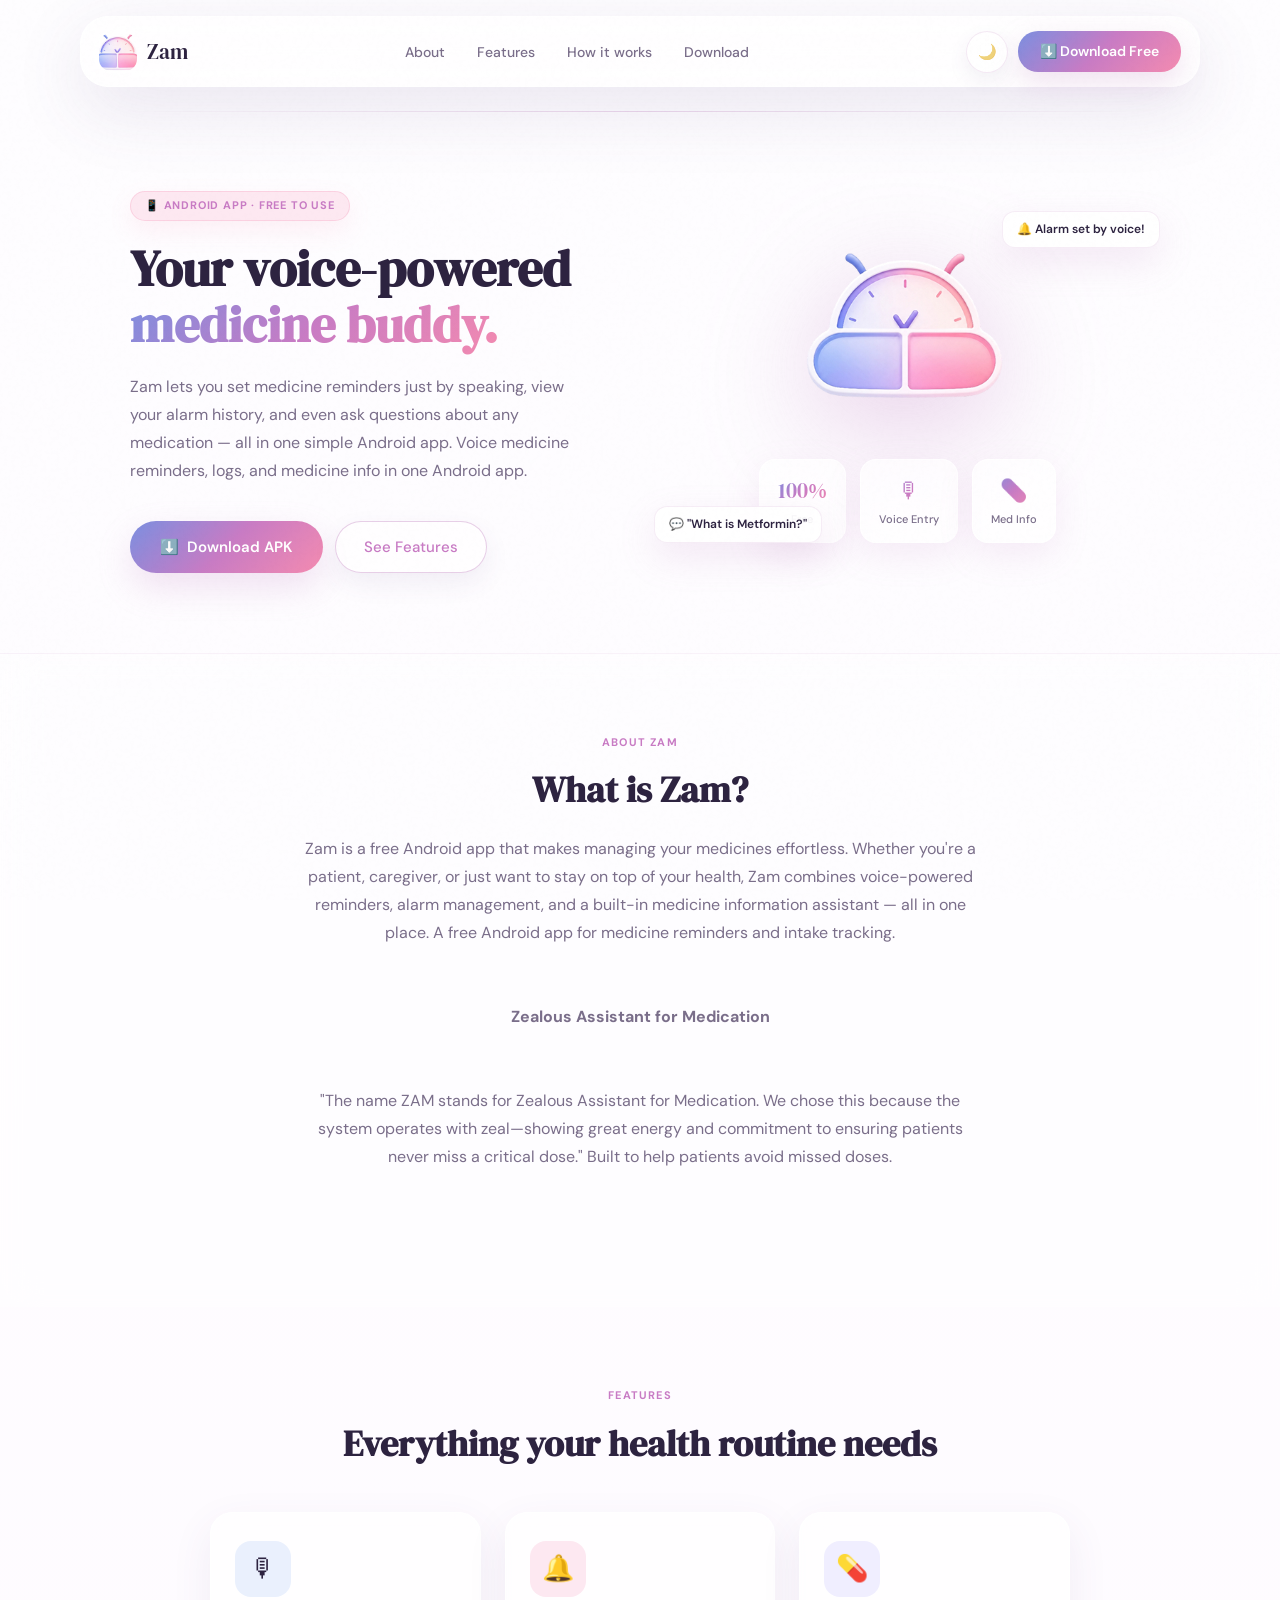
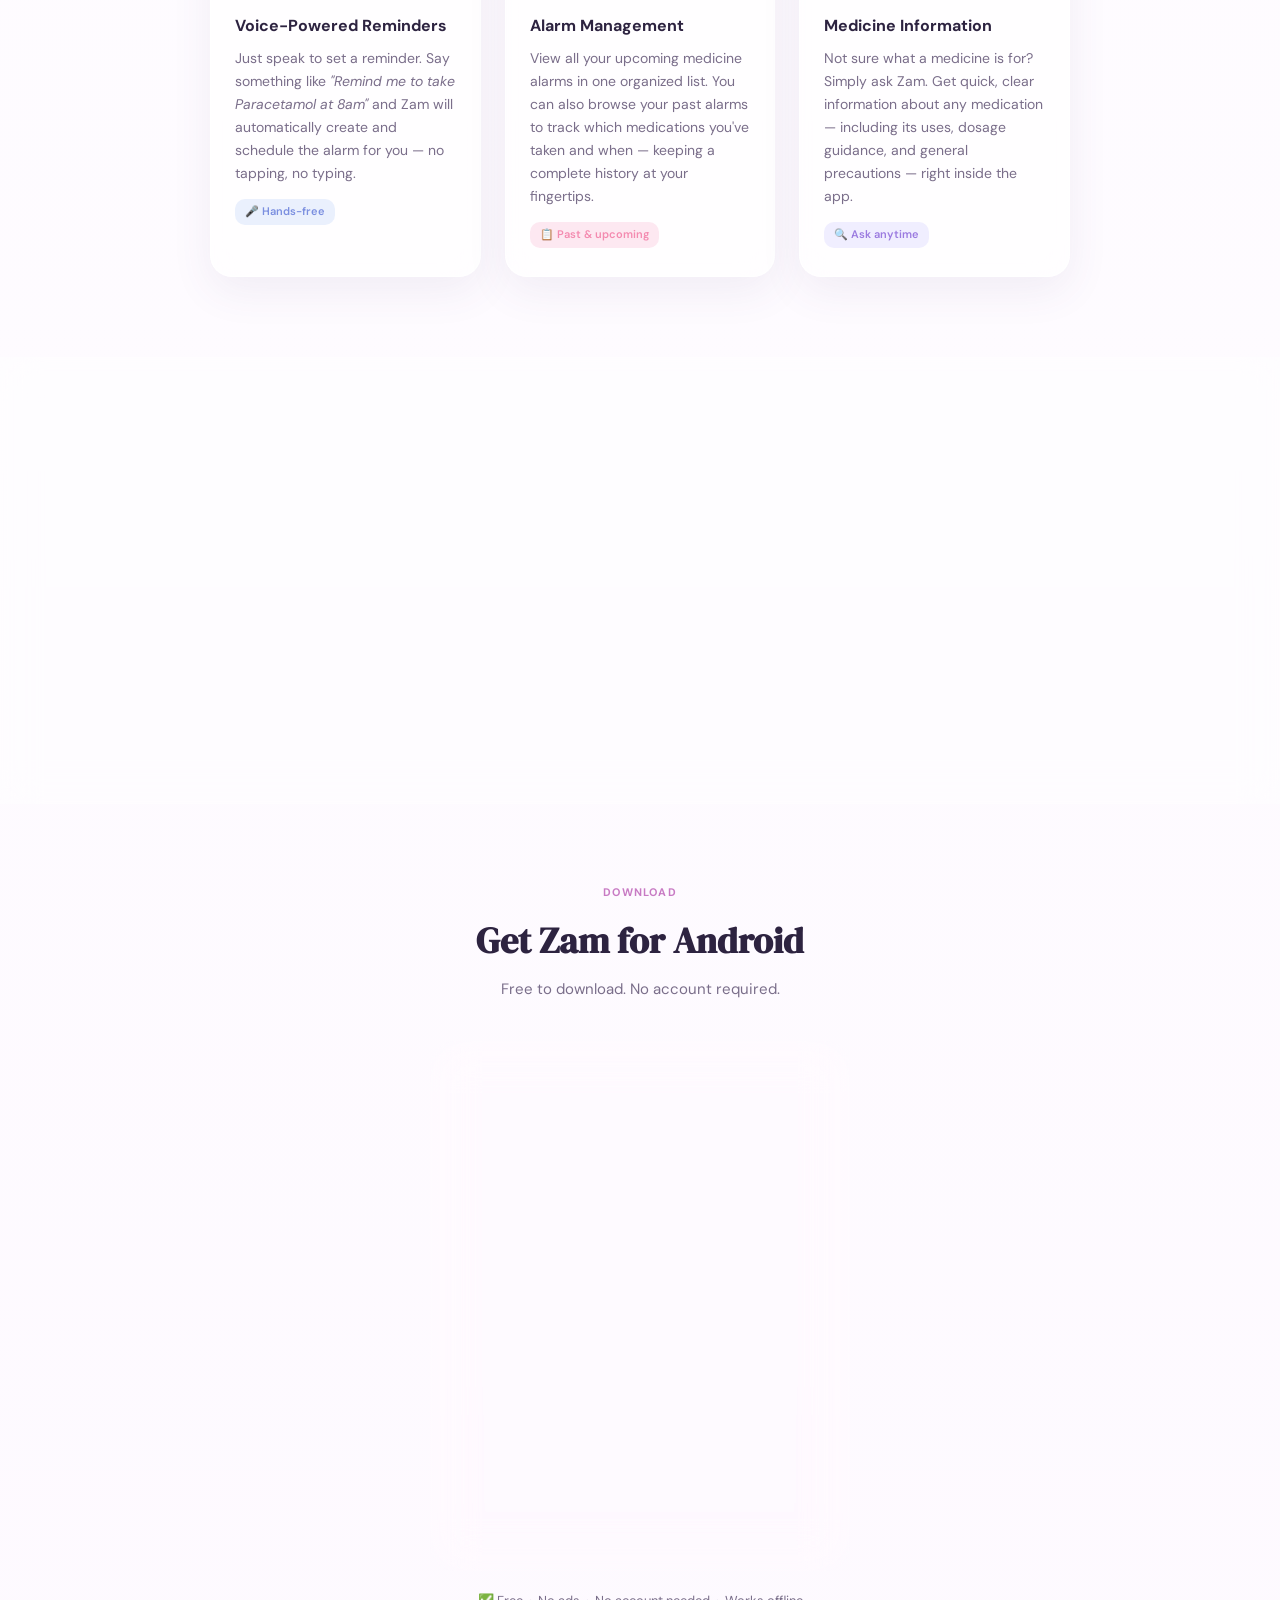
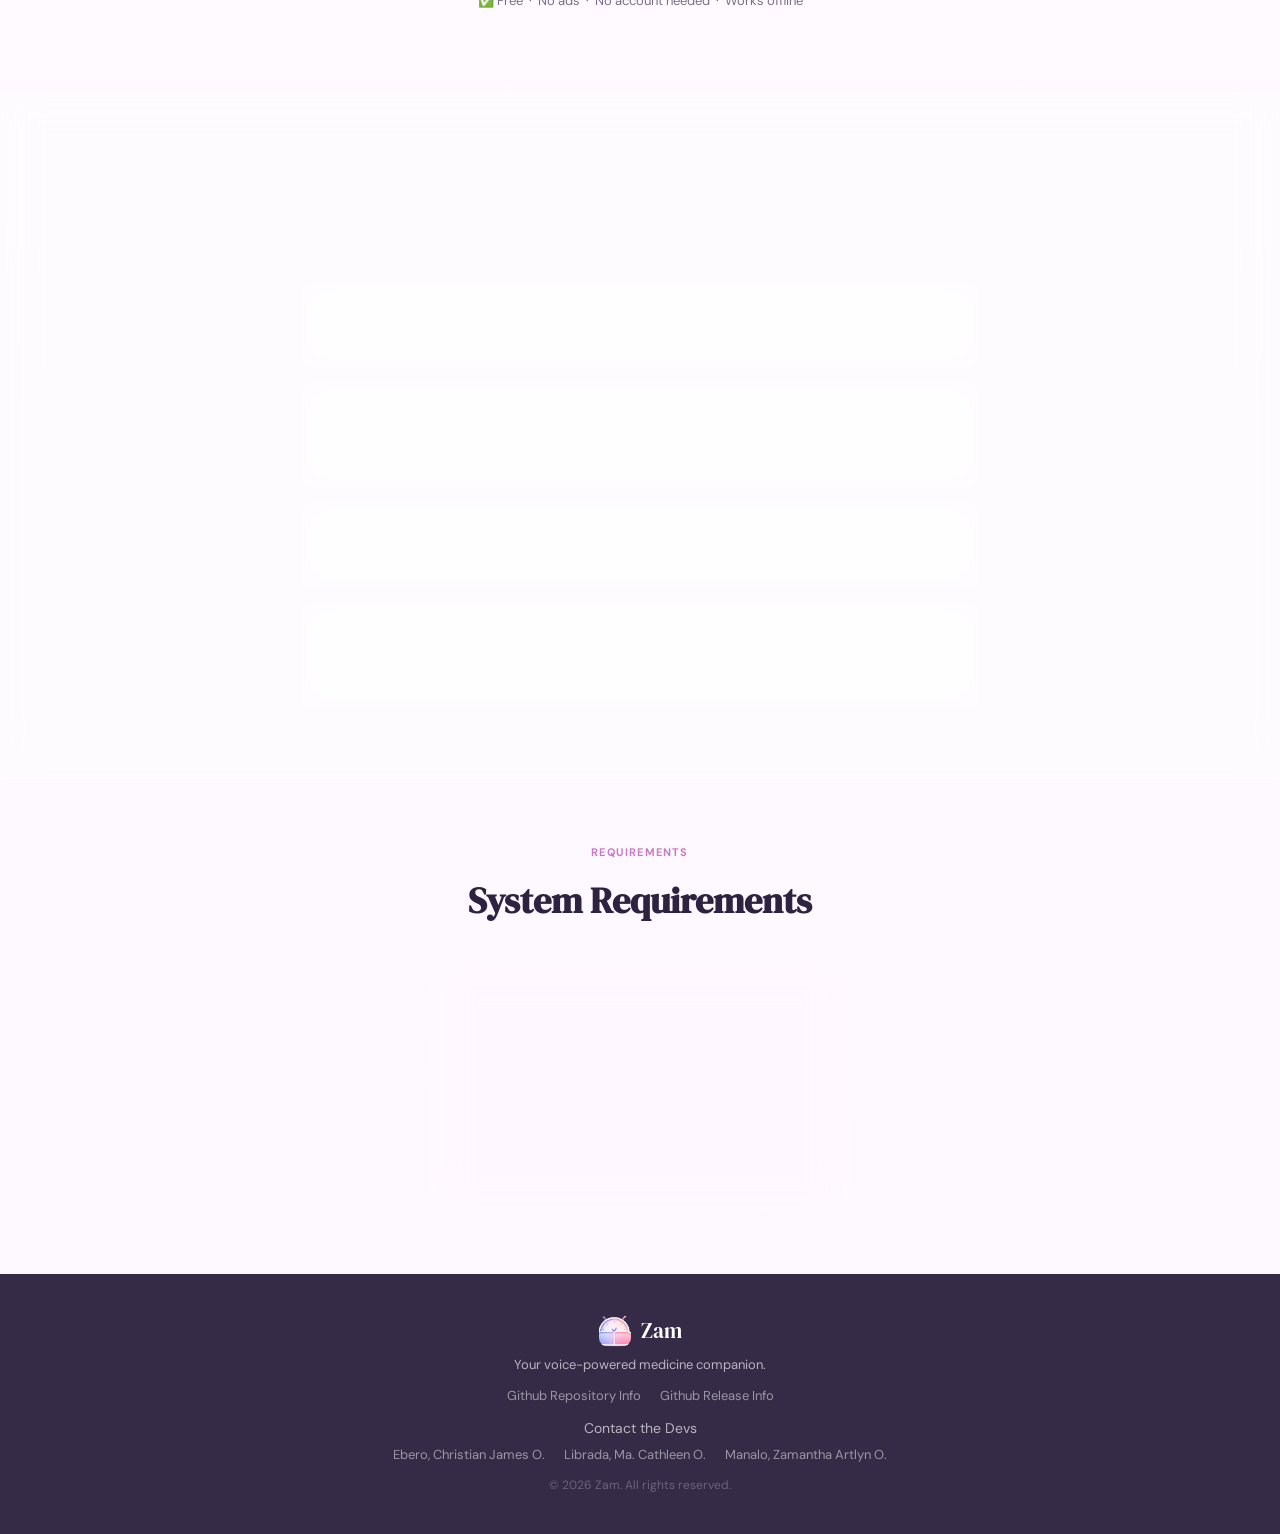
==== web/index.html @ 1d4307ff "feat: add catch errors if the user is not on an android device" ====
<!DOCTYPE html>
<html lang="en">

<head>
  <meta charset="UTF-8">
  <meta name="viewport" content="width=device-width, initial-scale=1.0">
  <meta name="keywords" content="AI, Zam, Medicine, Reminder, Voice Powered">
  <meta name="description" content="Z.A.M - Zealous Assistance for Medication. A free Android app for medicine reminders and intake tracking.">
  <meta name="robots" content="index, follow, max-image-preview:large, max-snippet:-1">
  <title>Zam</title>
  <link rel="icon" href="./icon.png" />
  <link rel="preconnect" href="https://fonts.googleapis.com">
  <link
    href="https://fonts.googleapis.com/css2?family=DM+Serif+Display:ital@0;1&family=DM+Sans:wght@300;400;500;600&display=swap"
    rel="stylesheet">
  <link rel="stylesheet" href="./style.css" type="text/css">
  <script type="module" src="./script.js" defer></script>
</head>

<body>

  <!-- NAV -->
  <nav>
    <a class="nav-logo" href="#">
      <img src="./icon.png" alt="Zam Logo">
      Zam
    </a>
    <ul class="nav-links">
      <li><a href="#about">About</a></li>
      <li><a href="#features">Features</a></li>
      <li><a href="#how">How it works</a></li>
      <li><a href="#download">Download</a></li>
    </ul>
    <div class="nav-actions">
      <button class="theme-toggle" type="button" aria-label="Switch to dark mode" aria-pressed="false"><span id="themeIcon">🌙</span></button>
      <!-- FIX: aria-label carries the text for screen readers; visible label set via JS on mobile -->
      <a class="btn-nav" href="#download" aria-label="Download Free">⬇️</a>
    </div>
  </nav>

  <!-- HERO -->
  <section class="hero">
    <div>
      <div class="hero-badge">📱 Android App · Free to use</div>
      <h1>Your voice-powered <span>medicine buddy.</span></h1>
      <p class="hero-desc">
        <span class="desktop-copy">Zam lets you set medicine reminders just by speaking, view your alarm history, and even ask questions
          about any medication — all in one simple Android app.</span>
        <span class="mobile-copy">Voice medicine reminders, logs, and medicine info in one Android app.</span>
      </p>
      <div class="hero-btns">
        <a class="btn-primary" href="#download">⬇️ &nbsp;Download APK</a>
        <a class="btn-outline" href="#features">See Features</a>
      </div>
    </div>
    <div class="hero-visual">
      <div class="hero-logo-wrap">
        <img class="hero-logo-img" src="./icon.png" alt="Zam App Icon">
        <div class="hero-stat-row">
          <div class="hero-stat">
            <div class="hero-stat-num">100%</div>
            <div class="hero-stat-label">Free</div>
          </div>
          <div class="hero-stat">
            <div class="hero-stat-num">🎙</div>
            <div class="hero-stat-label">Voice Entry</div>
          </div>
          <div class="hero-stat">
            <div class="hero-stat-num">💊</div>
            <div class="hero-stat-label">Med Info</div>
          </div>
        </div>
      </div>
      <div class="float-tag ft1">🔔 Alarm set by voice!</div>
      <div class="float-tag ft2">💬 "What is Metformin?"</div>
    </div>
  </section>

  <!-- ABOUT -->
  <section class="about" id="about">
    <div class="about-inner">
      <p class="section-label">About Zam</p>
      <h2>What is Zam?</h2>
      <p class="about-lead">
        <span class="desktop-copy">Zam is a free Android app that makes managing your medicines effortless. Whether you're a patient,
          caregiver, or just want to stay on top of your health, Zam combines voice-powered reminders, alarm
          management, and a built-in medicine information assistant — all in one place.</span>
        <span class="mobile-copy">A free Android app for medicine reminders and intake tracking.</span>
      </p>
      <p class="about-lead">
        <strong>Zealous Assistant for Medication</strong>
      </p>
      <p class="about-lead">
        <span class="desktop-copy">"The name ZAM stands for Zealous Assistant for Medication. We chose this because the system operates
          with zeal—showing great energy and commitment to ensuring patients never miss a critical dose."</span>
        <span class="mobile-copy">Built to help patients avoid missed doses.</span>
      </p>
    </div>
  </section>

  <!-- FEATURES -->
  <section class="features" id="features">
    <p class="section-label">Features</p>
    <h2>Everything your health routine needs</h2>
    <div class="feat-grid">

      <div class="feat-card">
        <div class="feat-icon fi-blue">🎙</div>
        <h3>Voice-Powered Reminders</h3>
        <p>
          Just speak to set a reminder. Say something like <em>"Remind me to take Paracetamol at 8am"</em> and Zam
          will automatically create and schedule the alarm for you — no tapping, no typing.
        </p>
        <span class="feat-tag">🎤 Hands-free</span>
      </div>

      <div class="feat-card">
        <div class="feat-icon fi-pink">🔔</div>
        <h3>Alarm Management</h3>
        <p>
          View all your upcoming medicine alarms in one organized list. You can also browse your past alarms to track
          which medications you've taken and when — keeping a complete history at your fingertips.
        </p>
        <span class="feat-tag" style="background:var(--soft-pink);color:var(--pink)">📋 Past & upcoming</span>
      </div>

      <div class="feat-card">
        <div class="feat-icon fi-purple">💊</div>
        <h3>Medicine Information</h3>
        <p>
          Not sure what a medicine is for? Simply ask Zam. Get quick, clear information about any medication —
          including its uses, dosage guidance, and general precautions — right inside the app.
        </p>
        <span class="feat-tag" style="background:#F0EEFF;color:#9B7BE0">🔍 Ask anytime</span>
      </div>

    </div>
  </section>

  <!-- HOW IT WORKS -->
  <section class="how" id="how">
    <div class="how-inner">
      <p class="section-label">Getting Started</p>
      <h2>How it works</h2>
      <div class="steps">
        <div class="step">
          <div class="step-num">1</div>
          <h3>Download & Install</h3>
          <p>Download the APK below and install it on your Android device in under a minute.</p>
        </div>
        <div class="step">
          <div class="step-num">2</div>
          <h3>Speak Your Reminder</h3>
          <p>Open Zam, tap the mic, and say your medicine name and time. The alarm is set instantly.</p>
        </div>
        <div class="step">
          <div class="step-num">3</div>
          <h3>Manage Your Alarms</h3>
          <p>View upcoming and past alarms anytime. Stay on top of your full medication schedule.</p>
        </div>
        <div class="step">
          <div class="step-num">4</div>
          <h3>Ask About Medicines</h3>
          <p>Have a question about a drug? Ask Zam and get clear, helpful information right away.</p>
        </div>
      </div>
    </div>
  </section>

  <!-- DOWNLOAD -->
  <section class="download" id="download">
    <div class="download-inner">
      <p class="section-label">Download</p>
      <h2>Get Zam for Android</h2>
      <p style="text-align:center;font-size:15px;color:var(--muted);margin-top:-0.5rem;">Free to download. No account required.</p>
      <div class="dl-center">
        <div class="dl-card">
          <div class="dl-badge" data-download-badge>Free Download</div>
          <div class="dl-icon" data-download-icon>📱</div>
          <div class="dl-title" data-download-title>Android</div>
          <div class="dl-sub" data-download-subtitle>Requires Android 12 or higher</div>
          <div class="dl-size">Version 1.0.0 &nbsp;·&nbsp; ~60 MB &nbsp;·&nbsp; APK file</div>
          <div class="dl-alert" data-download-alert hidden>
            <strong data-download-alert-title></strong>
            <span data-download-alert-text></span>
          </div>
          <a href="https://github.com/haxzxz/Medicine-Intake-Reminder-App/releases/download/Zam-Medicine-Intake-Reminder/zam.apk" class="btn-dl btn-dl-grad" data-download-button download>
            ⬇️ &nbsp;Download APK
          </a>
        </div>
      </div>
      <p class="dl-note">✅ Free &nbsp;·&nbsp; No ads &nbsp;·&nbsp; No account needed &nbsp;·&nbsp; Works offline</p>
    </div>
  </section>

  <!-- INSTALL GUIDE -->
  <section class="install">
    <div class="install-inner">
      <p class="section-label">Installation Guide</p>
      <h2>How to install the APK</h2>
      <div class="install-steps">
        <div class="install-step">
          <div class="is-num">1</div>
          <div class="is-text">
            <h4>Download the APK file</h4>
            <p>Tap <strong>Download APK</strong> above. The file will be saved to your phone's <code>Downloads</code> folder.</p>
          </div>
        </div>
        <div class="install-step">
          <div class="is-num">2</div>
          <div class="is-text">
            <h4>Allow installation from unknown sources</h4>
            <p>Go to <code>Settings → Security</code> (or <code>Privacy</code>) and enable <strong>Install unknown apps</strong> for your browser or file manager.</p>
          </div>
        </div>
        <div class="install-step">
          <div class="is-num">3</div>
          <div class="is-text">
            <h4>Open the APK file</h4>
            <p>Open your <code>Downloads</code> folder, tap <strong>app-release.apk</strong>, and follow the on-screen prompts to install.</p>
          </div>
        </div>
        <div class="install-step">
          <div class="is-num">4</div>
          <div class="is-text">
            <h4>Launch Zam</h4>
            <p>Once installed, open the app from your home screen and start managing your medicines with your voice!</p>
          </div>
        </div>
      </div>
    </div>
  </section>

  <!-- SYSTEM REQUIREMENTS -->
  <section class="sysreq">
    <p class="section-label">Requirements</p>
    <h2>System Requirements</h2>
    <div class="req-single">
      <h3>📱 Android</h3>
      <ul>
        <li>Android 12 or higher</li>
        <li>4 GB RAM minimum</li>
        <li>180 MB free storage</li>
        <li>Internet connection for voice & medicine info</li>
      </ul>
    </div>
  </section>

  <!-- FOOTER -->
  <footer>
    <div class="footer-logo">
      <img src="./icon.png" alt="Zam Logo">
      Zam
    </div>
    <p>Your voice-powered medicine companion.</p>
    <div class="footer-links">
      <a href="https://github.com/haxzxz/Medicine-Intake-Reminder-App">Github Repository Info</a>
      <a href="https://github.com/haxzxz/Medicine-Intake-Reminder-App/releases">Github Release Info</a>
    </div>
    <div class="footer-links">
      <p style="margin-top: 10px;margin-bottom: 6px;font-size:14px">Contact the Devs</p>
      <a href="https://www.facebook.com/xhristian.jamex">Ebero, Christian James O.</a>
      <a href="https://www.facebook.com/cathleenlibrda">Librada, Ma. Cathleen O.</a>
      <a href="https://www.facebook.com/zamanthaartlyn.manalo">Manalo, Zamantha Artlyn O.</a>
    </div>
    <p style="margin-top:10px;font-size:12px;opacity:.4;">© 2026 Zam. All rights reserved.</p>
  </footer>

</body>
</html>
---- web/style.css ----
* {
    margin: 0;
    padding: 0;
    box-sizing: border-box
}

:root {
    --pink: #F48BB0;
    --blue: #7B8FE0;
    --soft-pink: #FDE8F1;
    --soft-blue: #EAF0FD;
    --mid: #C87BC4;
    --text: #2D2340;
    --muted: #7A6E8A;
    --bg: #FDF8FF;
    --grad: linear-gradient(135deg, #7B8FE0 0%, #C87BC4 50%, #F48BB0 100%);
    --glass: rgba(255, 255, 255, .66);
    --glass-strong: rgba(255, 255, 255, .82);
    --glass-border: rgba(255, 255, 255, .72);
    --shadow-soft: 0 22px 70px rgba(92, 67, 128, .13);
    --ease-premium: cubic-bezier(.22, 1, .36, 1);
}

body[data-theme="dark"] {
    --soft-pink: rgba(244, 139, 176, .13);
    --soft-blue: rgba(123, 143, 224, .14);
    --text: #F8F2FF;
    --muted: #C8BBD8;
    --mid: #F2A4DE;
    --bg: #15111F;
    --glass: rgba(35, 28, 50, .64);
    --glass-strong: rgba(42, 34, 60, .82);
    --glass-border: rgba(255, 255, 255, .12);
    --shadow-soft: 0 24px 80px rgba(0, 0, 0, .32);
    background: linear-gradient(180deg, rgba(22, 17, 34, .94), rgba(36, 27, 52, .96));
}

html {
    scroll-behavior: smooth
}

body {
    font-family: 'DM Sans', sans-serif;
    background:
        linear-gradient(180deg, rgba(255, 255, 255, .72), rgba(253, 248, 255, .88)),
        var(--bg);
    color: var(--text);
    overflow-x: hidden;
    line-height: 1.6
}

body::before {
    content: '';
    position: fixed;
    inset: 0;
    pointer-events: none;
    z-index: 9999;
    opacity: .28;
    background-image: url("data:image/svg+xml,%3Csvg viewBox='0 0 256 256' xmlns='http://www.w3.org/2000/svg'%3E%3Cfilter id='n'%3E%3CfeTurbulence type='fractalNoise' baseFrequency='0.8' numOctaves='3' stitchTiles='stitch'/%3E%3C/filter%3E%3Crect width='100%25' height='100%25' filter='url(%23n)' opacity='0.035'/%3E%3C/svg%3E")
}

body[data-theme="dark"]::before {
    opacity: .22
}

/* NAV */
nav {
    display: flex;
    align-items: center;
    justify-content: space-between;
    width: min(1120px, calc(100% - 32px));
    margin: 16px auto 0;
    padding: .85rem 1.1rem;
    background: var(--glass);
    backdrop-filter: blur(22px) saturate(160%);
    -webkit-backdrop-filter: blur(22px) saturate(160%);
    border: 1px solid var(--glass-border);
    border-radius: 28px;
    position: sticky;
    top: 14px;
    z-index: 100;
    box-shadow: var(--shadow-soft);
    transition: background .35s var(--ease-premium), border-color .35s var(--ease-premium), box-shadow .35s var(--ease-premium)
}

.nav-logo {
    display: flex;
    align-items: center;
    gap: 10px;
    font-family: 'DM Serif Display', serif;
    font-size: 21px;
    color: var(--text);
    text-decoration: none
}

.nav-logo img {
    width: 38px;
    height: 38px;
    border-radius: 12px;
    object-fit: cover
}

.nav-actions {
    display: flex;
    align-items: center;
    gap: 10px
}

.nav-links {
    display: flex;
    gap: 2rem;
    list-style: none
}

.nav-links a {
    text-decoration: none;
    color: var(--muted);
    font-size: 14px;
    font-weight: 500;
    cursor: pointer;
    transition: color .25s var(--ease-premium)
}

.nav-links a:hover {
    color: var(--text)
}

.btn-nav {
    background: var(--grad);
    color: white;
    border: none;
    padding: 9px 22px;
    border-radius: 20px;
    font-size: 14px;
    font-weight: 600;
    cursor: pointer;
    font-family: 'DM Sans', sans-serif;
    transition: opacity .25s var(--ease-premium), transform .25s var(--ease-premium), box-shadow .25s var(--ease-premium);
    text-decoration: none;
    box-shadow: 0 10px 28px rgba(196, 136, 196, .25)
}

.btn-nav:hover {
    opacity: .9;
    transform: translateY(-2px);
    box-shadow: 0 16px 34px rgba(196, 136, 196, .3)
}

.theme-toggle {
    width: 42px;
    height: 42px;
    border: 1px solid rgba(196, 136, 196, .18);
    border-radius: 50%;
    background: rgba(255, 255, 255, .38);
    color: rgba(45, 35, 64, .72);
    cursor: pointer;
    display: grid;
    place-items: center;
    font-size: 15px;
    box-shadow: inset 0 1px 0 rgba(255, 255, 255, .44), 0 8px 20px rgba(92, 67, 128, .08);
    backdrop-filter: blur(18px) saturate(130%);
    -webkit-backdrop-filter: blur(18px) saturate(130%);
    transition: transform .35s var(--ease-premium), background .35s var(--ease-premium), border-color .35s var(--ease-premium), box-shadow .35s var(--ease-premium), color .35s var(--ease-premium)
}

.theme-toggle:hover {
    transform: translateY(-1px);
    background: rgba(255, 255, 255, .5);
    border-color: rgba(196, 136, 196, .24);
    box-shadow: inset 0 1px 0 rgba(255, 255, 255, .5), 0 12px 26px rgba(92, 67, 128, .11)
}

#themeIcon {
    display: inline-block;
    line-height: 1;
    transform-origin: center;
    filter: saturate(.78) brightness(.96);
    transition: transform .45s var(--ease-premium), opacity .35s var(--ease-premium), filter .35s var(--ease-premium)
}

.theme-toggle.spin #themeIcon {
    animation: iconSpin .45s var(--ease-premium);
}

@keyframes iconSpin {
    0% {
        opacity: 1;
        transform: rotate(0deg) scale(1);
    }

    40% {
        opacity: .68;
        transform: rotate(180deg) scale(.7);
    }

    100% {
        opacity: 1;
        transform: rotate(360deg) scale(1);
    }
}

/* HERO */
.hero {
    display: grid;
    grid-template-columns: 1fr 1fr;
    gap: 3rem;
    align-items: center;
    max-width: 1100px;
    margin: 0 auto;
    padding: 6.5rem 2.5rem 5rem;
    position: relative
}

.hero::before {
    content: '';
    position: absolute;
    inset: 24px 2rem auto 2rem;
    height: 1px;
    background: linear-gradient(90deg, transparent, rgba(196, 136, 196, .32), transparent);
    pointer-events: none
}

.hero-badge {
    display: inline-flex;
    align-items: center;
    gap: 6px;
    background: var(--soft-pink);
    border: 1px solid rgba(244, 139, 176, .25);
    box-shadow: 0 10px 24px rgba(244, 139, 176, .12);
    color: var(--mid);
    font-size: 11px;
    font-weight: 700;
    padding: 5px 14px;
    border-radius: 20px;
    margin-bottom: 1.25rem;
    letter-spacing: .8px;
    text-transform: uppercase;
    animation: fadeUp .7s .05s both
}

h1 {
    font-family: 'DM Serif Display', serif;
    font-size: 50px;
    line-height: 1.12;
    color: var(--text);
    margin-bottom: 1.25rem;
    animation: fadeUp .7s .12s both
}

h1 span {
    background: var(--grad);
    -webkit-background-clip: text;
    -webkit-text-fill-color: transparent;
    background-clip: text
}

.hero-desc {
    font-size: 16px;
    color: var(--muted);
    line-height: 1.75;
    margin-bottom: 2.25rem;
    max-width: 440px;
    animation: fadeUp .7s .2s both
}

.hero-btns {
    display: flex;
    gap: 12px;
    flex-wrap: wrap;
    animation: fadeUp .7s .28s both
}

.btn-primary {
    background: var(--grad);
    color: white;
    border: none;
    padding: 14px 30px;
    border-radius: 30px;
    font-size: 15px;
    font-weight: 600;
    cursor: pointer;
    font-family: 'DM Sans', sans-serif;
    display: flex;
    align-items: center;
    gap: 8px;
    transition: opacity .25s var(--ease-premium), transform .25s var(--ease-premium), box-shadow .25s var(--ease-premium);
    text-decoration: none;
    box-shadow: 0 14px 34px rgba(196, 136, 196, .24)
}

.btn-primary:hover {
    opacity: .9;
    transform: translateY(-3px);
    box-shadow: 0 20px 44px rgba(196, 136, 196, .3)
}

.btn-outline {
    background: var(--glass);
    backdrop-filter: blur(18px) saturate(150%);
    -webkit-backdrop-filter: blur(18px) saturate(150%);
    color: var(--mid);
    border: 1.5px solid rgba(196, 136, 196, .4);
    padding: 13px 28px;
    border-radius: 30px;
    font-size: 15px;
    font-weight: 500;
    font-family: 'DM Sans', sans-serif;
    display: flex;
    align-items: center;
    gap: 8px;
    cursor: pointer;
    transition: border-color .25s var(--ease-premium), transform .25s var(--ease-premium), box-shadow .25s var(--ease-premium);
    text-decoration: none;
    box-shadow: 0 10px 26px rgba(92, 67, 128, .08)
}

.btn-outline:hover {
    border-color: var(--pink);
    transform: translateY(-3px);
    box-shadow: 0 16px 36px rgba(92, 67, 128, .12)
}

/* HERO VISUAL */
.hero-visual {
    display: flex;
    justify-content: center;
    align-items: center;
    position: relative;
    padding: 20px
}

.hero-logo-wrap {
    display: flex;
    flex-direction: column;
    align-items: center;
    gap: 28px
}

.hero-logo-img {
    width: 210px;
    height: 210px;
    object-fit: contain;
    filter: drop-shadow(0 24px 55px rgba(196, 136, 196, .4));
    animation: floatLogo 5.5s ease-in-out infinite
}

.hero-stat-row {
    display: flex;
    gap: 14px
}

.hero-stat {
    background: var(--glass);
    backdrop-filter: blur(18px) saturate(150%);
    -webkit-backdrop-filter: blur(18px) saturate(150%);
    border-radius: 16px;
    padding: 13px 18px;
    text-align: center;
    border: 1px solid var(--glass-border);
    box-shadow: 0 12px 34px rgba(196, 136, 196, .15);
    transition: transform .3s var(--ease-premium), box-shadow .3s var(--ease-premium)
}

.hero-stat:hover {
    transform: translateY(-4px);
    box-shadow: 0 18px 40px rgba(196, 136, 196, .2)
}

.hero-stat-num {
    font-family: 'DM Serif Display', serif;
    font-size: 22px;
    background: var(--grad);
    -webkit-background-clip: text;
    -webkit-text-fill-color: transparent;
    background-clip: text
}

.hero-stat-label {
    font-size: 11px;
    color: var(--muted);
    margin-top: 3px;
    font-weight: 500
}

.float-tag {
    position: absolute;
    background: var(--glass-strong);
    backdrop-filter: blur(18px) saturate(150%);
    -webkit-backdrop-filter: blur(18px) saturate(150%);
    border-radius: 13px;
    padding: 8px 14px;
    box-shadow: 0 4px 20px rgba(196, 136, 196, .22);
    border: 1px solid rgba(196, 136, 196, .15);
    font-size: 12px;
    font-weight: 600;
    color: var(--text);
    display: flex;
    align-items: center;
    gap: 6px;
    white-space: nowrap;
    animation: ft 3s ease-in-out infinite;
    box-shadow: 0 14px 36px rgba(196, 136, 196, .18)
}

.ft1 {
    top: 10px;
    right: -10px;
    animation-delay: 0s
}

.ft2 {
    bottom: 20px;
    left: -10px;
    animation-delay: 1.5s
}

@keyframes ft {

    0%,
    100% {
        transform: translateY(0)
    }

    50% {
        transform: translateY(-8px)
    }
}

@keyframes floatLogo {

    0%,
    100% {
        transform: translateY(0)
    }

    50% {
        transform: translateY(-10px)
    }
}

/* SECTION SHARED */
.section-label {
    text-align: center;
    font-size: 11px;
    font-weight: 700;
    letter-spacing: 1.2px;
    text-transform: uppercase;
    color: var(--mid);
    margin-bottom: 10px
}

h2 {
    font-family: 'DM Serif Display', serif;
    font-size: 36px;
    text-align: center;
    color: var(--text);
    margin-bottom: 1rem
}

/* ABOUT */
.about {
    background: rgba(255, 255, 255, .42);
    backdrop-filter: blur(18px);
    -webkit-backdrop-filter: blur(18px);
    border-top: 1px solid rgba(196, 136, 196, .1);
    padding: 5rem 2.5rem
}

.about-inner {
    max-width: 940px;
    margin: 0 auto
}

.about-lead {
    text-align: center;
    font-size: 16px;
    color: var(--muted);
    line-height: 1.75;
    max-width: 680px;
    margin: 0 auto 3.5rem
}

/* FEATURES */
.features {
    padding: 5rem 2.5rem;
    max-width: 940px;
    margin: 0 auto
}

.feat-grid {
    display: grid;
    grid-template-columns: repeat(3, 1fr);
    gap: 1.5rem;
    margin-top: 2.5rem
}

.feat-card {
    background: var(--glass);
    backdrop-filter: blur(18px) saturate(150%);
    -webkit-backdrop-filter: blur(18px) saturate(150%);
    border-radius: 22px;
    padding: 28px 24px;
    border: 1px solid var(--glass-border);
    box-shadow: 0 14px 42px rgba(92, 67, 128, .08);
    transition: transform .32s var(--ease-premium), box-shadow .32s var(--ease-premium), background .32s var(--ease-premium)
}

.feat-card:hover {
    transform: translateY(-7px);
    background: var(--glass-strong);
    box-shadow: 0 24px 60px rgba(196, 136, 196, .18)
}

.feat-icon {
    width: 56px;
    height: 56px;
    border-radius: 16px;
    display: flex;
    align-items: center;
    justify-content: center;
    font-size: 26px;
    margin-bottom: 16px
}

.fi-blue {
    background: var(--soft-blue)
}

.fi-pink {
    background: var(--soft-pink)
}

.fi-purple {
    background: #F0EEFF
}

body[data-theme="dark"] .fi-purple {
    background: rgba(155, 123, 224, .18)
}

.feat-card h3 {
    font-size: 16px;
    font-weight: 700;
    color: var(--text);
    margin-bottom: 8px
}

.feat-card p {
    font-size: 14px;
    color: var(--muted);
    line-height: 1.65
}

.feat-tag {
    display: inline-flex;
    align-items: center;
    gap: 5px;
    margin-top: 14px;
    background: var(--soft-blue);
    color: var(--blue);
    font-size: 11px;
    font-weight: 600;
    padding: 4px 10px;
    border-radius: 10px
}

/* HOW IT WORKS */
.how {
    background: rgba(255, 255, 255, .42);
    backdrop-filter: blur(18px);
    -webkit-backdrop-filter: blur(18px);
    border-top: 1px solid rgba(196, 136, 196, .1);
    padding: 5rem 2.5rem
}

.how-inner {
    max-width: 940px;
    margin: 0 auto
}

.steps {
    display: flex;
    gap: 0;
    margin-top: 2.5rem;
    position: relative
}

.steps::before {
    content: '';
    position: absolute;
    top: 28px;
    left: 28px;
    right: 28px;
    height: 2px;
    background: var(--grad);
    z-index: 0
}

.step {
    flex: 1;
    display: flex;
    flex-direction: column;
    align-items: center;
    text-align: center;
    padding: 0 1rem;
    position: relative;
    z-index: 1
}

.step-num {
    width: 56px;
    height: 56px;
    border-radius: 50%;
    background: var(--grad);
    color: white;
    font-family: 'DM Serif Display', serif;
    font-size: 22px;
    display: flex;
    align-items: center;
    justify-content: center;
    margin-bottom: 14px;
    box-shadow: 0 4px 18px rgba(196, 136, 196, .35);
    transition: transform .3s var(--ease-premium), box-shadow .3s var(--ease-premium)
}

.step:hover .step-num {
    transform: translateY(-4px) scale(1.04);
    box-shadow: 0 12px 28px rgba(196, 136, 196, .36)
}

.step h3 {
    font-size: 14px;
    font-weight: 600;
    color: var(--text);
    margin-bottom: 6px
}

.step p {
    font-size: 13px;
    color: var(--muted);
    line-height: 1.6
}

/* DOWNLOAD */
.download {
    padding: 5rem 2.5rem
}

.download-inner {
    max-width: 940px;
    margin: 0 auto
}

.dl-center {
    display: flex;
    justify-content: center;
    margin-top: 2.5rem
}

.dl-card {
    background: var(--glass);
    backdrop-filter: blur(22px) saturate(150%);
    -webkit-backdrop-filter: blur(22px) saturate(150%);
    border-radius: 26px;
    padding: 44px 52px;
    text-align: center;
    border: 1px solid var(--glass-border);
    max-width: 420px;
    width: 100%;
    box-shadow: 0 24px 80px rgba(123, 143, 224, .17);
    transition: transform .32s var(--ease-premium), box-shadow .32s var(--ease-premium)
}

.dl-card:hover {
    transform: translateY(-6px);
    box-shadow: 0 34px 90px rgba(123, 143, 224, .22)
}

.dl-card.is-unsupported {
    box-shadow: 0 24px 80px rgba(244, 139, 176, .16)
}

.dl-badge {
    display: inline-block;
    background: var(--soft-blue);
    color: var(--blue);
    font-size: 12px;
    font-weight: 700;
    padding: 4px 14px;
    border-radius: 12px;
    margin-bottom: 16px
}

.dl-badge.is-warning {
    background: var(--soft-pink);
    color: var(--mid)
}

.dl-icon {
    font-size: 56px;
    margin-bottom: 14px
}

.dl-title {
    font-family: 'DM Serif Display', serif;
    font-size: 28px;
    color: var(--text);
    margin-bottom: 4px
}

.dl-sub {
    font-size: 14px;
    color: var(--muted);
    margin-bottom: 6px
}

.dl-size {
    font-size: 13px;
    color: rgba(122, 110, 138, .5);
    margin-bottom: 28px
}

.dl-alert {
    text-align: center;
    background: rgba(253, 232, 241, .68);
    border: 1px solid rgba(244, 139, 176, .22);
    border-radius: 18px;
    color: var(--muted);
    font-size: 13px;
    line-height: 1.55;
    margin: 0 0 18px;
    padding: 13px 15px
}

.dl-alert strong,
.dl-alert span {
    display: block
}

.dl-alert strong {
    color: var(--text);
    font-size: 14px;
    margin-bottom: 3px
}

.btn-dl {
    width: 100%;
    padding: 15px;
    border-radius: 16px;
    font-size: 16px;
    font-weight: 700;
    cursor: pointer;
    font-family: 'DM Sans', sans-serif;
    border: none;
    display: flex;
    align-items: center;
    justify-content: center;
    gap: 9px;
    transition: opacity .2s, transform .15s;
    text-decoration: none
}

.btn-dl-grad {
    background: var(--grad);
    color: white;
    box-shadow: 0 6px 22px rgba(196, 136, 196, .32)
}

.btn-dl-subtle {
    background: rgba(255, 255, 255, .5);
    border: 1px solid rgba(196, 136, 196, .22);
    color: var(--mid);
    box-shadow: 0 8px 24px rgba(92, 67, 128, .08)
}

.btn-dl:hover {
    opacity: .9;
    transform: translateY(-2px)
}

.dl-note {
    text-align: center;
    font-size: 13px;
    color: var(--muted);
    margin-top: 20px
}

/* INSTALL GUIDE */
.install {
    background: rgba(255, 255, 255, .42);
    backdrop-filter: blur(18px);
    -webkit-backdrop-filter: blur(18px);
    border-top: 1px solid rgba(196, 136, 196, .1);
    padding: 4.5rem 2.5rem
}

.install-inner {
    max-width: 680px;
    margin: 0 auto
}

.install-steps {
    display: flex;
    flex-direction: column;
    gap: 14px;
    margin-top: 2rem
}

.install-step {
    display: flex;
    align-items: flex-start;
    gap: 16px;
    background: var(--glass);
    backdrop-filter: blur(18px) saturate(150%);
    -webkit-backdrop-filter: blur(18px) saturate(150%);
    border-radius: 16px;
    padding: 18px 20px;
    border: 1px solid var(--glass-border);
    box-shadow: 0 12px 32px rgba(92, 67, 128, .08);
    transition: transform .3s var(--ease-premium), box-shadow .3s var(--ease-premium)
}

.install-step:hover {
    transform: translateY(-4px);
    box-shadow: 0 20px 46px rgba(92, 67, 128, .13)
}

.is-num {
    width: 36px;
    height: 36px;
    border-radius: 50%;
    background: var(--grad);
    color: white;
    font-weight: 700;
    font-size: 15px;
    display: flex;
    align-items: center;
    justify-content: center;
    flex-shrink: 0
}

.is-text h4 {
    font-size: 14px;
    font-weight: 600;
    color: var(--text);
    margin-bottom: 4px
}

.is-text p {
    font-size: 13px;
    color: var(--muted);
    line-height: 1.6
}

.is-text code {
    background: var(--soft-blue);
    color: var(--blue);
    font-size: 12px;
    padding: 2px 7px;
    border-radius: 6px;
    font-family: monospace
}

/* SYSTEM REQUIREMENTS */
.sysreq {
    padding: 4rem 2.5rem;
    max-width: 940px;
    margin: 0 auto
}

.req-single {
    background: var(--glass);
    backdrop-filter: blur(18px) saturate(150%);
    -webkit-backdrop-filter: blur(18px) saturate(150%);
    border-radius: 20px;
    padding: 30px 36px;
    max-width: 420px;
    margin: 2rem auto 0;
    border: 1px solid var(--glass-border);
    box-shadow: var(--shadow-soft)
}

.req-single h3 {
    font-size: 15px;
    font-weight: 700;
    color: var(--text);
    margin-bottom: 14px;
    display: flex;
    align-items: center;
    gap: 8px
}

.req-single ul {
    list-style: none
}

.req-single ul li {
    font-size: 14px;
    color: var(--muted);
    padding: 7px 0;
    border-bottom: 1px solid rgba(196, 136, 196, .1);
    display: flex;
    align-items: center;
    gap: 8px
}

.req-single ul li:last-child {
    border-bottom: none
}

.req-single ul li::before {
    content: '·';
    color: var(--pink);
    font-size: 20px;
    line-height: 1
}

/* FOOTER */
footer {
    background: rgba(45, 35, 64, .96);
    color: rgba(255, 255, 255, .65);
    padding: 2.5rem 2rem;
    text-align: center;
    font-size: 13px
}

.footer-logo {
    display: flex;
    align-items: center;
    justify-content: center;
    gap: 10px;
    font-family: 'DM Serif Display', serif;
    font-size: 21px;
    color: white;
    margin-bottom: 8px
}

.footer-logo img {
    width: 32px;
    height: 32px;
    border-radius: 9px;
    object-fit: cover
}

footer a {
    color: rgba(255, 255, 255, .5);
    text-decoration: none;
    margin: 0 8px
}

footer a:hover {
    color: white
}

.footer-links {
    margin: 10px 0
}

/* ─── DARK MODE OVERRIDES ─── */

body[data-theme="dark"] .about,
body[data-theme="dark"] .how,
body[data-theme="dark"] .install {
    background: rgba(22, 17, 34, .38)
}

body[data-theme="dark"] .btn-outline,
body[data-theme="dark"] .theme-toggle {
    background: rgba(255, 255, 255, .07);
    border-color: rgba(255, 255, 255, .11);
    color: rgba(248, 242, 255, .78);
    box-shadow: inset 0 1px 0 rgba(255, 255, 255, .08), 0 10px 24px rgba(0, 0, 0, .18)
}

body[data-theme="dark"] .theme-toggle:hover {
    background: rgba(255, 255, 255, .1);
    border-color: rgba(255, 255, 255, .16);
    box-shadow: inset 0 1px 0 rgba(255, 255, 255, .1), 0 14px 28px rgba(0, 0, 0, .22)
}

body[data-theme="dark"] .dl-alert {
    background: rgba(244, 139, 176, .11);
    border-color: rgba(244, 139, 176, .22)
}

body[data-theme="dark"] .btn-dl-subtle {
    background: rgba(255, 255, 255, .07);
    border-color: rgba(255, 255, 255, .12);
    color: #F2A4DE;
    box-shadow: 0 10px 28px rgba(0, 0, 0, .16)
}

body[data-theme="dark"] footer {
    background: rgba(12, 9, 18, .96)
}

/* FIX: How It Works steps — white background in dark mode */
body[data-theme="dark"] .step {
    background: var(--glass);
    border-color: rgba(255, 255, 255, .1)
}

/* FIX: Install steps text color consistency in dark mode */
body[data-theme="dark"] .is-text code {
    background: rgba(123, 143, 224, .2);
    color: #A8B8F0
}

@keyframes fadeUp {
    from {
        opacity: 0;
        transform: translateY(24px)
    }

    to {
        opacity: 1;
        transform: translateY(0)
    }
}

.reveal {
    opacity: 0;
    transform: translateY(30px);
    transition: opacity .75s var(--ease-premium), transform .75s var(--ease-premium)
}

.reveal.visible {
    opacity: 1;
    transform: translateY(0)
}

@media (prefers-reduced-motion: reduce) {

    *,
    *::before,
    *::after {
        animation-duration: .001ms !important;
        animation-iteration-count: 1 !important;
        scroll-behavior: auto !important;
        transition-duration: .001ms !important
    }

    .reveal {
        opacity: 1;
        transform: none
    }
}

/* ─── RESPONSIVE ─── */
@media(max-width:768px) {
    nav {
        width: min(100% - 20px, 1120px);
        margin-top: 10px;
        padding: .65rem .75rem;
        top: 10px
    }

    .nav-logo {
        font-size: 18px
    }

    .nav-logo img {
        width: 34px;
        height: 34px
    }

    /* FIX: btn-nav mobile — use aria-label instead of CSS content trick */
    .btn-nav {
        padding: 0;
        font-size: 18px;
        width: 42px;
        height: 42px;
        border-radius: 50%;
        display: grid;
        place-items: center
    }

    .theme-toggle {
        width: 42px;
        height: 42px
    }

    .hero {
        grid-template-columns: 1fr;
        gap: 1.25rem;
        padding: 2.25rem 1rem 2rem;
        text-align: center
    }

    .hero-desc {
        max-width: 100%;
        font-size: 14px;
        line-height: 1.55;
        margin-bottom: 1.35rem
    }

    .desktop-copy {
        display: none
    }

    .mobile-copy {
        display: inline
    }

    .hero-btns {
        justify-content: center;
        gap: 10px
    }

    .btn-primary,
    .btn-outline {
        min-height: 46px;
        padding: 12px 18px;
        font-size: 14px
    }

    .hero-visual {
        margin-top: .5rem;
        padding: 0
    }

    .hero-logo-img {
        width: 128px;
        border-radius: 30px
    }

    .hero-stat-row {
        gap: 8px;
        flex-wrap: wrap;
        justify-content: center
    }

    .hero-stat {
        width: 82px;
        padding: 11px 10px;
        border-radius: 18px
    }

    .hero-stat-num {
        font-size: 18px
    }

    .hero-stat-label {
        font-size: 10px
    }

    .float-tag {
        display: none
    }

    h1 {
        font-size: 34px
    }

    h2 {
        font-size: 28px;
        line-height: 1.15
    }

    .hero-badge {
        font-size: 10px;
        margin-bottom: .85rem
    }

    .nav-links {
        display: none
    }

    .about,
    .features,
    .how,
    .download,
    .install,
    .sysreq {
        padding: 3rem 1rem
    }

    .about-lead {
        font-size: 14px;
        line-height: 1.6;
        margin-top: 1rem
    }

    .feat-grid {
        grid-template-columns: 1fr;
        gap: 12px;
        margin-top: 1.5rem
    }

    .feat-card {
        display: grid;
        grid-template-columns: 52px 1fr;
        gap: 4px 12px;
        align-items: center;
        padding: 16px;
        border-radius: 18px
    }

    .feat-icon {
        grid-row: span 2;
        width: 48px;
        height: 48px;
        font-size: 22px;
        margin-bottom: 0
    }

    .feat-card h3 {
        margin: 0;
        font-size: 16px
    }

    .feat-card p {
        display: none
    }

    .feat-tag {
        width: fit-content;
        max-width: 100%;
        font-size: 11px;
        white-space: normal;
        margin-top: 0
    }

    /* FIX: steps — mobile layout now uses glass bg, inherits dark mode correctly */
    .steps {
        flex-direction: column;
        gap: 12px;
        margin-top: 1.5rem
    }

    .steps::before {
        display: none
    }

    .step {
        display: grid;
        grid-template-columns: 44px 1fr;
        text-align: left;
        gap: 4px 12px;
        align-items: center;
        background: var(--glass);
        border: 1px solid var(--glass-border);
        border-radius: 18px;
        padding: 14px
    }

    .step-num {
        grid-row: span 2;
        width: 42px;
        height: 42px;
        margin: 0;
        font-size: 16px
    }

    .step h3 {
        margin: 0;
        font-size: 15px
    }

    .step p {
        display: none
    }

    .dl-card {
        padding: 26px 18px;
        border-radius: 24px
    }

    .dl-icon {
        width: 70px;
        height: 70px;
        display: grid;
        place-items: center;
        margin-left: auto;
        margin-right: auto;
        font-size: 34px;
        margin-bottom: 14px
    }

    .dl-title {
        font-size: 24px
    }

    .dl-sub,
    .dl-size {
        font-size: 13px
    }

    .btn-dl {
        width: 100%;
        justify-content: center;
        padding: 14px 18px
    }

    .dl-alert {
        font-size: 12px;
        padding: 12px 13px
    }

    /* FIX: dl-note — removed hacky font-size:0 pseudo-content trick */
    .dl-note {
        font-size: 12px
    }

    .install-steps {
        gap: 12px
    }

    .install-step {
        padding: 14px;
        border-radius: 18px
    }

    .is-num {
        width: 34px;
        height: 34px;
        font-size: 14px
    }

    .is-text h4 {
        font-size: 15px
    }

    .is-text p {
        display: none
    }

    .req-single {
        padding: 20px
    }

    .req-single ul {
        display: grid;
        gap: 8px;
        padding-left: 0;
        list-style: none;
        text-align: center
    }

    footer {
        padding: 2.5rem 1rem
    }
}

@media(max-width:380px) {
    h1 {
        font-size: 30px
    }

    h2 {
        font-size: 25px
    }

    .hero-badge {
        padding: 5px 10px;
        letter-spacing: .4px
    }

    .btn-primary,
    .btn-outline {
        width: 100%;
        justify-content: center
    }

    .hero-stat {
        width: 78px;
        padding: 10px 8px
    }

    .feat-card {
        grid-template-columns: 44px 1fr;
        padding: 14px
    }

    .feat-icon {
        width: 42px;
        height: 42px;
        font-size: 20px
    }

    .step,
    .install-step {
        gap: 4px 10px
    }

    .dl-card {
        padding: 24px 14px
    }
}
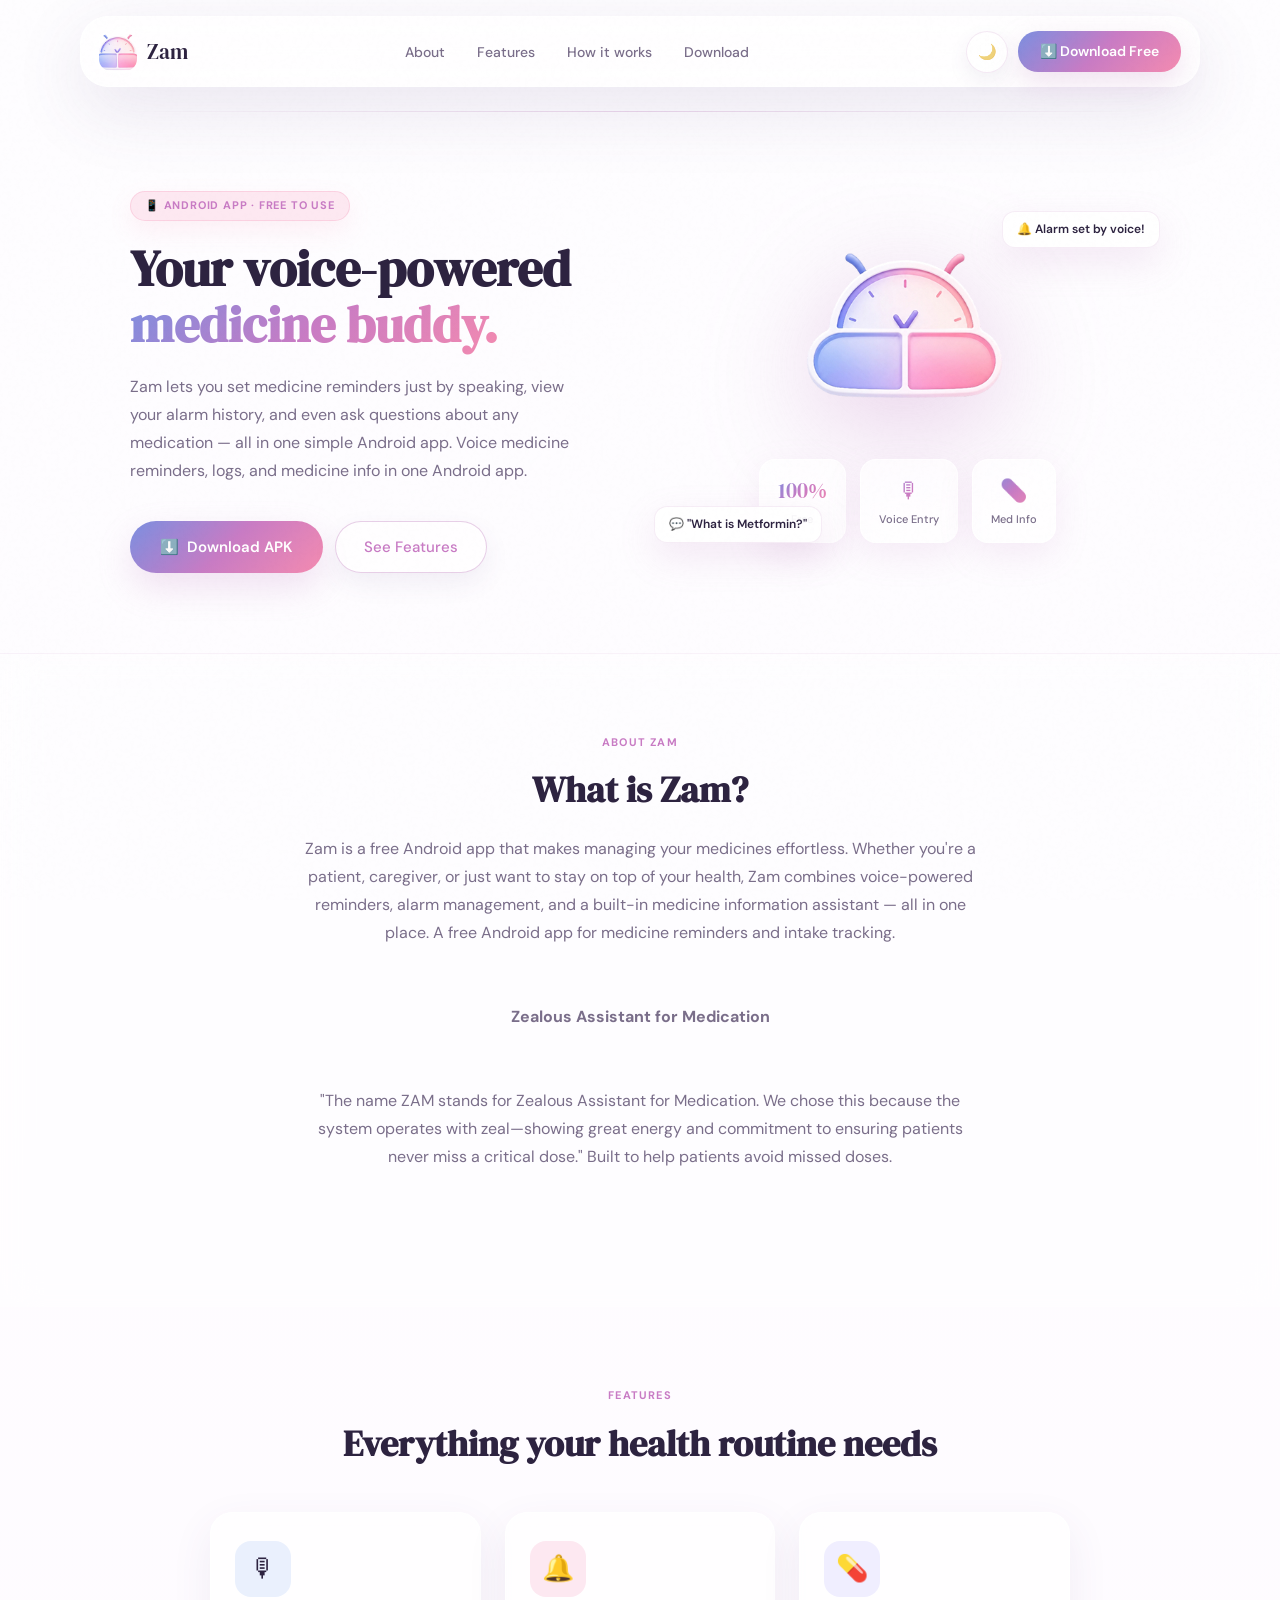
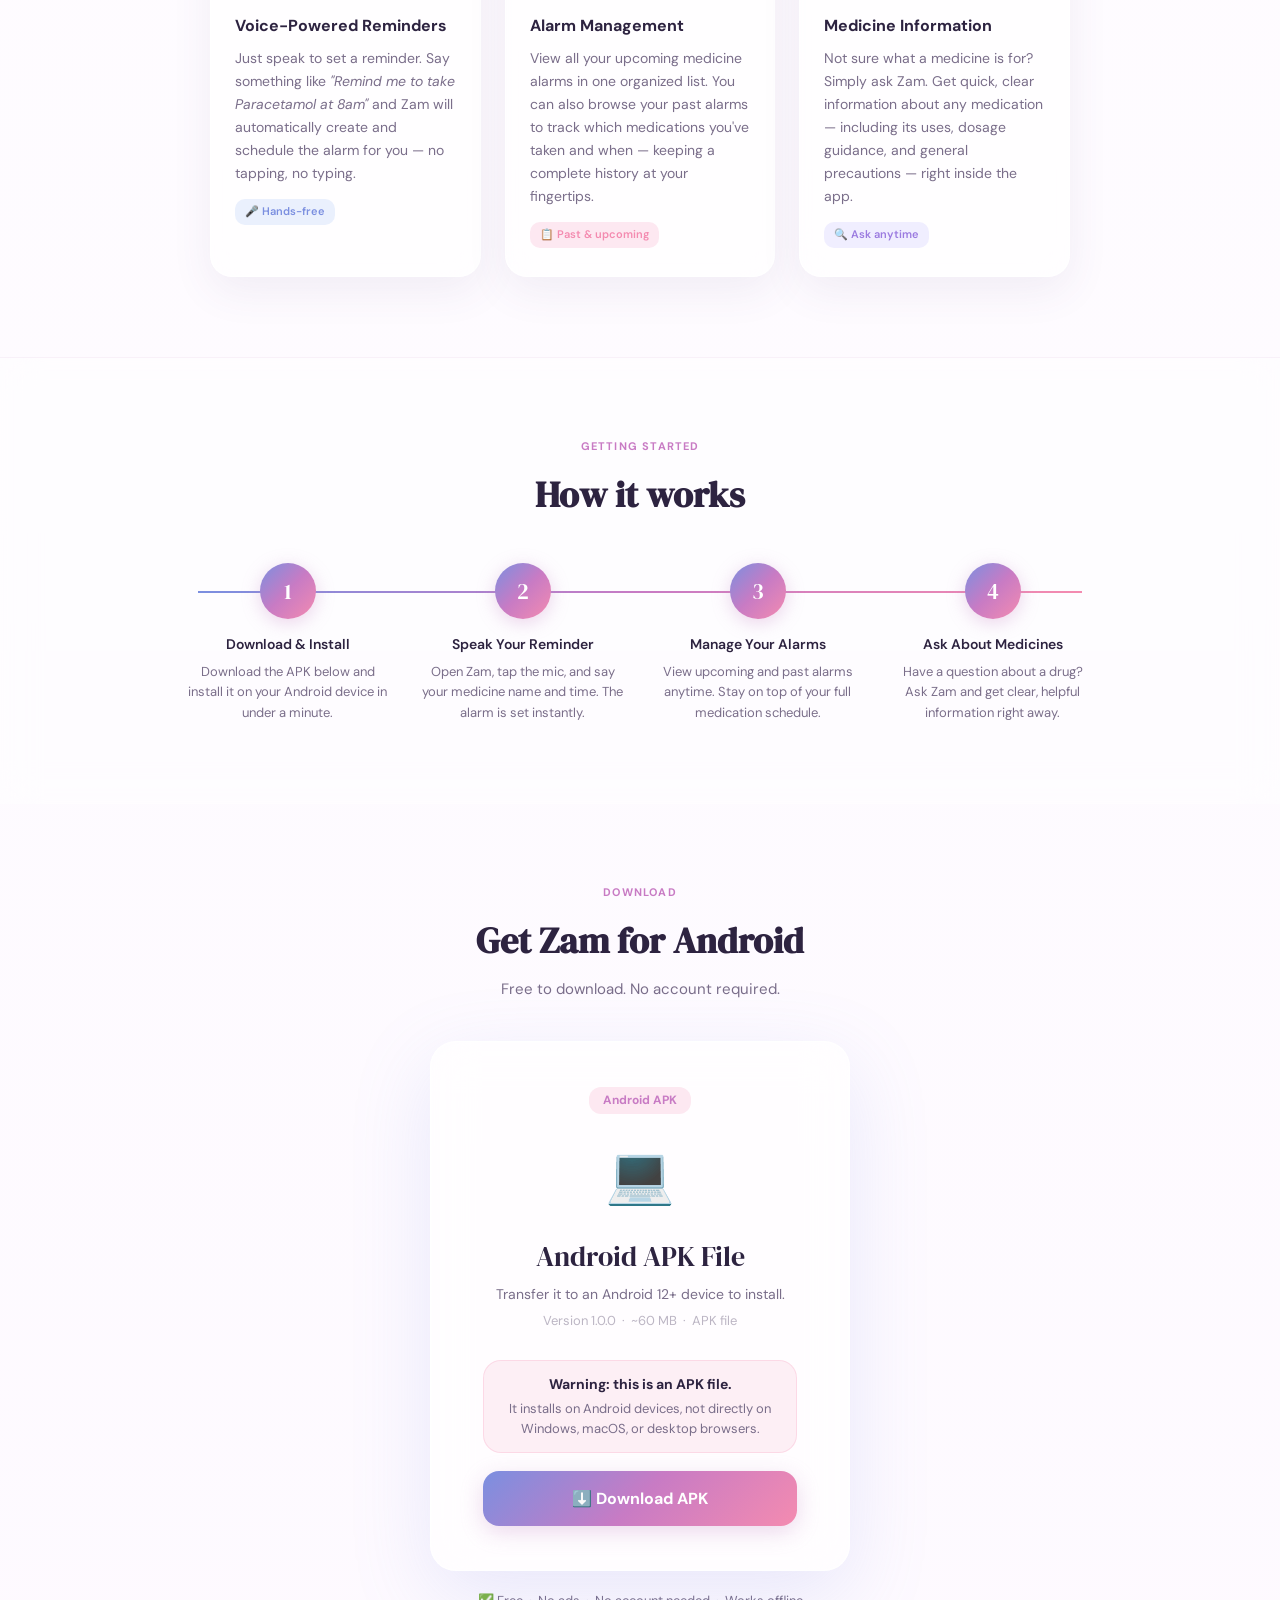
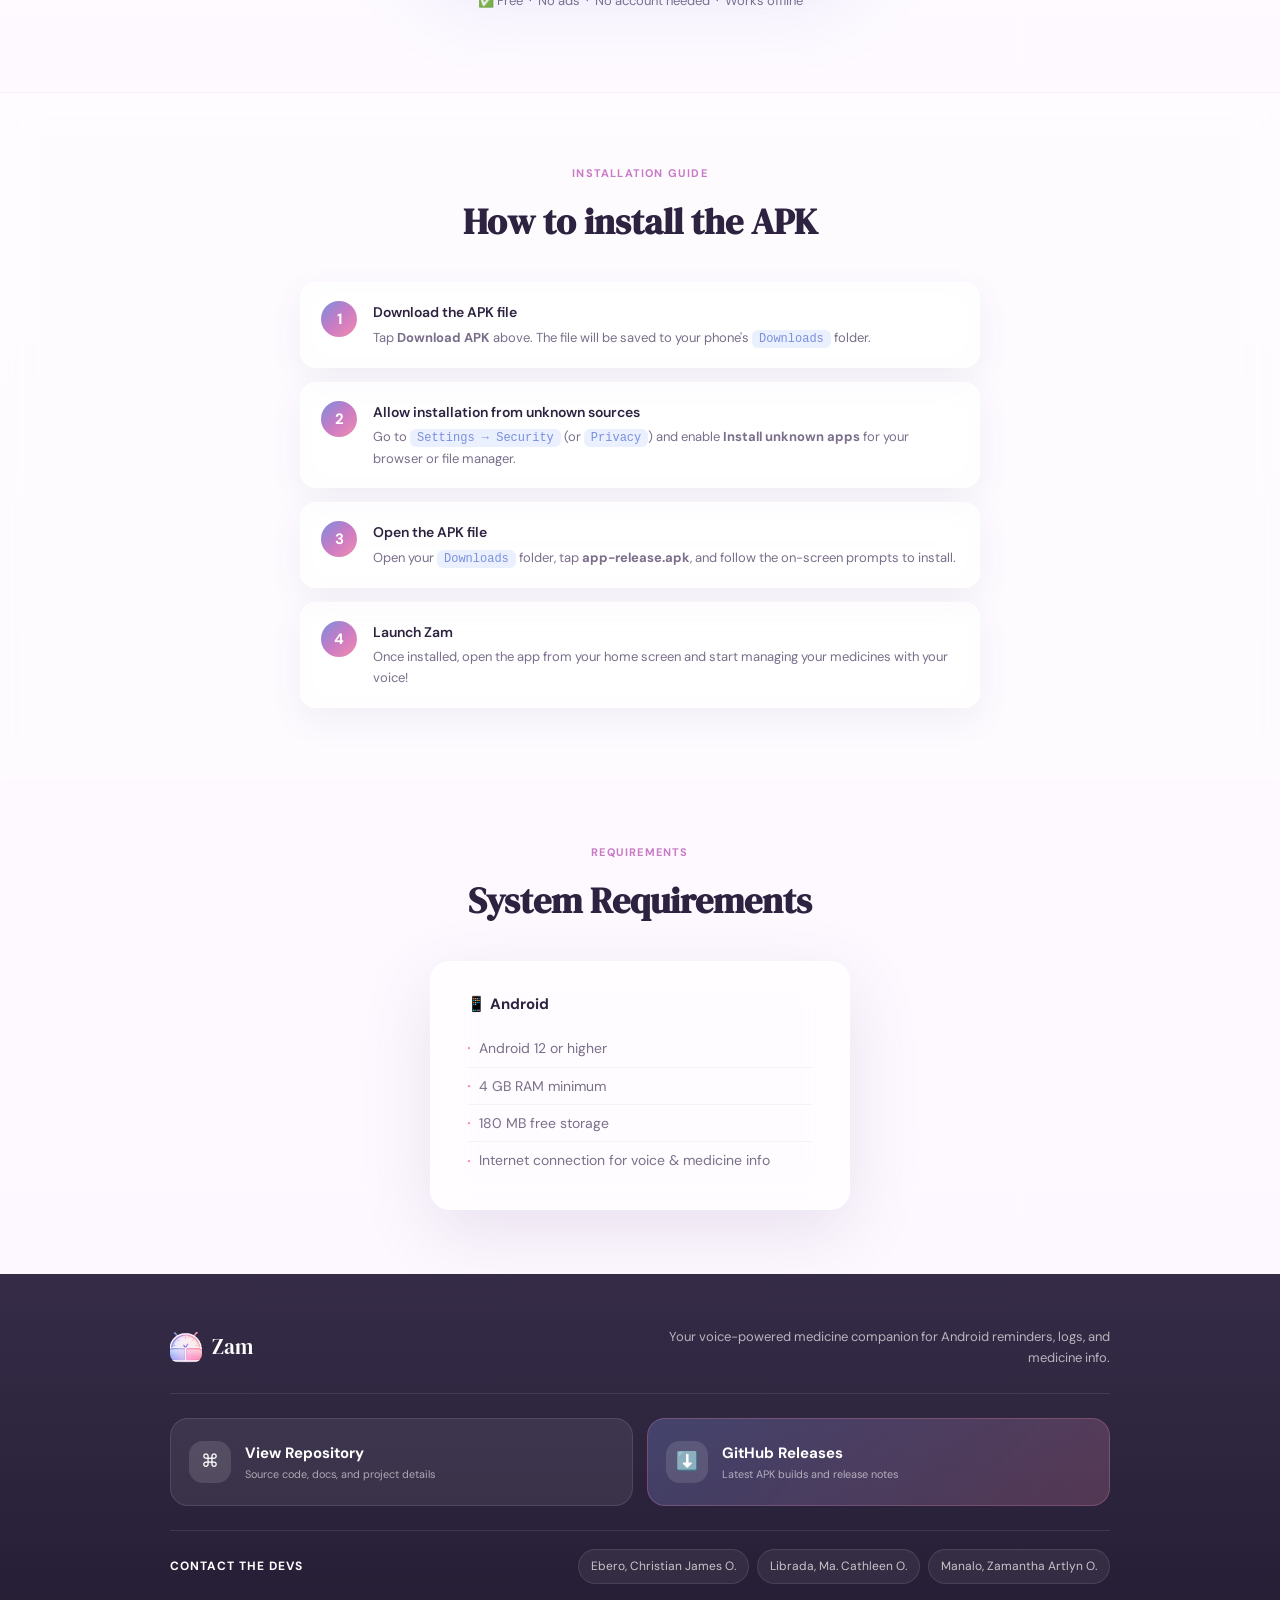
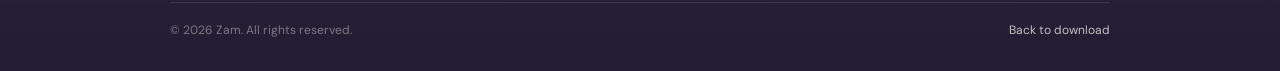
==== commit fe43aada: "refactor: greatly improves footer section" ====
--- a/web/index.html
+++ b/web/index.html
@@ -248,22 +248,46 @@
 
   <!-- FOOTER -->
   <footer>
-    <div class="footer-logo">
-      <img src="./icon.png" alt="Zam Logo">
-      Zam
-    </div>
-    <p>Your voice-powered medicine companion.</p>
-    <div class="footer-links">
-      <a href="https://github.com/haxzxz/Medicine-Intake-Reminder-App">Github Repository Info</a>
-      <a href="https://github.com/haxzxz/Medicine-Intake-Reminder-App/releases">Github Release Info</a>
-    </div>
-    <div class="footer-links">
-      <p style="margin-top: 10px;margin-bottom: 6px;font-size:14px">Contact the Devs</p>
-      <a href="https://www.facebook.com/xhristian.jamex">Ebero, Christian James O.</a>
-      <a href="https://www.facebook.com/cathleenlibrda">Librada, Ma. Cathleen O.</a>
-      <a href="https://www.facebook.com/zamanthaartlyn.manalo">Manalo, Zamantha Artlyn O.</a>
-    </div>
-    <p style="margin-top:10px;font-size:12px;opacity:.4;">© 2026 Zam. All rights reserved.</p>
+    <div class="footer-inner">
+      <div class="footer-brand">
+        <div class="footer-logo">
+          <img src="./icon.png" alt="Zam Logo">
+          Zam
+        </div>
+        <p>Your voice-powered medicine companion for Android reminders, logs, and medicine info.</p>
+      </div>
+
+      <div class="footer-actions" aria-label="Project links">
+        <a class="footer-action" href="https://github.com/haxzxz/Medicine-Intake-Reminder-App">
+          <span class="footer-action-icon">⌘</span>
+          <span>
+            <strong>View Repository</strong>
+            <small>Source code, docs, and project details</small>
+          </span>
+        </a>
+        <a class="footer-action footer-action-primary" href="https://github.com/haxzxz/Medicine-Intake-Reminder-App/releases">
+          <span class="footer-action-icon">⬇️</span>
+          <span>
+            <strong>GitHub Releases</strong>
+            <small>Latest APK builds and release notes</small>
+          </span>
+        </a>
+      </div>
+
+      <div class="footer-contact">
+        <p class="footer-heading">Contact the Devs</p>
+        <div class="footer-devs">
+          <a href="https://www.facebook.com/xhristian.jamex">Ebero, Christian James O.</a>
+          <a href="https://www.facebook.com/cathleenlibrda">Librada, Ma. Cathleen O.</a>
+          <a href="https://www.facebook.com/zamanthaartlyn.manalo">Manalo, Zamantha Artlyn O.</a>
+        </div>
+      </div>
+
+      <div class="footer-bottom">
+        <span>© 2026 Zam. All rights reserved.</span>
+        <a href="#download">Back to download</a>
+      </div>
+    </div>
   </footer>
 
 </body>
--- a/web/style.css
+++ b/web/style.css
@@ -917,22 +917,35 @@
 
 /* FOOTER */
 footer {
-    background: rgba(45, 35, 64, .96);
+    background:
+        linear-gradient(180deg, rgba(45, 35, 64, .96), rgba(31, 23, 46, .98));
     color: rgba(255, 255, 255, .65);
-    padding: 2.5rem 2rem;
-    text-align: center;
+    padding: 3.25rem 2rem 2rem;
     font-size: 13px
 }
 
+.footer-inner {
+    max-width: 940px;
+    margin: 0 auto
+}
+
+.footer-brand {
+    display: flex;
+    align-items: center;
+    justify-content: space-between;
+    gap: 24px;
+    padding-bottom: 24px;
+    border-bottom: 1px solid rgba(255, 255, 255, .1)
+}
+
 .footer-logo {
     display: flex;
     align-items: center;
-    justify-content: center;
     gap: 10px;
     font-family: 'DM Serif Display', serif;
     font-size: 21px;
     color: white;
-    margin-bottom: 8px
+    flex-shrink: 0
 }
 
 .footer-logo img {
@@ -942,18 +955,129 @@
     object-fit: cover
 }
 
+.footer-brand p {
+    max-width: 460px;
+    text-align: right;
+    line-height: 1.65
+}
+
 footer a {
-    color: rgba(255, 255, 255, .5);
+    color: rgba(255, 255, 255, .72);
     text-decoration: none;
-    margin: 0 8px
+    transition: color .25s var(--ease-premium), border-color .25s var(--ease-premium), transform .25s var(--ease-premium), background .25s var(--ease-premium)
 }
 
 footer a:hover {
     color: white
 }
 
-.footer-links {
-    margin: 10px 0
+.footer-actions {
+    display: grid;
+    grid-template-columns: repeat(2, minmax(0, 1fr));
+    gap: 14px;
+    margin: 24px 0
+}
+
+.footer-action {
+    display: flex;
+    align-items: center;
+    gap: 14px;
+    min-height: 88px;
+    padding: 16px 18px;
+    border-radius: 18px;
+    background: rgba(255, 255, 255, .07);
+    border: 1px solid rgba(255, 255, 255, .11)
+}
+
+.footer-action:hover {
+    transform: translateY(-3px);
+    background: rgba(255, 255, 255, .1);
+    border-color: rgba(244, 139, 176, .34)
+}
+
+.footer-action-primary {
+    background: linear-gradient(135deg, rgba(123, 143, 224, .28), rgba(244, 139, 176, .2));
+    border-color: rgba(244, 139, 176, .25)
+}
+
+.footer-action-icon {
+    width: 42px;
+    height: 42px;
+    border-radius: 14px;
+    display: grid;
+    place-items: center;
+    flex-shrink: 0;
+    color: white;
+    background: rgba(255, 255, 255, .12);
+    font-size: 18px
+}
+
+.footer-action strong,
+.footer-action small {
+    display: block
+}
+
+.footer-action strong {
+    color: white;
+    font-size: 15px;
+    margin-bottom: 2px
+}
+
+.footer-action small {
+    color: rgba(255, 255, 255, .58);
+    line-height: 1.45
+}
+
+.footer-contact {
+    display: flex;
+    align-items: center;
+    justify-content: space-between;
+    gap: 20px;
+    padding: 18px 0;
+    border-top: 1px solid rgba(255, 255, 255, .1);
+    border-bottom: 1px solid rgba(255, 255, 255, .1)
+}
+
+.footer-heading {
+    color: white;
+    font-size: 12px;
+    font-weight: 700;
+    letter-spacing: 1px;
+    text-transform: uppercase;
+    white-space: nowrap
+}
+
+.footer-devs {
+    display: flex;
+    justify-content: flex-end;
+    flex-wrap: wrap;
+    gap: 8px
+}
+
+.footer-devs a {
+    display: inline-flex;
+    align-items: center;
+    min-height: 34px;
+    padding: 7px 12px;
+    border-radius: 999px;
+    background: rgba(255, 255, 255, .06);
+    border: 1px solid rgba(255, 255, 255, .1);
+    font-size: 12px
+}
+
+.footer-devs a:hover {
+    background: rgba(255, 255, 255, .1);
+    border-color: rgba(123, 143, 224, .36)
+}
+
+.footer-bottom {
+    display: flex;
+    align-items: center;
+    justify-content: space-between;
+    gap: 14px;
+    margin-top: 18px;
+    color: rgba(255, 255, 255, .4);
+    font-size: 12px
 }
 
 /* ─── DARK MODE OVERRIDES ─── */
@@ -991,7 +1115,8 @@
 }
 
 body[data-theme="dark"] footer {
-    background: rgba(12, 9, 18, .96)
+    background:
+        linear-gradient(180deg, rgba(18, 13, 28, .98), rgba(12, 9, 18, .98))
 }
 
 /* FIX: How It Works steps — white background in dark mode */
@@ -1338,7 +1463,43 @@
     }
 
     footer {
-        padding: 2.5rem 1rem
+        padding: 2.5rem 1rem 1.6rem
+    }
+
+    .footer-brand,
+    .footer-contact,
+    .footer-bottom {
+        flex-direction: column;
+        align-items: flex-start
+    }
+
+    .footer-brand {
+        gap: 12px
+    }
+
+    .footer-brand p {
+        text-align: left;
+        max-width: 100%
+    }
+
+    .footer-actions {
+        grid-template-columns: 1fr;
+        gap: 10px;
+        margin: 18px 0
+    }
+
+    .footer-action {
+        min-height: 78px;
+        padding: 14px
+    }
+
+    .footer-devs {
+        justify-content: flex-start
+    }
+
+    .footer-devs a {
+        width: 100%;
+        justify-content: center
     }
 }
 
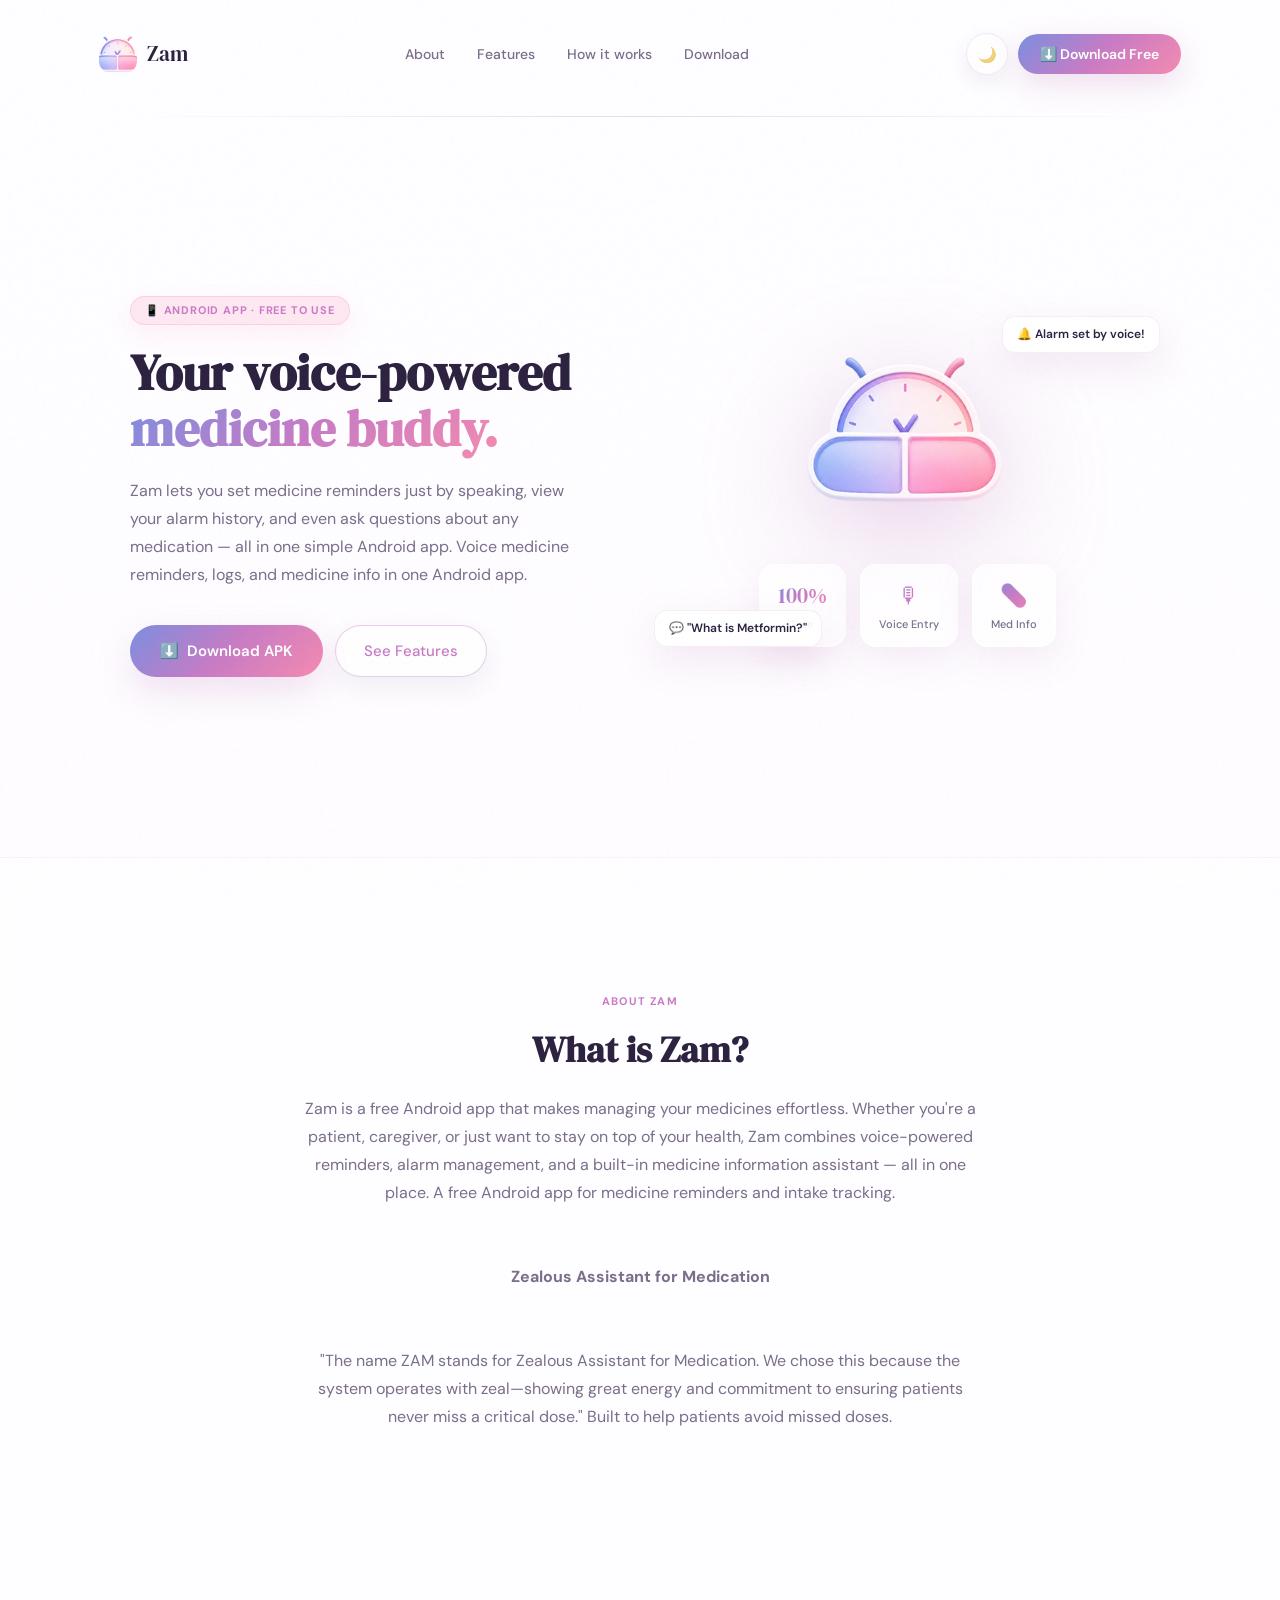
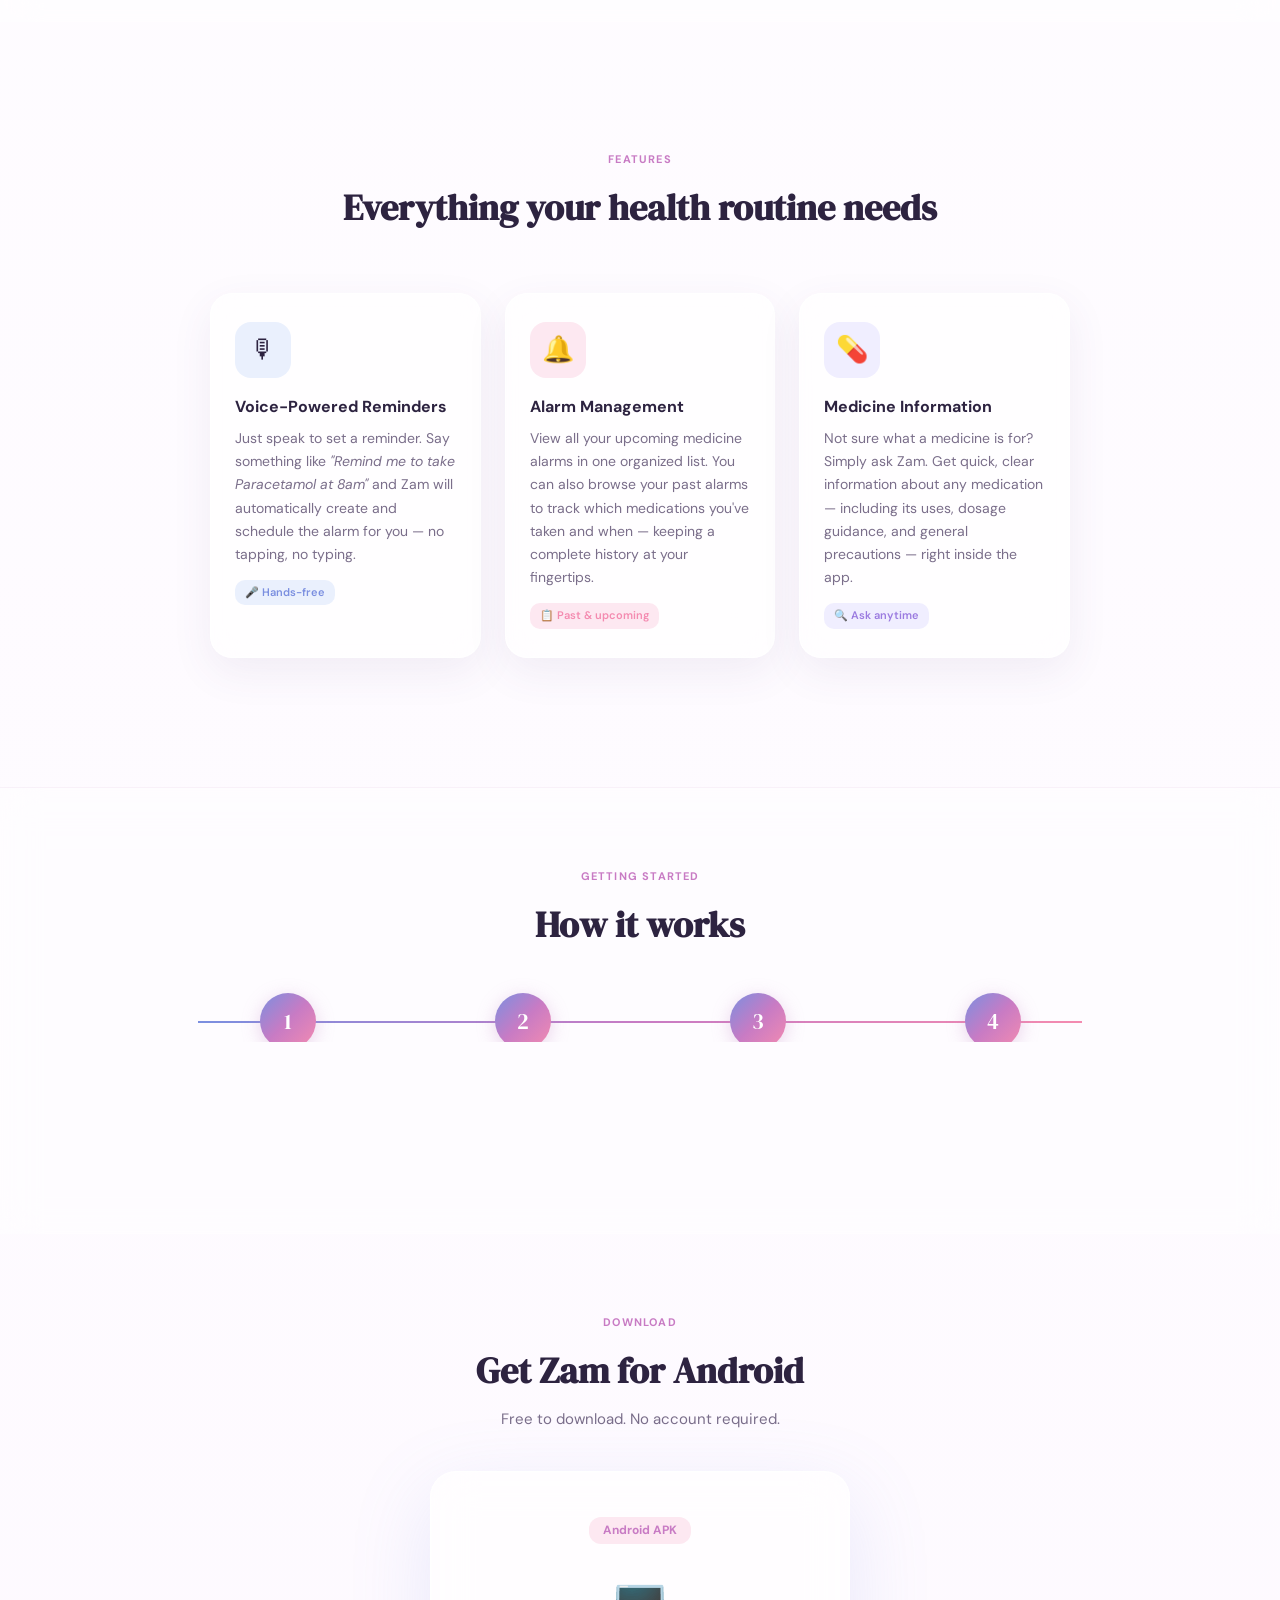
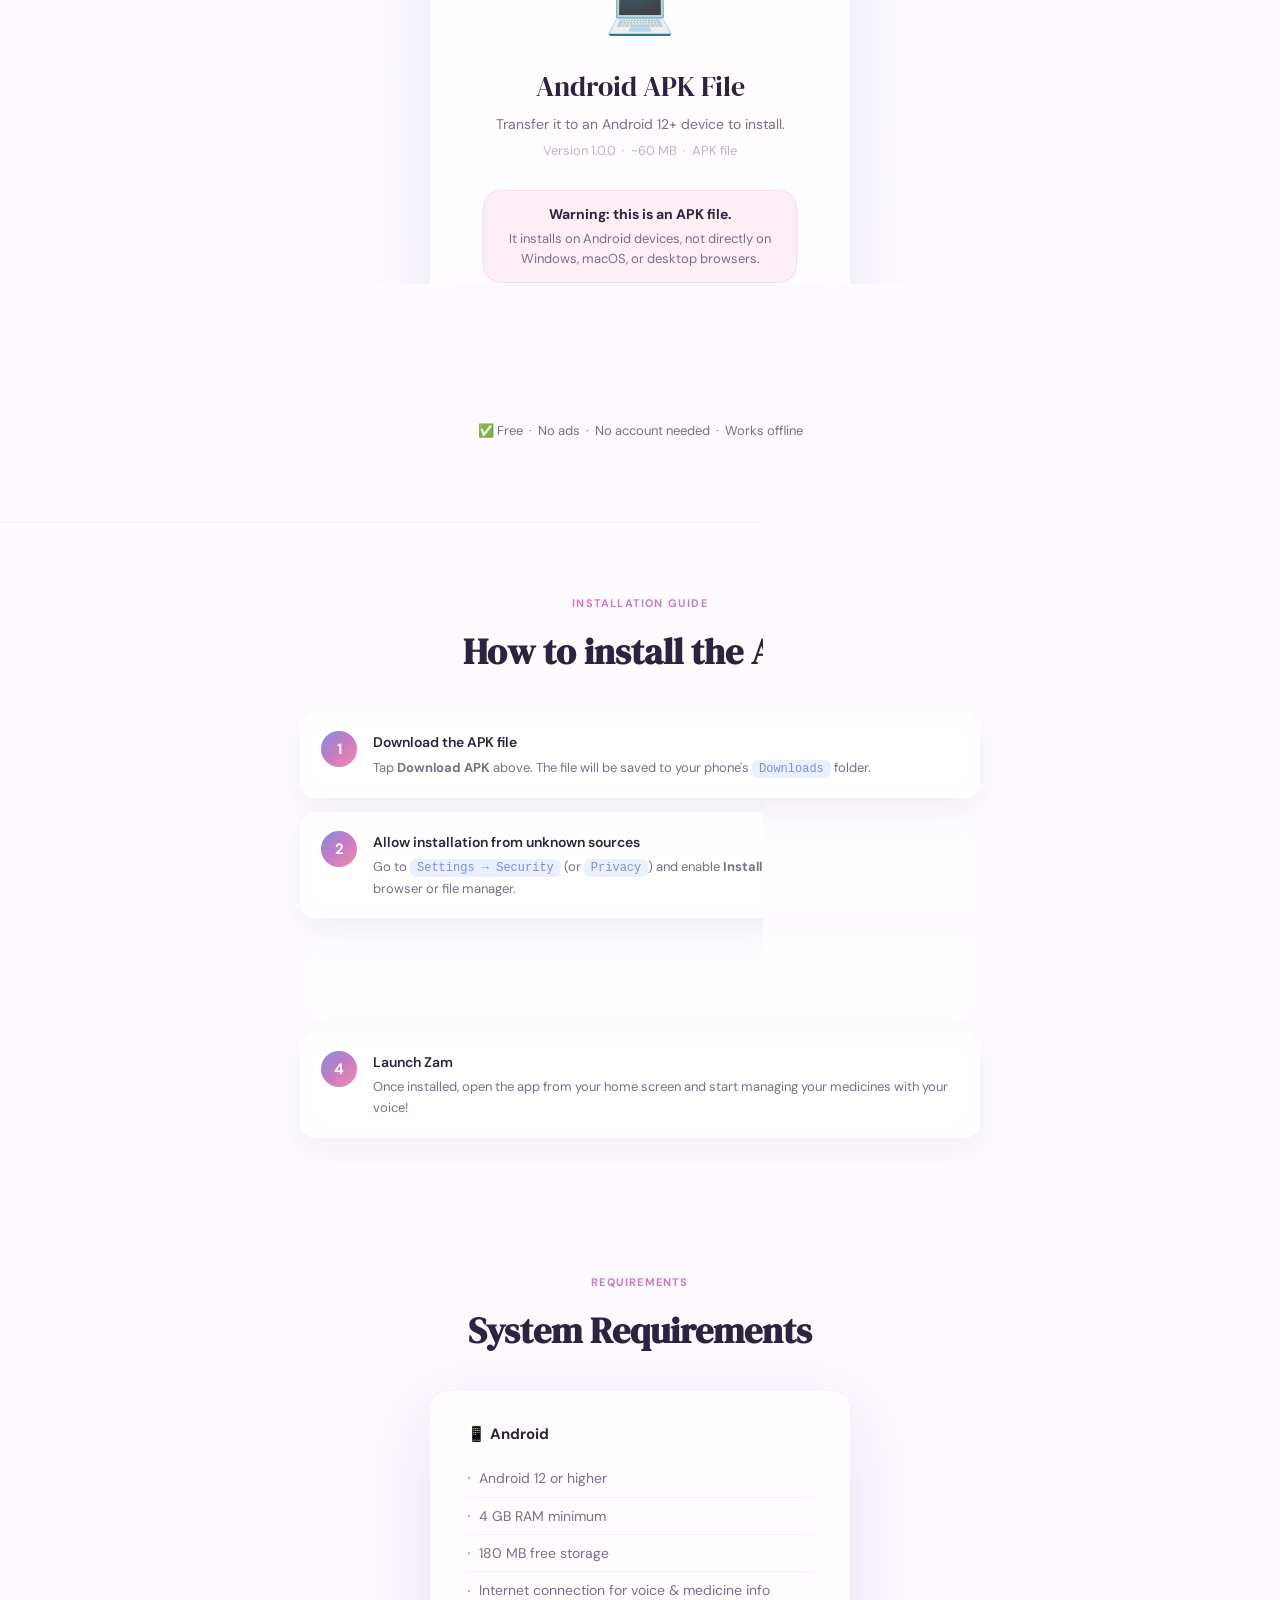
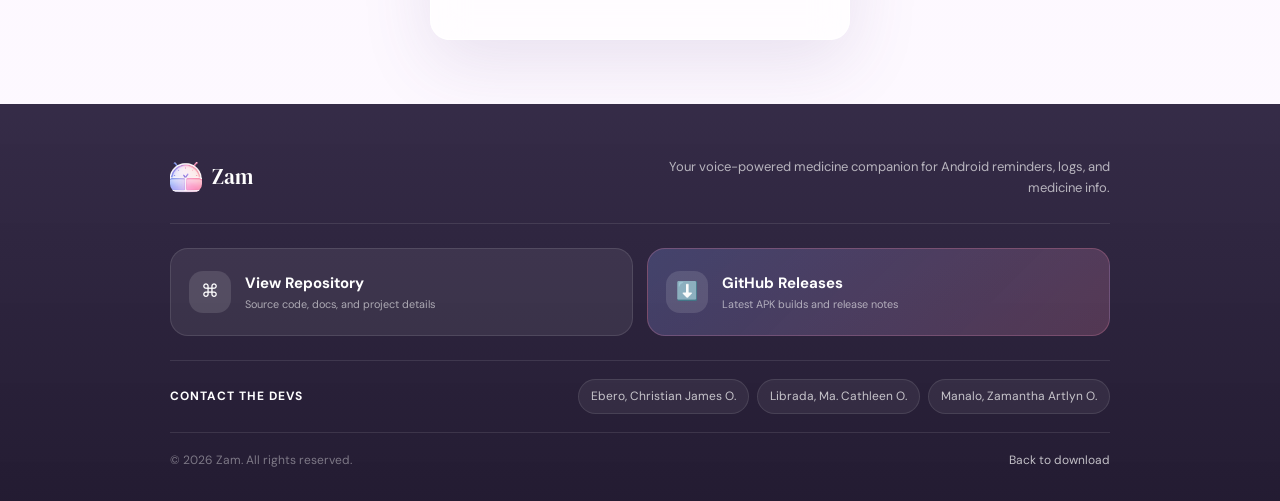
==== commit 7a518a26: "chore: add download link for new released app" ====
--- a/web/index.html
+++ b/web/index.html
@@ -184,7 +184,7 @@
             <strong data-download-alert-title></strong>
             <span data-download-alert-text></span>
           </div>
-          <a href="https://github.com/haxzxz/Medicine-Intake-Reminder-App/releases/download/Zam-Medicine-Intake-Reminder/zam.apk" class="btn-dl btn-dl-grad" data-download-button download>
+          <a href="https://github.com/haxzxz/Medicine-Intake-Reminder-App/releases/download/v.1.1.2/zam.apk" class="btn-dl btn-dl-grad" data-download-button download>
             ⬇️ &nbsp;Download APK
           </a>
         </div>
--- a/web/style.css
+++ b/web/style.css
@@ -70,19 +70,27 @@
     justify-content: space-between;
     width: min(1120px, calc(100% - 32px));
     margin: 16px auto 0;
-    padding: .85rem 1.1rem;
-    background: var(--glass);
-    backdrop-filter: blur(22px) saturate(160%);
-    -webkit-backdrop-filter: blur(22px) saturate(160%);
-    border: 1px solid var(--glass-border);
+    padding: 1rem 1.1rem;
+    background: transparent;
+    border: 1px solid transparent;
     border-radius: 28px;
     position: sticky;
     top: 14px;
     z-index: 100;
-    box-shadow: var(--shadow-soft);
-    transition: background .35s var(--ease-premium), border-color .35s var(--ease-premium), box-shadow .35s var(--ease-premium)
-}
-
+    box-shadow: none;
+    transition: background .35s var(--ease-premium),
+        border-color .35s var(--ease-premium),
+        box-shadow .35s var(--ease-premium),
+        backdrop-filter .35s var(--ease-premium)
+}
+
+nav.sticky {
+    background: var(--glass);
+    backdrop-filter: blur(22px) saturate(160%);
+    -webkit-backdrop-filter: blur(22px) saturate(160%);
+    border-color: var(--glass-border);
+    box-shadow: var(--shadow-soft)
+}
 .nav-logo {
     display: flex;
     align-items: center;
@@ -203,12 +211,13 @@
 .hero {
     display: grid;
     grid-template-columns: 1fr 1fr;
+    min-height: 85vh;
     gap: 3rem;
     align-items: center;
     max-width: 1100px;
     margin: 0 auto;
     padding: 6.5rem 2.5rem 5rem;
-    position: relative
+    position: relative;
 }
 
 .hero::before {
@@ -326,7 +335,7 @@
     justify-content: center;
     align-items: center;
     position: relative;
-    padding: 20px
+    padding: 20px;
 }
 
 .hero-logo-wrap {
@@ -1171,6 +1180,24 @@
     }
 }
 
+@media(min-width: 1024px)
+{
+    .about {
+        display: flex;
+        justify-content: center;
+        align-items: center;
+        min-height: 85vh;
+    }
+
+    .features {
+        display: flex;
+        justify-content: center;
+        align-items: center;
+        flex-direction: column;
+        min-height: 85vh;
+    }
+}
+
 /* ─── RESPONSIVE ─── */
 @media(max-width:768px) {
     nav {
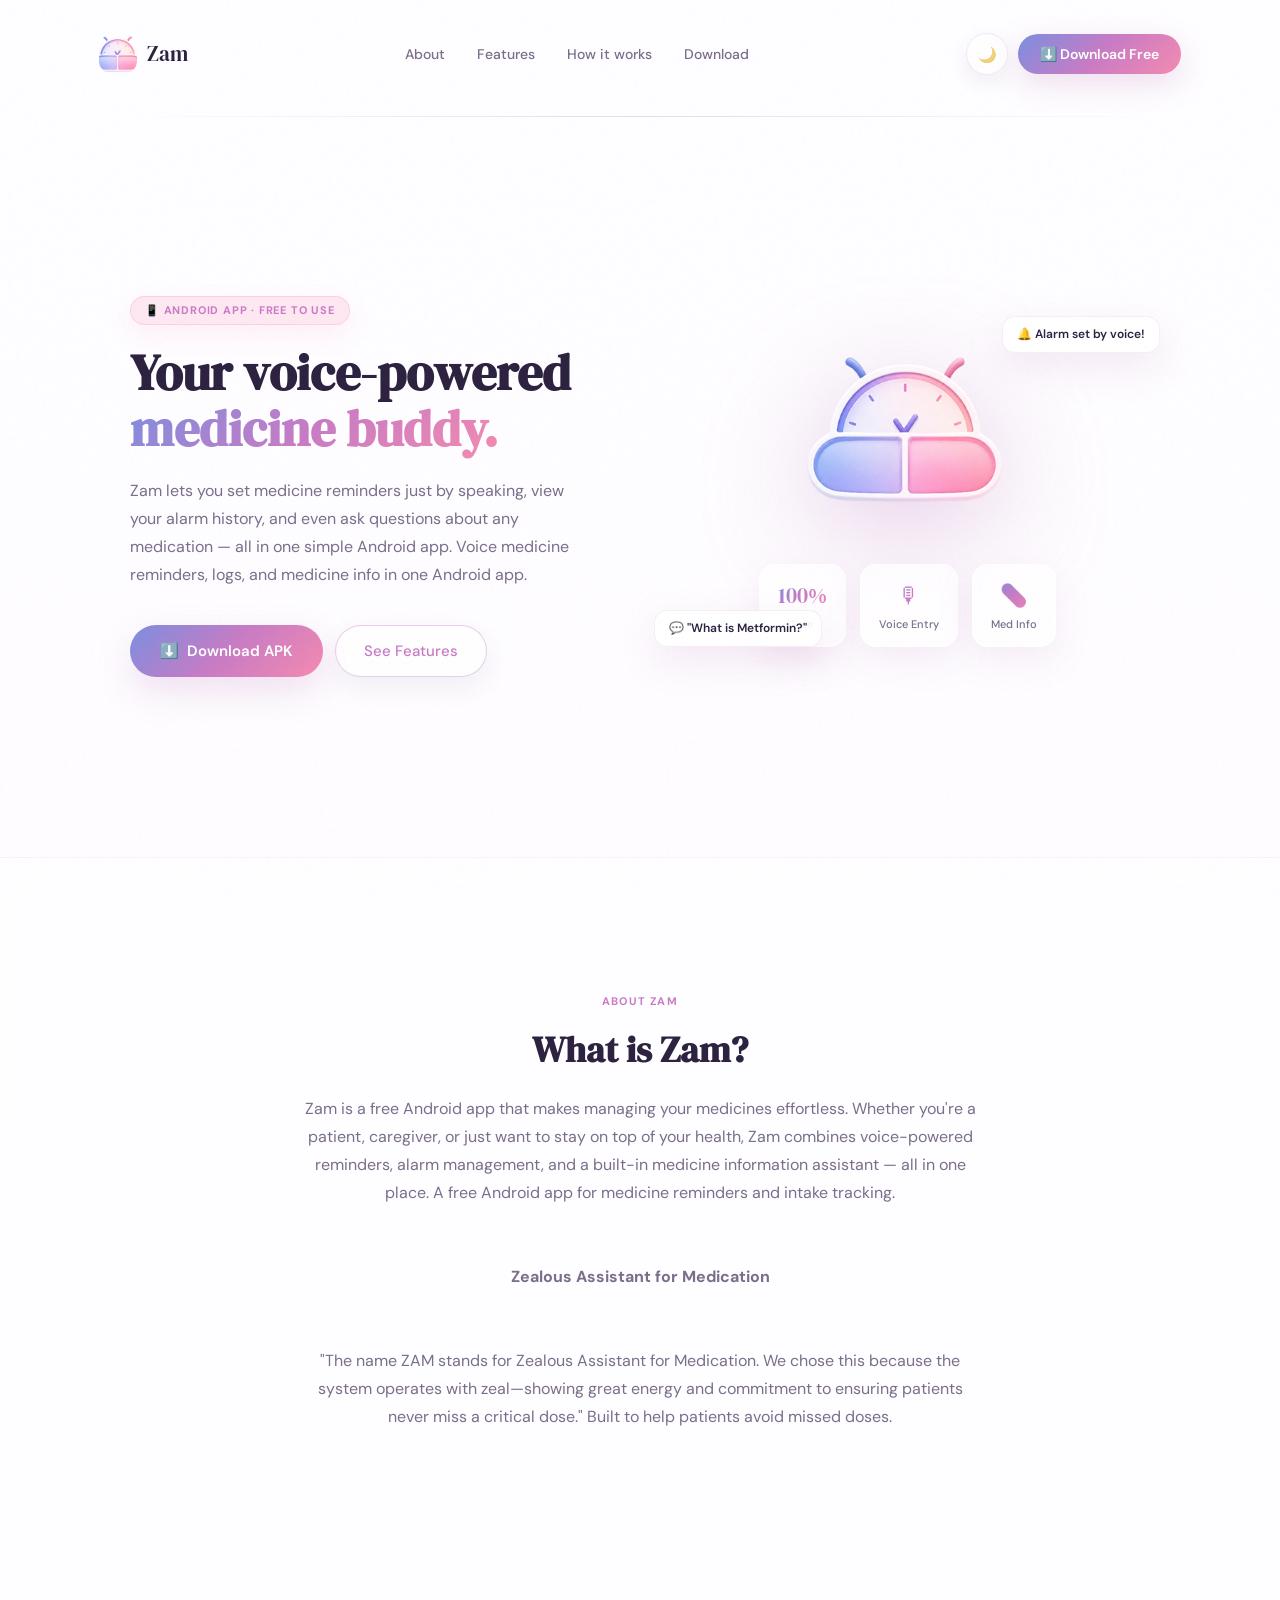
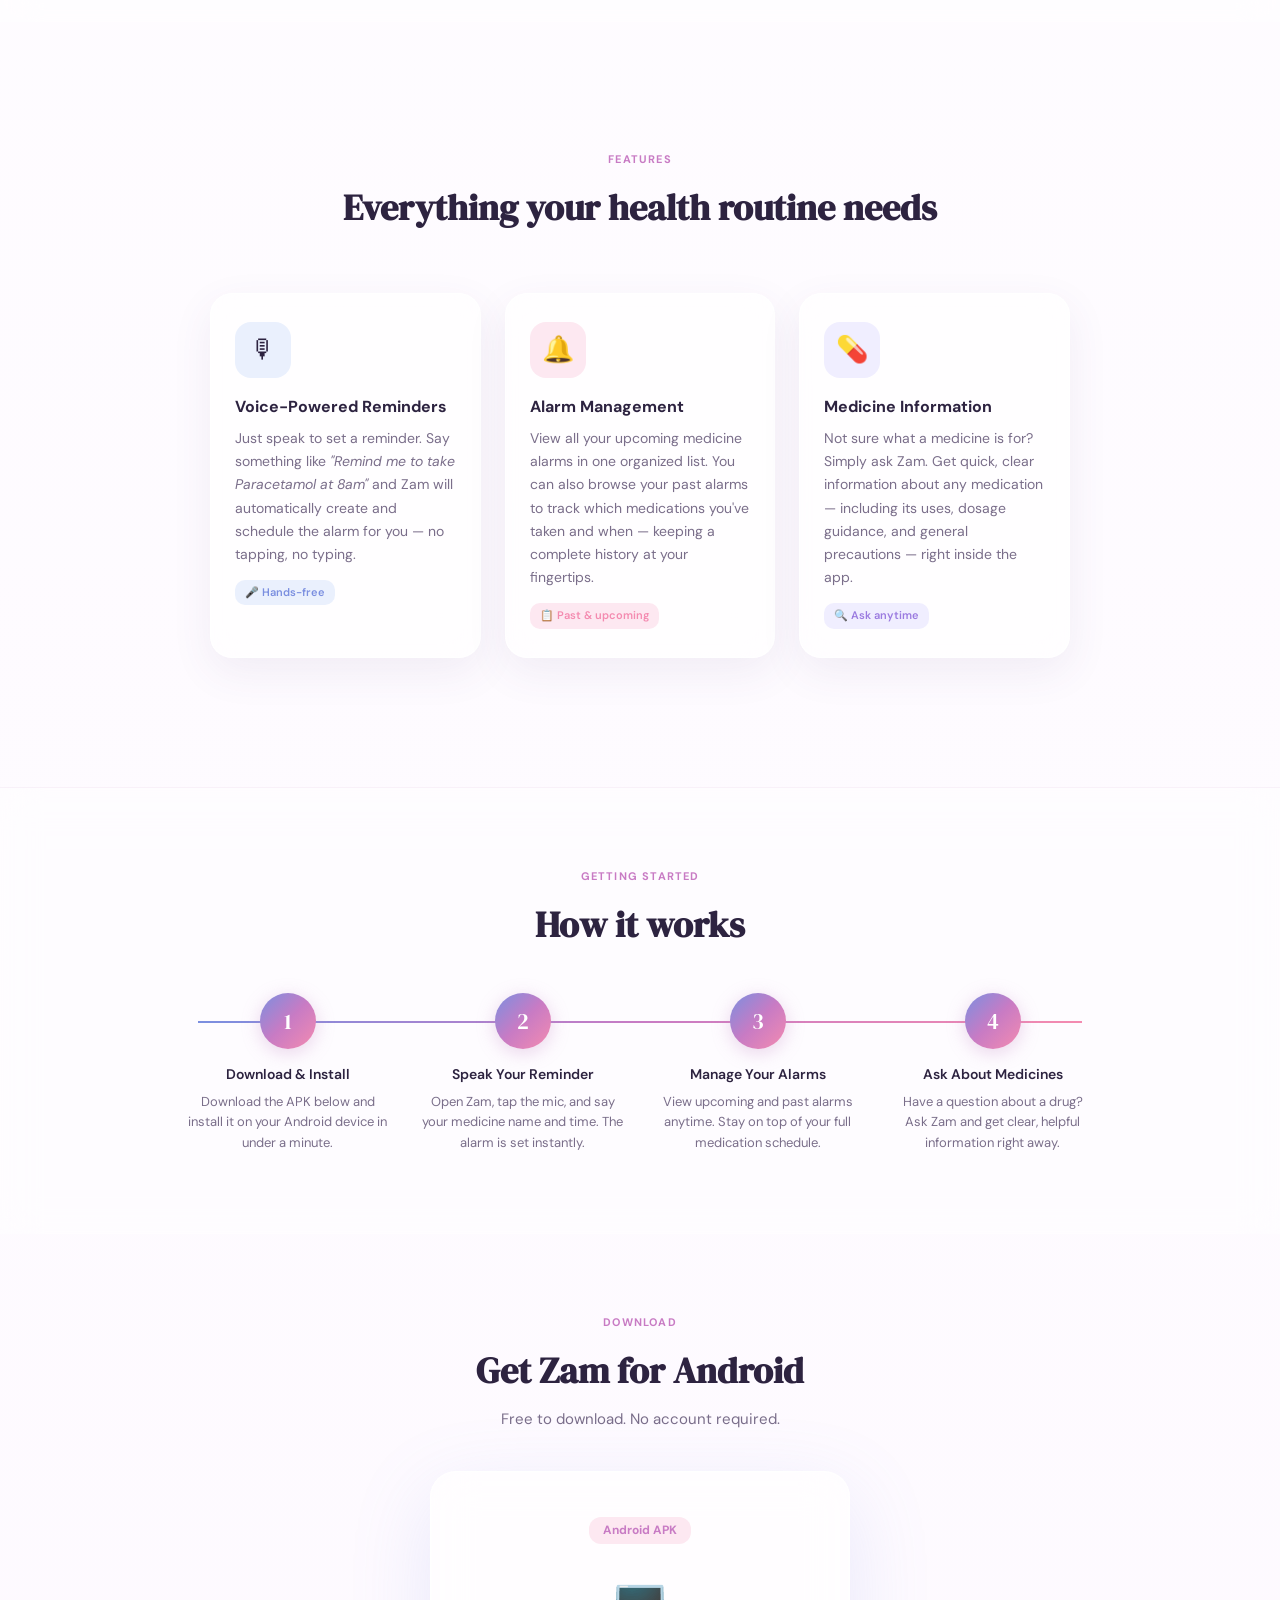
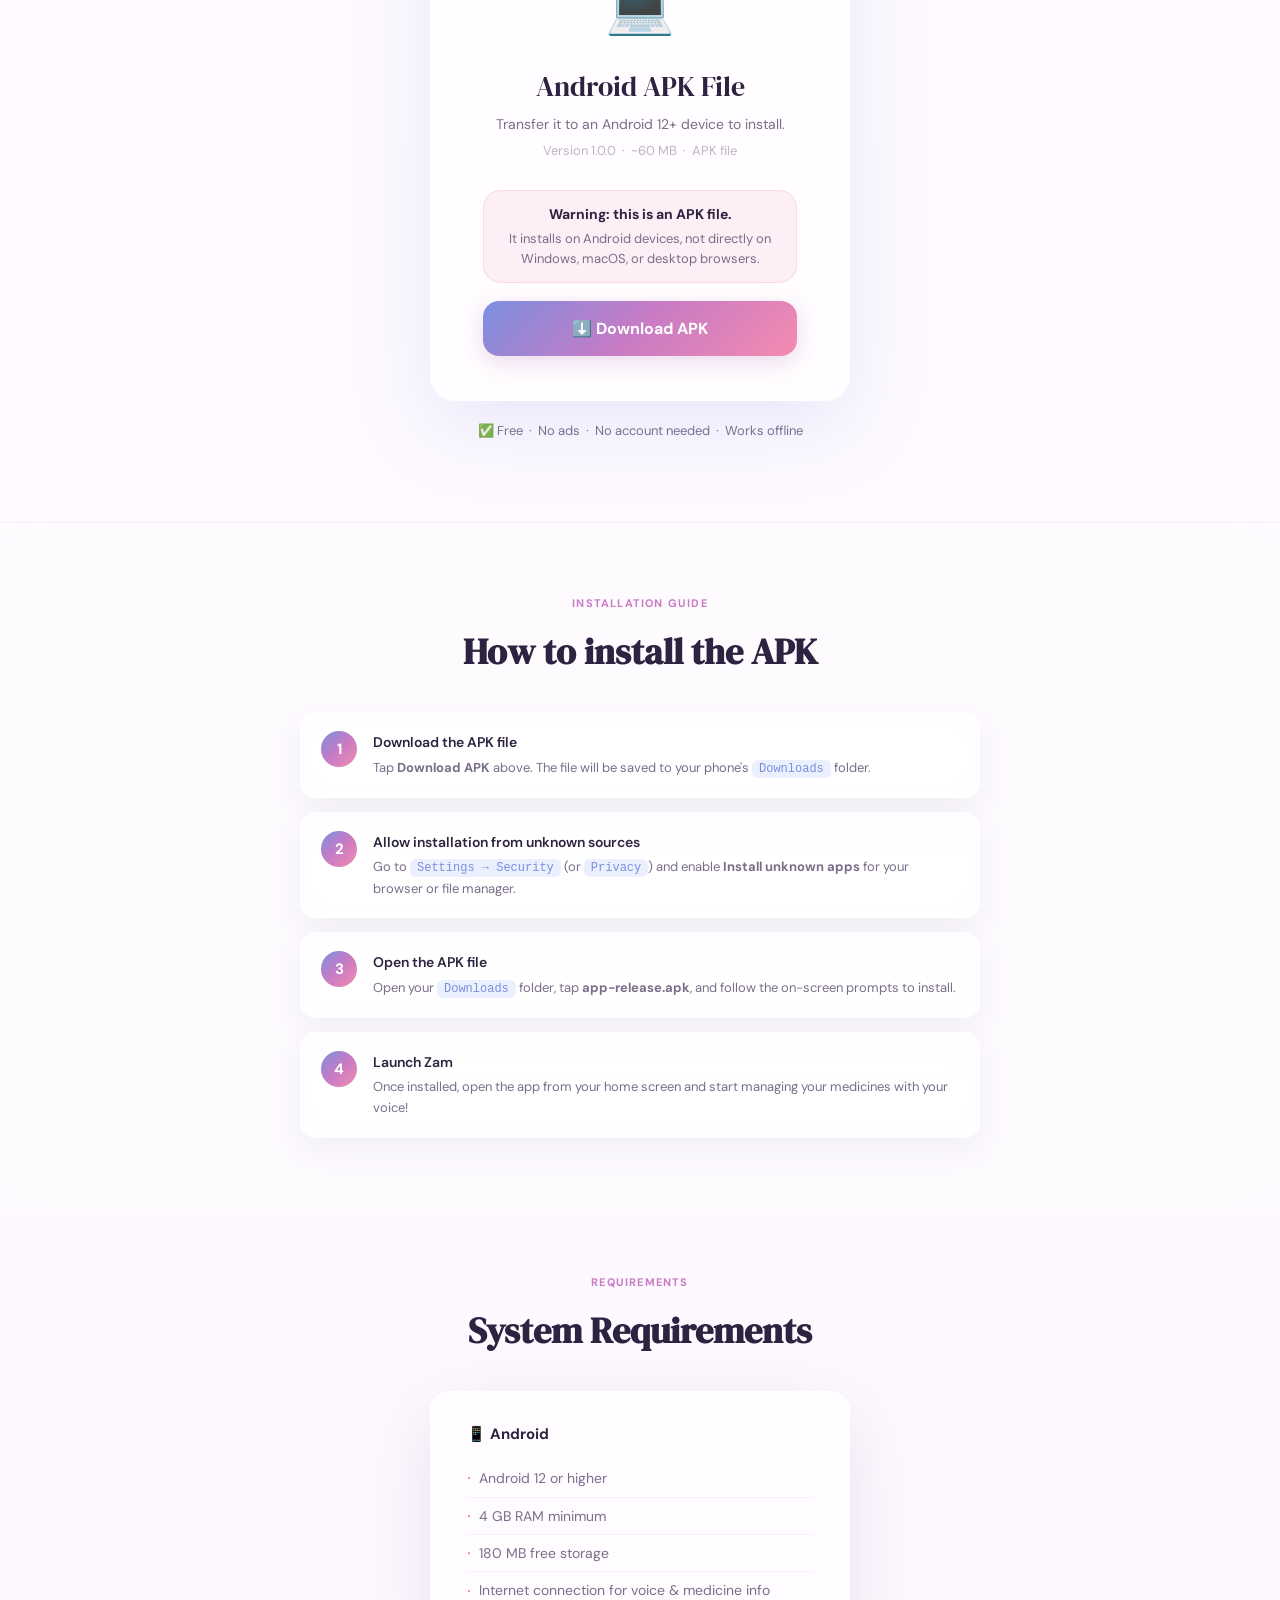
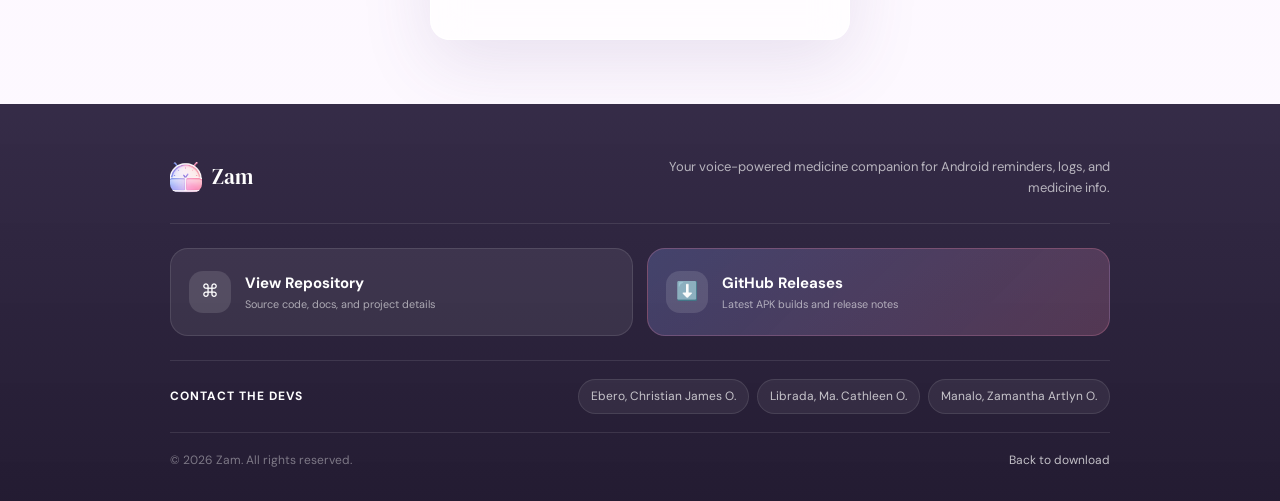
==== commit c89fa7c2: "chore: update download link" ====
--- a/web/index.html
+++ b/web/index.html
@@ -184,7 +184,7 @@
             <strong data-download-alert-title></strong>
             <span data-download-alert-text></span>
           </div>
-          <a href="https://github.com/haxzxz/Medicine-Intake-Reminder-App/releases/download/v.1.1.2/zam.apk" class="btn-dl btn-dl-grad" data-download-button download>
+          <a href="https://github.com/haxzxz/Medicine-Intake-Reminder-App/releases/download/v.1.2/zam.apk" class="btn-dl btn-dl-grad" data-download-button download>
             ⬇️ &nbsp;Download APK
           </a>
         </div>
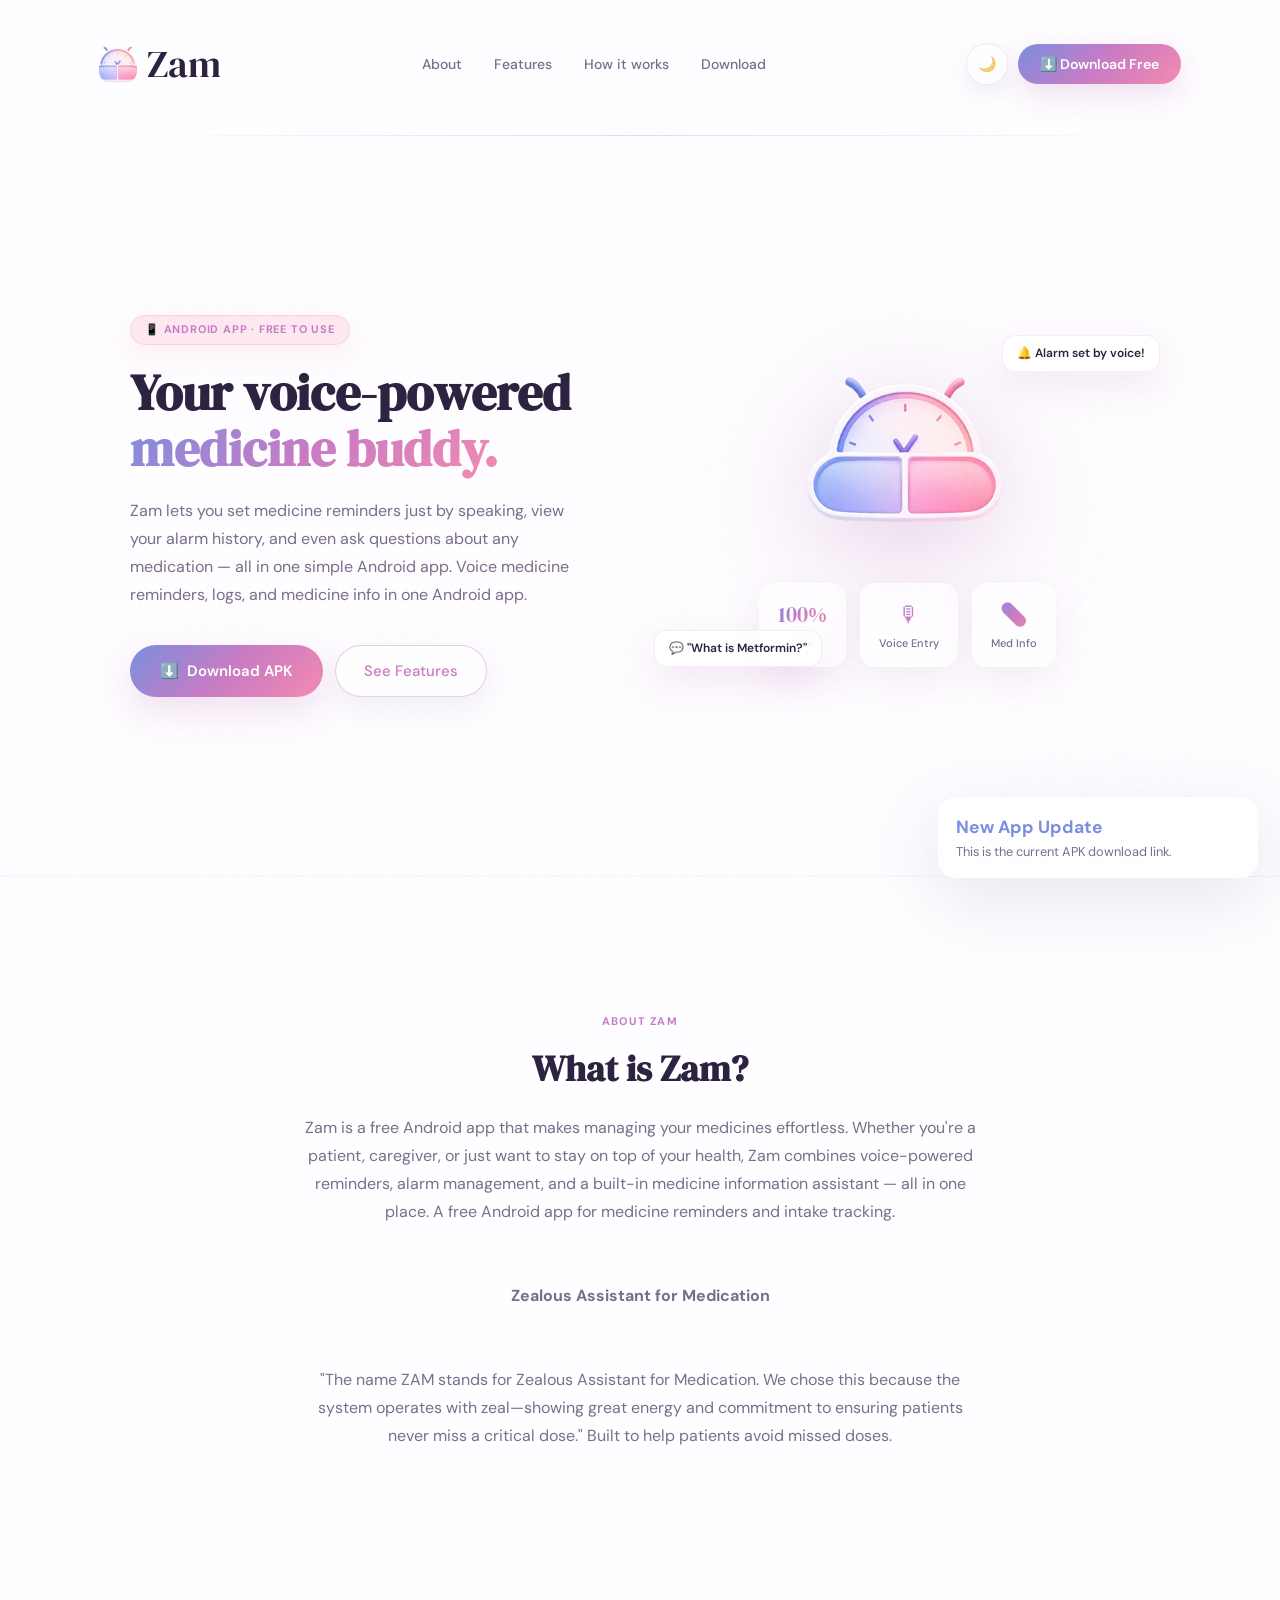
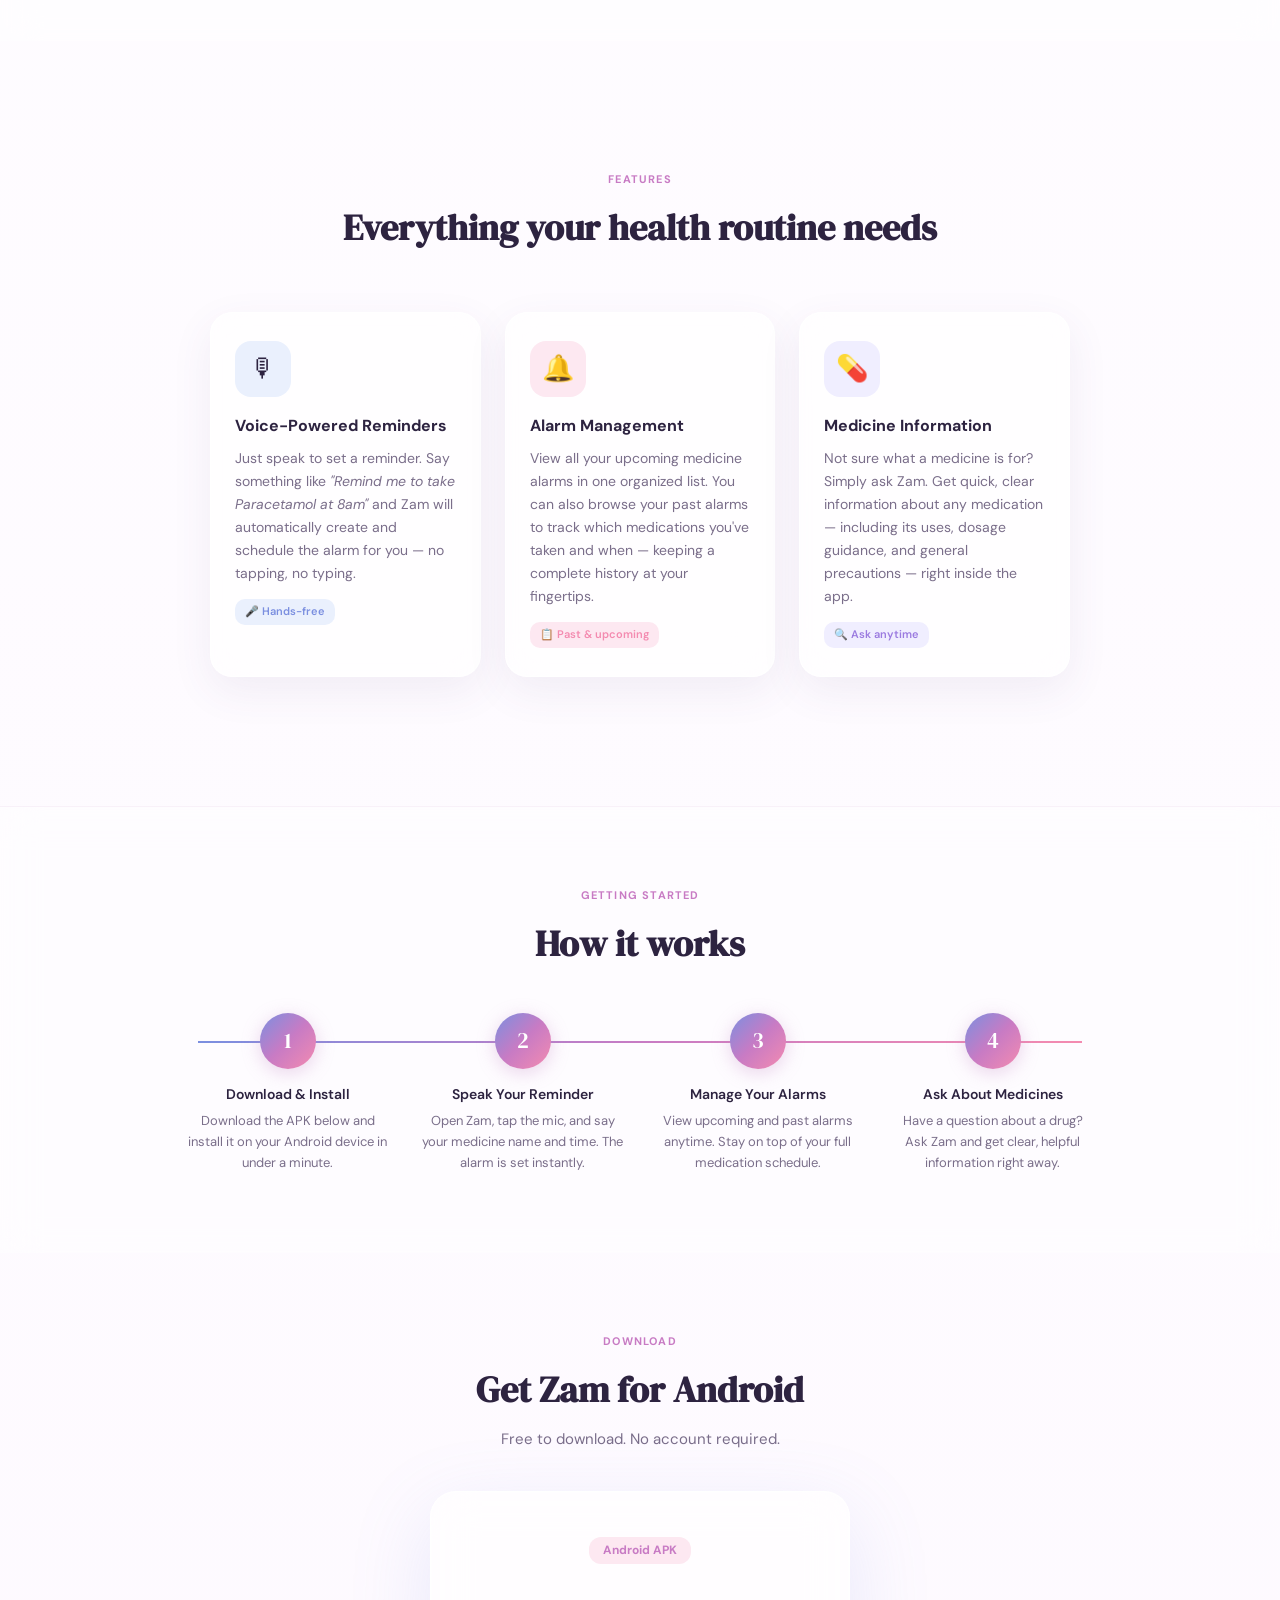
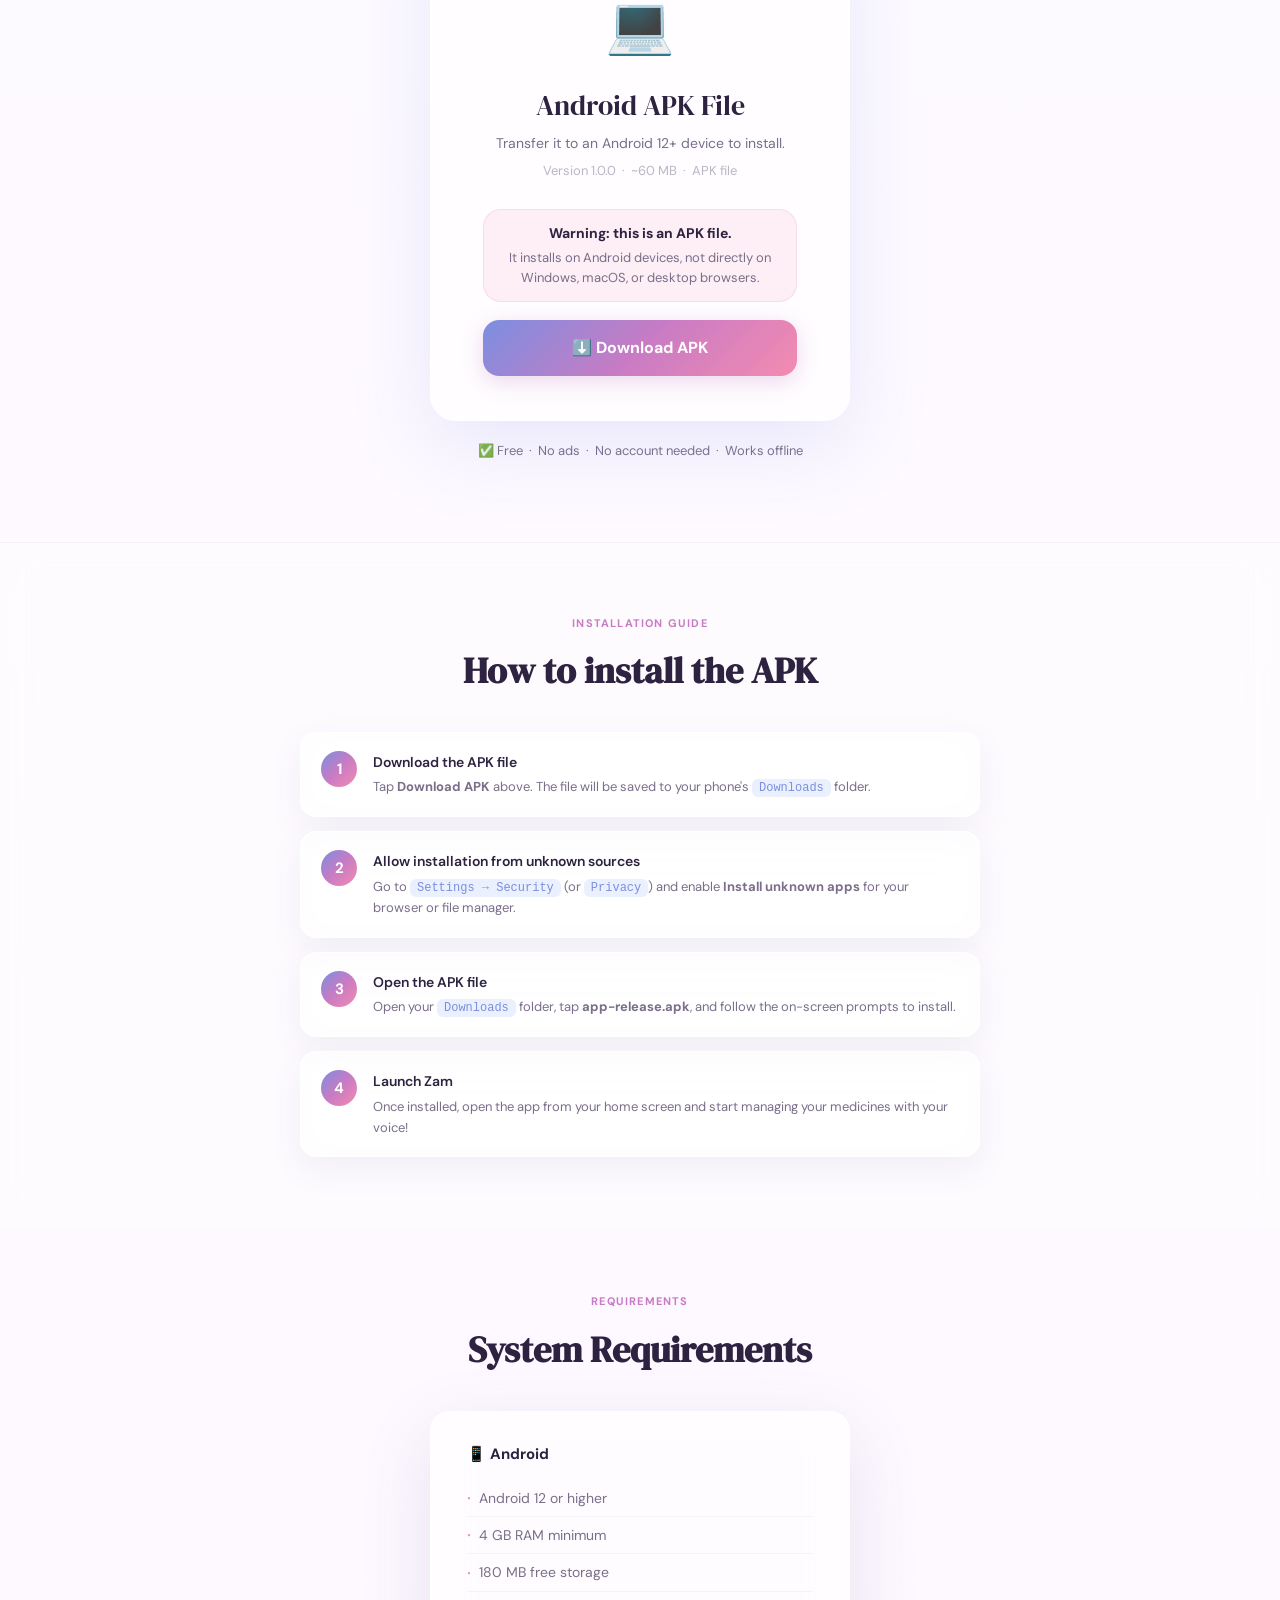
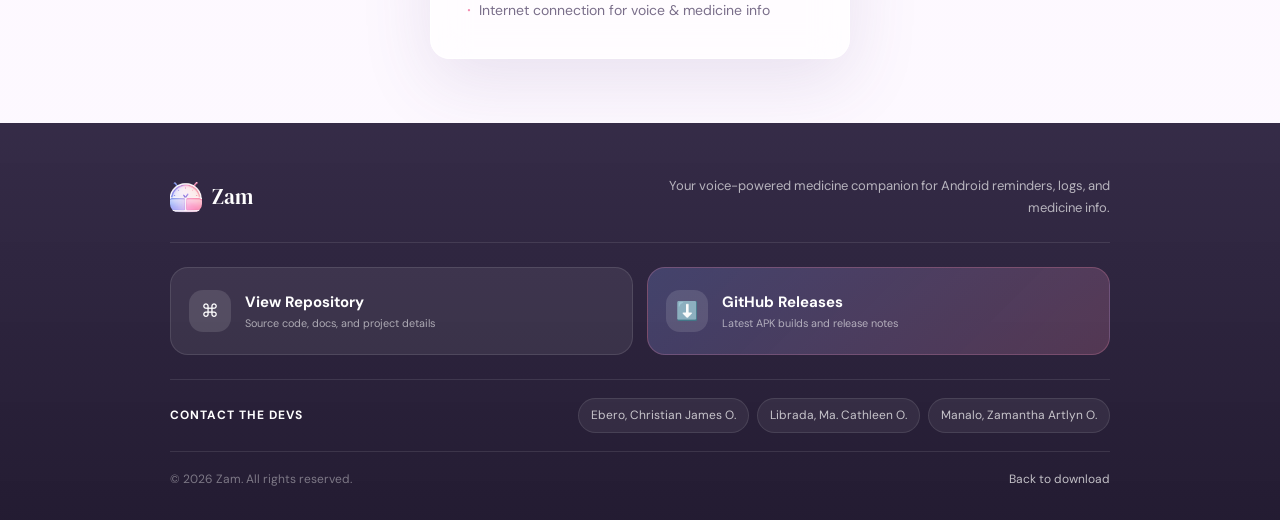
==== commit 868f8da8: "feat: add toast notif for new app updates" ====
--- a/web/index.html
+++ b/web/index.html
@@ -42,7 +42,9 @@
   <section class="hero">
     <div>
       <div class="hero-badge">📱 Android App · Free to use</div>
-      <h1>Your voice-powered <span>medicine buddy.</span></h1>
+        <h1>
+          Your voice-powered <span>medicine buddy.</span>
+        </h1>
       <p class="hero-desc">
         <span class="desktop-copy">Zam lets you set medicine reminders just by speaking, view your alarm history, and even ask questions
           about any medication — all in one simple Android app.</span>
@@ -180,11 +182,17 @@
           <div class="dl-title" data-download-title>Android</div>
           <div class="dl-sub" data-download-subtitle>Requires Android 12 or higher</div>
           <div class="dl-size">Version 1.0.0 &nbsp;·&nbsp; ~60 MB &nbsp;·&nbsp; APK file</div>
+          <label class="dl-switch">
+            <!--Invisible Switch for Manual Toast Notif (use for debugging only)-->
+            <input type="checkbox" data-download-update-toggle checked>
+            <span class="dl-switch-ui" aria-hidden="true"></span>
+            <span class="dl-switch-text">Notify users about current link</span>
+          </label>
           <div class="dl-alert" data-download-alert hidden>
             <strong data-download-alert-title></strong>
             <span data-download-alert-text></span>
           </div>
-          <a href="https://github.com/haxzxz/Medicine-Intake-Reminder-App/releases/download/v.1.2/zam.apk" class="btn-dl btn-dl-grad" data-download-button download>
+          <a href="https://github.com/haxzxz/Medicine-Intake-Reminder-App/releases/download/v.1.2.1/zam.apk" class="btn-dl btn-dl-grad" data-download-button download>
             ⬇️ &nbsp;Download APK
           </a>
         </div>
--- a/web/style.css
+++ b/web/style.css
@@ -1,1577 +1,1753 @@
 * {
-    margin: 0;
-    padding: 0;
-    box-sizing: border-box
+  margin: 0;
+  padding: 0;
+  box-sizing: border-box;
 }
 
 :root {
-    --pink: #F48BB0;
-    --blue: #7B8FE0;
-    --soft-pink: #FDE8F1;
-    --soft-blue: #EAF0FD;
-    --mid: #C87BC4;
-    --text: #2D2340;
-    --muted: #7A6E8A;
-    --bg: #FDF8FF;
-    --grad: linear-gradient(135deg, #7B8FE0 0%, #C87BC4 50%, #F48BB0 100%);
-    --glass: rgba(255, 255, 255, .66);
-    --glass-strong: rgba(255, 255, 255, .82);
-    --glass-border: rgba(255, 255, 255, .72);
-    --shadow-soft: 0 22px 70px rgba(92, 67, 128, .13);
-    --ease-premium: cubic-bezier(.22, 1, .36, 1);
+  --blur: 1rem;
+  --fs: clamp(3rem, 8vw, 7rem);
+  --ls: clamp(-1.75px, -0.25vw, -3.5px);
+  --pink: #f48bb0;
+  --blue: #7b8fe0;
+  --soft-pink: #fde8f1;
+  --soft-blue: #eaf0fd;
+  --mid: #c87bc4;
+  --text: #2d2340;
+  --muted: #7a6e8a;
+  --bg: #fdf8ff;
+  --grad: linear-gradient(135deg, #7b8fe0 0%, #c87bc4 50%, #f48bb0 100%);
+  --glass: rgba(255, 255, 255, 0.66);
+  --glass-strong: rgba(255, 255, 255, 0.82);
+  --glass-border: rgba(255, 255, 255, 0.72);
+  --shadow-soft: 0 22px 70px rgba(92, 67, 128, 0.13);
+  --ease-premium: cubic-bezier(0.22, 1, 0.36, 1);
 }
 
 body[data-theme="dark"] {
-    --soft-pink: rgba(244, 139, 176, .13);
-    --soft-blue: rgba(123, 143, 224, .14);
-    --text: #F8F2FF;
-    --muted: #C8BBD8;
-    --mid: #F2A4DE;
-    --bg: #15111F;
-    --glass: rgba(35, 28, 50, .64);
-    --glass-strong: rgba(42, 34, 60, .82);
-    --glass-border: rgba(255, 255, 255, .12);
-    --shadow-soft: 0 24px 80px rgba(0, 0, 0, .32);
-    background: linear-gradient(180deg, rgba(22, 17, 34, .94), rgba(36, 27, 52, .96));
+  --soft-pink: rgba(244, 139, 176, 0.13);
+  --soft-blue: rgba(123, 143, 224, 0.14);
+  --text: #f8f2ff;
+  --muted: #c8bbd8;
+  --mid: #f2a4de;
+  --bg: #15111f;
+  --glass: rgba(35, 28, 50, 0.64);
+  --glass-strong: rgba(42, 34, 60, 0.82);
+  --glass-border: rgba(255, 255, 255, 0.12);
+  --shadow-soft: 0 24px 80px rgba(0, 0, 0, 0.32);
+  background: linear-gradient(
+    180deg,
+    rgba(22, 17, 34, 0.94),
+    rgba(36, 27, 52, 0.96)
+  );
 }
 
 html {
-    scroll-behavior: smooth
+  scroll-behavior: smooth;
 }
 
 body {
-    font-family: 'DM Sans', sans-serif;
-    background:
-        linear-gradient(180deg, rgba(255, 255, 255, .72), rgba(253, 248, 255, .88)),
-        var(--bg);
-    color: var(--text);
-    overflow-x: hidden;
-    line-height: 1.6
+  font-family: "DM Sans", sans-serif;
+  background:
+    linear-gradient(
+      180deg,
+      rgba(255, 255, 255, 0.72),
+      rgba(253, 248, 255, 0.88)
+    ),
+    var(--bg);
+  color: var(--text);
+  overflow-x: hidden;
+  line-height: 1.6;
 }
 
 body::before {
-    content: '';
-    position: fixed;
-    inset: 0;
-    pointer-events: none;
-    z-index: 9999;
-    opacity: .28;
-    background-image: url("data:image/svg+xml,%3Csvg viewBox='0 0 256 256' xmlns='http://www.w3.org/2000/svg'%3E%3Cfilter id='n'%3E%3CfeTurbulence type='fractalNoise' baseFrequency='0.8' numOctaves='3' stitchTiles='stitch'/%3E%3C/filter%3E%3Crect width='100%25' height='100%25' filter='url(%23n)' opacity='0.035'/%3E%3C/svg%3E")
+  content: "";
+  position: fixed;
+  inset: 0;
+  pointer-events: none;
+  z-index: 9999;
+  opacity: 0.28;
+  background-image: url("data:image/svg+xml,%3Csvg viewBox='0 0 256 256' xmlns='http://www.w3.org/2000/svg'%3E%3Cfilter id='n'%3E%3CfeTurbulence type='fractalNoise' baseFrequency='0.8' numOctaves='3' stitchTiles='stitch'/%3E%3C/filter%3E%3Crect width='100%25' height='100%25' filter='url(%23n)' opacity='0.035'/%3E%3C/svg%3E");
 }
 
 body[data-theme="dark"]::before {
-    opacity: .22
+  opacity: 0.22;
 }
 
 /* NAV */
 nav {
-    display: flex;
-    align-items: center;
-    justify-content: space-between;
-    width: min(1120px, calc(100% - 32px));
-    margin: 16px auto 0;
-    padding: 1rem 1.1rem;
-    background: transparent;
-    border: 1px solid transparent;
-    border-radius: 28px;
-    position: sticky;
-    top: 14px;
-    z-index: 100;
-    box-shadow: none;
-    transition: background .35s var(--ease-premium),
-        border-color .35s var(--ease-premium),
-        box-shadow .35s var(--ease-premium),
-        backdrop-filter .35s var(--ease-premium)
+  display: flex;
+  align-items: center;
+  justify-content: space-between;
+  width: min(1120px, calc(100% - 32px));
+  margin: 16px auto 0;
+  padding: 1rem 1.1rem;
+  background: transparent;
+  border: 1px solid transparent;
+  border-radius: 28px;
+  position: sticky;
+  top: 14px;
+  z-index: 100;
+  box-shadow: none;
+  transition:
+    background 0.35s var(--ease-premium),
+    border-color 0.35s var(--ease-premium),
+    box-shadow 0.35s var(--ease-premium),
+    backdrop-filter 0.35s var(--ease-premium);
 }
 
 nav.sticky {
-    background: var(--glass);
-    backdrop-filter: blur(22px) saturate(160%);
-    -webkit-backdrop-filter: blur(22px) saturate(160%);
-    border-color: var(--glass-border);
-    box-shadow: var(--shadow-soft)
+  background: var(--glass);
+  backdrop-filter: blur(22px) saturate(160%);
+  -webkit-backdrop-filter: blur(22px) saturate(160%);
+  border-color: var(--glass-border);
+  box-shadow: var(--shadow-soft);
 }
 .nav-logo {
-    display: flex;
-    align-items: center;
-    gap: 10px;
-    font-family: 'DM Serif Display', serif;
-    font-size: 21px;
-    color: var(--text);
-    text-decoration: none
+  display: flex;
+  align-items: center;
+  gap: 10px;
+  font-family: "DM Serif Display", serif;
+  font-size: 2.4rem;
+  color: var(--text);
+  text-decoration: none;
 }
 
 .nav-logo img {
-    width: 38px;
-    height: 38px;
-    border-radius: 12px;
-    object-fit: cover
+  width: 38px;
+  height: 38px;
+  border-radius: 12px;
+  object-fit: cover;
 }
 
 .nav-actions {
-    display: flex;
-    align-items: center;
-    gap: 10px
+  display: flex;
+  align-items: center;
+  gap: 10px;
 }
 
 .nav-links {
-    display: flex;
-    gap: 2rem;
-    list-style: none
+  display: flex;
+  gap: 2rem;
+  list-style: none;
 }
 
 .nav-links a {
-    text-decoration: none;
-    color: var(--muted);
-    font-size: 14px;
-    font-weight: 500;
-    cursor: pointer;
-    transition: color .25s var(--ease-premium)
+  text-decoration: none;
+  color: var(--muted);
+  font-size: 14px;
+  font-weight: 500;
+  cursor: pointer;
+  transition: color 0.25s var(--ease-premium);
 }
 
 .nav-links a:hover {
-    color: var(--text)
+  color: var(--text);
 }
 
 .btn-nav {
-    background: var(--grad);
-    color: white;
-    border: none;
-    padding: 9px 22px;
-    border-radius: 20px;
-    font-size: 14px;
-    font-weight: 600;
-    cursor: pointer;
-    font-family: 'DM Sans', sans-serif;
-    transition: opacity .25s var(--ease-premium), transform .25s var(--ease-premium), box-shadow .25s var(--ease-premium);
-    text-decoration: none;
-    box-shadow: 0 10px 28px rgba(196, 136, 196, .25)
+  background: var(--grad);
+  color: white;
+  border: none;
+  padding: 9px 22px;
+  border-radius: 20px;
+  font-size: 14px;
+  font-weight: 600;
+  cursor: pointer;
+  font-family: "DM Sans", sans-serif;
+  transition:
+    opacity 0.25s var(--ease-premium),
+    transform 0.25s var(--ease-premium),
+    box-shadow 0.25s var(--ease-premium);
+  text-decoration: none;
+  box-shadow: 0 10px 28px rgba(196, 136, 196, 0.25);
 }
 
 .btn-nav:hover {
-    opacity: .9;
-    transform: translateY(-2px);
-    box-shadow: 0 16px 34px rgba(196, 136, 196, .3)
+  opacity: 0.9;
+  transform: translateY(-2px);
+  box-shadow: 0 16px 34px rgba(196, 136, 196, 0.3);
 }
 
 .theme-toggle {
-    width: 42px;
-    height: 42px;
-    border: 1px solid rgba(196, 136, 196, .18);
-    border-radius: 50%;
-    background: rgba(255, 255, 255, .38);
-    color: rgba(45, 35, 64, .72);
-    cursor: pointer;
-    display: grid;
-    place-items: center;
-    font-size: 15px;
-    box-shadow: inset 0 1px 0 rgba(255, 255, 255, .44), 0 8px 20px rgba(92, 67, 128, .08);
-    backdrop-filter: blur(18px) saturate(130%);
-    -webkit-backdrop-filter: blur(18px) saturate(130%);
-    transition: transform .35s var(--ease-premium), background .35s var(--ease-premium), border-color .35s var(--ease-premium), box-shadow .35s var(--ease-premium), color .35s var(--ease-premium)
+  width: 42px;
+  height: 42px;
+  border: 1px solid rgba(196, 136, 196, 0.18);
+  border-radius: 50%;
+  background: rgba(255, 255, 255, 0.38);
+  color: rgba(45, 35, 64, 0.72);
+  cursor: pointer;
+  display: grid;
+  place-items: center;
+  font-size: 15px;
+  box-shadow:
+    inset 0 1px 0 rgba(255, 255, 255, 0.44),
+    0 8px 20px rgba(92, 67, 128, 0.08);
+  backdrop-filter: blur(18px) saturate(130%);
+  -webkit-backdrop-filter: blur(18px) saturate(130%);
+  transition:
+    transform 0.35s var(--ease-premium),
+    background 0.35s var(--ease-premium),
+    border-color 0.35s var(--ease-premium),
+    box-shadow 0.35s var(--ease-premium),
+    color 0.35s var(--ease-premium);
 }
 
 .theme-toggle:hover {
-    transform: translateY(-1px);
-    background: rgba(255, 255, 255, .5);
-    border-color: rgba(196, 136, 196, .24);
-    box-shadow: inset 0 1px 0 rgba(255, 255, 255, .5), 0 12px 26px rgba(92, 67, 128, .11)
+  transform: translateY(-1px);
+  background: rgba(255, 255, 255, 0.5);
+  border-color: rgba(196, 136, 196, 0.24);
+  box-shadow:
+    inset 0 1px 0 rgba(255, 255, 255, 0.5),
+    0 12px 26px rgba(92, 67, 128, 0.11);
 }
 
 #themeIcon {
-    display: inline-block;
-    line-height: 1;
-    transform-origin: center;
-    filter: saturate(.78) brightness(.96);
-    transition: transform .45s var(--ease-premium), opacity .35s var(--ease-premium), filter .35s var(--ease-premium)
+  display: inline-block;
+  line-height: 1;
+  transform-origin: center;
+  filter: saturate(0.78) brightness(0.96);
+  transition:
+    transform 0.45s var(--ease-premium),
+    opacity 0.35s var(--ease-premium),
+    filter 0.35s var(--ease-premium);
 }
 
 .theme-toggle.spin #themeIcon {
-    animation: iconSpin .45s var(--ease-premium);
+  animation: iconSpin 0.45s var(--ease-premium);
 }
 
 @keyframes iconSpin {
-    0% {
-        opacity: 1;
-        transform: rotate(0deg) scale(1);
-    }
-
-    40% {
-        opacity: .68;
-        transform: rotate(180deg) scale(.7);
-    }
-
-    100% {
-        opacity: 1;
-        transform: rotate(360deg) scale(1);
-    }
+  0% {
+    opacity: 1;
+    transform: rotate(0deg) scale(1);
+  }
+
+  40% {
+    opacity: 0.68;
+    transform: rotate(180deg) scale(0.7);
+  }
+
+  100% {
+    opacity: 1;
+    transform: rotate(360deg) scale(1);
+  }
 }
 
 /* HERO */
 .hero {
-    display: grid;
-    grid-template-columns: 1fr 1fr;
-    min-height: 85vh;
-    gap: 3rem;
-    align-items: center;
-    max-width: 1100px;
-    margin: 0 auto;
-    padding: 6.5rem 2.5rem 5rem;
-    position: relative;
+  display: grid;
+  grid-template-columns: 1fr 1fr;
+  min-height: 85vh;
+  gap: 3rem;
+  align-items: center;
+  max-width: 1100px;
+  margin: 0 auto;
+  padding: 6.5rem 2.5rem 5rem;
+  position: relative;
 }
 
 .hero::before {
-    content: '';
-    position: absolute;
-    inset: 24px 2rem auto 2rem;
-    height: 1px;
-    background: linear-gradient(90deg, transparent, rgba(196, 136, 196, .32), transparent);
-    pointer-events: none
+  content: "";
+  position: absolute;
+  inset: 24px 2rem auto 2rem;
+  height: 1px;
+  background: linear-gradient(
+    90deg,
+    transparent,
+    rgba(196, 136, 196, 0.32),
+    transparent
+  );
+  pointer-events: none;
 }
 
 .hero-badge {
-    display: inline-flex;
-    align-items: center;
-    gap: 6px;
-    background: var(--soft-pink);
-    border: 1px solid rgba(244, 139, 176, .25);
-    box-shadow: 0 10px 24px rgba(244, 139, 176, .12);
-    color: var(--mid);
-    font-size: 11px;
-    font-weight: 700;
-    padding: 5px 14px;
-    border-radius: 20px;
-    margin-bottom: 1.25rem;
-    letter-spacing: .8px;
-    text-transform: uppercase;
-    animation: fadeUp .7s .05s both
+  display: inline-flex;
+  align-items: center;
+  gap: 6px;
+  background: var(--soft-pink);
+  border: 1px solid rgba(244, 139, 176, 0.25);
+  box-shadow: 0 10px 24px rgba(244, 139, 176, 0.12);
+  color: var(--mid);
+  font-size: 11px;
+  font-weight: 700;
+  padding: 5px 14px;
+  border-radius: 20px;
+  margin-bottom: 1.25rem;
+  letter-spacing: 0.8px;
+  text-transform: uppercase;
+  animation: fadeUp 0.7s 0.05s both;
 }
 
 h1 {
-    font-family: 'DM Serif Display', serif;
-    font-size: 50px;
-    line-height: 1.12;
-    color: var(--text);
-    margin-bottom: 1.25rem;
-    animation: fadeUp .7s .12s both
+  font-family: "DM Serif Display", serif;
+  font-size: 50px;
+  line-height: 1.12;
+  color: var(--text);
+  margin-bottom: 1.25rem;
+  animation: fadeUp 0.7s 0.12s both;
 }
 
 h1 span {
-    background: var(--grad);
-    -webkit-background-clip: text;
-    -webkit-text-fill-color: transparent;
-    background-clip: text
+  background: var(--grad);
+  -webkit-background-clip: text;
+  -webkit-text-fill-color: transparent;
+  background-clip: text;
 }
 
 .hero-desc {
-    font-size: 16px;
-    color: var(--muted);
-    line-height: 1.75;
-    margin-bottom: 2.25rem;
-    max-width: 440px;
-    animation: fadeUp .7s .2s both
+  font-size: 16px;
+  color: var(--muted);
+  line-height: 1.75;
+  margin-bottom: 2.25rem;
+  max-width: 440px;
+  animation: fadeUp 0.7s 0.2s both;
 }
 
 .hero-btns {
-    display: flex;
-    gap: 12px;
-    flex-wrap: wrap;
-    animation: fadeUp .7s .28s both
+  display: flex;
+  gap: 12px;
+  flex-wrap: wrap;
+  animation: fadeUp 0.7s 0.28s both;
 }
 
 .btn-primary {
-    background: var(--grad);
-    color: white;
-    border: none;
-    padding: 14px 30px;
-    border-radius: 30px;
-    font-size: 15px;
-    font-weight: 600;
-    cursor: pointer;
-    font-family: 'DM Sans', sans-serif;
-    display: flex;
-    align-items: center;
-    gap: 8px;
-    transition: opacity .25s var(--ease-premium), transform .25s var(--ease-premium), box-shadow .25s var(--ease-premium);
-    text-decoration: none;
-    box-shadow: 0 14px 34px rgba(196, 136, 196, .24)
+  background: var(--grad);
+  color: white;
+  border: none;
+  padding: 14px 30px;
+  border-radius: 30px;
+  font-size: 15px;
+  font-weight: 600;
+  cursor: pointer;
+  font-family: "DM Sans", sans-serif;
+  display: flex;
+  align-items: center;
+  gap: 8px;
+  transition:
+    opacity 0.25s var(--ease-premium),
+    transform 0.25s var(--ease-premium),
+    box-shadow 0.25s var(--ease-premium);
+  text-decoration: none;
+  box-shadow: 0 14px 34px rgba(196, 136, 196, 0.24);
 }
 
 .btn-primary:hover {
-    opacity: .9;
-    transform: translateY(-3px);
-    box-shadow: 0 20px 44px rgba(196, 136, 196, .3)
+  opacity: 0.9;
+  transform: translateY(-3px);
+  box-shadow: 0 20px 44px rgba(196, 136, 196, 0.3);
 }
 
 .btn-outline {
-    background: var(--glass);
-    backdrop-filter: blur(18px) saturate(150%);
-    -webkit-backdrop-filter: blur(18px) saturate(150%);
-    color: var(--mid);
-    border: 1.5px solid rgba(196, 136, 196, .4);
-    padding: 13px 28px;
-    border-radius: 30px;
-    font-size: 15px;
-    font-weight: 500;
-    font-family: 'DM Sans', sans-serif;
-    display: flex;
-    align-items: center;
-    gap: 8px;
-    cursor: pointer;
-    transition: border-color .25s var(--ease-premium), transform .25s var(--ease-premium), box-shadow .25s var(--ease-premium);
-    text-decoration: none;
-    box-shadow: 0 10px 26px rgba(92, 67, 128, .08)
+  background: var(--glass);
+  backdrop-filter: blur(18px) saturate(150%);
+  -webkit-backdrop-filter: blur(18px) saturate(150%);
+  color: var(--mid);
+  border: 1.5px solid rgba(196, 136, 196, 0.4);
+  padding: 13px 28px;
+  border-radius: 30px;
+  font-size: 15px;
+  font-weight: 500;
+  font-family: "DM Sans", sans-serif;
+  display: flex;
+  align-items: center;
+  gap: 8px;
+  cursor: pointer;
+  transition:
+    border-color 0.25s var(--ease-premium),
+    transform 0.25s var(--ease-premium),
+    box-shadow 0.25s var(--ease-premium);
+  text-decoration: none;
+  box-shadow: 0 10px 26px rgba(92, 67, 128, 0.08);
 }
 
 .btn-outline:hover {
-    border-color: var(--pink);
-    transform: translateY(-3px);
-    box-shadow: 0 16px 36px rgba(92, 67, 128, .12)
+  border-color: var(--pink);
+  transform: translateY(-3px);
+  box-shadow: 0 16px 36px rgba(92, 67, 128, 0.12);
 }
 
 /* HERO VISUAL */
 .hero-visual {
+  display: flex;
+  justify-content: center;
+  align-items: center;
+  position: relative;
+  padding: 20px;
+}
+
+.hero-logo-wrap {
+  display: flex;
+  flex-direction: column;
+  align-items: center;
+  gap: 28px;
+}
+
+.hero-logo-img {
+  width: 210px;
+  height: 210px;
+  object-fit: contain;
+  filter: drop-shadow(0 24px 55px rgba(196, 136, 196, 0.4));
+  animation: floatLogo 5.5s ease-in-out infinite;
+}
+
+.hero-stat-row {
+  display: flex;
+  gap: 14px;
+}
+
+.hero-stat {
+  background: var(--glass);
+  backdrop-filter: blur(18px) saturate(150%);
+  -webkit-backdrop-filter: blur(18px) saturate(150%);
+  border-radius: 16px;
+  padding: 13px 18px;
+  text-align: center;
+  border: 1px solid var(--glass-border);
+  box-shadow: 0 12px 34px rgba(196, 136, 196, 0.15);
+  transition:
+    transform 0.3s var(--ease-premium),
+    box-shadow 0.3s var(--ease-premium);
+}
+
+.hero-stat:hover {
+  transform: translateY(-4px);
+  box-shadow: 0 18px 40px rgba(196, 136, 196, 0.2);
+}
+
+.hero-stat-num {
+  font-family: "DM Serif Display", serif;
+  font-size: 22px;
+  background: var(--grad);
+  -webkit-background-clip: text;
+  -webkit-text-fill-color: transparent;
+  background-clip: text;
+}
+
+.hero-stat-label {
+  font-size: 11px;
+  color: var(--muted);
+  margin-top: 3px;
+  font-weight: 500;
+}
+
+.float-tag {
+  position: absolute;
+  background: var(--glass-strong);
+  backdrop-filter: blur(18px) saturate(150%);
+  -webkit-backdrop-filter: blur(18px) saturate(150%);
+  border-radius: 13px;
+  padding: 8px 14px;
+  box-shadow: 0 4px 20px rgba(196, 136, 196, 0.22);
+  border: 1px solid rgba(196, 136, 196, 0.15);
+  font-size: 12px;
+  font-weight: 600;
+  color: var(--text);
+  display: flex;
+  align-items: center;
+  gap: 6px;
+  white-space: nowrap;
+  animation: ft 3s ease-in-out infinite;
+  box-shadow: 0 14px 36px rgba(196, 136, 196, 0.18);
+}
+
+.ft1 {
+  top: 10px;
+  right: -10px;
+  animation-delay: 0s;
+}
+
+.ft2 {
+  bottom: 20px;
+  left: -10px;
+  animation-delay: 1.5s;
+}
+
+@keyframes ft {
+  0%,
+  100% {
+    transform: translateY(0);
+  }
+
+  50% {
+    transform: translateY(-8px);
+  }
+}
+
+@keyframes floatLogo {
+  0%,
+  100% {
+    transform: translateY(0);
+  }
+
+  50% {
+    transform: translateY(-10px);
+  }
+}
+
+/* SECTION SHARED */
+.section-label {
+  text-align: center;
+  font-size: 11px;
+  font-weight: 700;
+  letter-spacing: 1.2px;
+  text-transform: uppercase;
+  color: var(--mid);
+  margin-bottom: 10px;
+}
+
+h2 {
+  font-family: "DM Serif Display", serif;
+  font-size: 36px;
+  text-align: center;
+  color: var(--text);
+  margin-bottom: 1rem;
+}
+
+/* ABOUT */
+.about {
+  background: rgba(255, 255, 255, 0.42);
+  backdrop-filter: blur(18px);
+  -webkit-backdrop-filter: blur(18px);
+  border-top: 1px solid rgba(196, 136, 196, 0.1);
+  padding: 5rem 2.5rem;
+}
+
+.about-inner {
+  max-width: 940px;
+  margin: 0 auto;
+}
+
+.about-lead {
+  text-align: center;
+  font-size: 16px;
+  color: var(--muted);
+  line-height: 1.75;
+  max-width: 680px;
+  margin: 0 auto 3.5rem;
+}
+
+/* FEATURES */
+.features {
+  padding: 5rem 2.5rem;
+  max-width: 940px;
+  margin: 0 auto;
+}
+
+.feat-grid {
+  display: grid;
+  grid-template-columns: repeat(3, 1fr);
+  gap: 1.5rem;
+  margin-top: 2.5rem;
+}
+
+.feat-card {
+  background: var(--glass);
+  backdrop-filter: blur(18px) saturate(150%);
+  -webkit-backdrop-filter: blur(18px) saturate(150%);
+  border-radius: 22px;
+  padding: 28px 24px;
+  border: 1px solid var(--glass-border);
+  box-shadow: 0 14px 42px rgba(92, 67, 128, 0.08);
+  transition:
+    transform 0.32s var(--ease-premium),
+    box-shadow 0.32s var(--ease-premium),
+    background 0.32s var(--ease-premium);
+}
+
+.feat-card:hover {
+  transform: translateY(-7px);
+  background: var(--glass-strong);
+  box-shadow: 0 24px 60px rgba(196, 136, 196, 0.18);
+}
+
+.feat-icon {
+  width: 56px;
+  height: 56px;
+  border-radius: 16px;
+  display: flex;
+  align-items: center;
+  justify-content: center;
+  font-size: 26px;
+  margin-bottom: 16px;
+}
+
+.fi-blue {
+  background: var(--soft-blue);
+}
+
+.fi-pink {
+  background: var(--soft-pink);
+}
+
+.fi-purple {
+  background: #f0eeff;
+}
+
+body[data-theme="dark"] .fi-purple {
+  background: rgba(155, 123, 224, 0.18);
+}
+
+.feat-card h3 {
+  font-size: 16px;
+  font-weight: 700;
+  color: var(--text);
+  margin-bottom: 8px;
+}
+
+.feat-card p {
+  font-size: 14px;
+  color: var(--muted);
+  line-height: 1.65;
+}
+
+.feat-tag {
+  display: inline-flex;
+  align-items: center;
+  gap: 5px;
+  margin-top: 14px;
+  background: var(--soft-blue);
+  color: var(--blue);
+  font-size: 11px;
+  font-weight: 600;
+  padding: 4px 10px;
+  border-radius: 10px;
+}
+
+/* HOW IT WORKS */
+.how {
+  background: rgba(255, 255, 255, 0.42);
+  backdrop-filter: blur(18px);
+  -webkit-backdrop-filter: blur(18px);
+  border-top: 1px solid rgba(196, 136, 196, 0.1);
+  padding: 5rem 2.5rem;
+}
+
+.how-inner {
+  max-width: 940px;
+  margin: 0 auto;
+}
+
+.steps {
+  display: flex;
+  gap: 0;
+  margin-top: 2.5rem;
+  position: relative;
+}
+
+.steps::before {
+  content: "";
+  position: absolute;
+  top: 28px;
+  left: 28px;
+  right: 28px;
+  height: 2px;
+  background: var(--grad);
+  z-index: 0;
+}
+
+.step {
+  flex: 1;
+  display: flex;
+  flex-direction: column;
+  align-items: center;
+  text-align: center;
+  padding: 0 1rem;
+  position: relative;
+  z-index: 1;
+}
+
+.step-num {
+  width: 56px;
+  height: 56px;
+  border-radius: 50%;
+  background: var(--grad);
+  color: white;
+  font-family: "DM Serif Display", serif;
+  font-size: 22px;
+  display: flex;
+  align-items: center;
+  justify-content: center;
+  margin-bottom: 14px;
+  box-shadow: 0 4px 18px rgba(196, 136, 196, 0.35);
+  transition:
+    transform 0.3s var(--ease-premium),
+    box-shadow 0.3s var(--ease-premium);
+}
+
+.step:hover .step-num {
+  transform: translateY(-4px) scale(1.04);
+  box-shadow: 0 12px 28px rgba(196, 136, 196, 0.36);
+}
+
+.step h3 {
+  font-size: 14px;
+  font-weight: 600;
+  color: var(--text);
+  margin-bottom: 6px;
+}
+
+.step p {
+  font-size: 13px;
+  color: var(--muted);
+  line-height: 1.6;
+}
+
+/* DOWNLOAD */
+.download {
+  padding: 5rem 2.5rem;
+}
+
+.download-inner {
+  max-width: 940px;
+  margin: 0 auto;
+}
+
+.dl-center {
+  display: flex;
+  justify-content: center;
+  margin-top: 2.5rem;
+}
+
+.dl-card {
+  background: var(--glass);
+  backdrop-filter: blur(22px) saturate(150%);
+  -webkit-backdrop-filter: blur(22px) saturate(150%);
+  border-radius: 26px;
+  padding: 44px 52px;
+  text-align: center;
+  border: 1px solid var(--glass-border);
+  max-width: 420px;
+  width: 100%;
+  box-shadow: 0 24px 80px rgba(123, 143, 224, 0.17);
+  transition:
+    transform 0.32s var(--ease-premium),
+    box-shadow 0.32s var(--ease-premium);
+}
+
+.dl-card:hover {
+  transform: translateY(-6px);
+  box-shadow: 0 34px 90px rgba(123, 143, 224, 0.22);
+}
+
+.dl-card.is-unsupported {
+  box-shadow: 0 24px 80px rgba(244, 139, 176, 0.16);
+}
+
+.dl-badge {
+  display: inline-block;
+  background: var(--soft-blue);
+  color: var(--blue);
+  font-size: 12px;
+  font-weight: 700;
+  padding: 4px 14px;
+  border-radius: 12px;
+  margin-bottom: 16px;
+}
+
+.dl-badge.is-warning {
+  background: var(--soft-pink);
+  color: var(--mid);
+}
+
+.dl-icon {
+  font-size: 56px;
+  margin-bottom: 14px;
+}
+
+.dl-title {
+  font-family: "DM Serif Display", serif;
+  font-size: 28px;
+  color: var(--text);
+  margin-bottom: 4px;
+}
+
+.dl-sub {
+  font-size: 14px;
+  color: var(--muted);
+  margin-bottom: 6px;
+}
+
+.dl-size {
+  font-size: 13px;
+  color: rgba(122, 110, 138, 0.5);
+  margin-bottom: 28px;
+}
+
+.dl-switch {
+  display: flex;
+  align-items: center;
+  justify-content: center;
+  gap: 10px;
+  margin: 0 0 18px;
+  color: var(--muted);
+  font-size: 13px;
+  font-weight: 600;
+  cursor: pointer;
+  opacity: 0;
+  display: none;
+}
+
+.dl-switch input {
+  position: absolute;
+  opacity: 0;
+  pointer-events: none;
+}
+
+.dl-switch-ui {
+  width: 46px;
+  height: 26px;
+  border-radius: 999px;
+  background: rgba(122, 110, 138, 0.18);
+  border: 1px solid rgba(196, 136, 196, 0.2);
+  flex-shrink: 0;
+  position: relative;
+  transition:
+    background 0.24s var(--ease-premium),
+    border-color 0.24s var(--ease-premium);
+}
+
+.dl-switch-ui::after {
+  content: "";
+  position: absolute;
+  width: 20px;
+  height: 20px;
+  border-radius: 50%;
+  left: 2px;
+  top: 2px;
+  background: white;
+  box-shadow: 0 4px 12px rgba(92, 67, 128, 0.16);
+  transition: transform 0.24s var(--ease-premium);
+}
+
+.dl-switch input:checked + .dl-switch-ui {
+  background: var(--grad);
+  border-color: transparent;
+}
+
+.dl-switch input:checked + .dl-switch-ui::after {
+  transform: translateX(20px);
+}
+
+.dl-switch input:focus-visible + .dl-switch-ui {
+  outline: 2px solid var(--blue);
+  outline-offset: 3px;
+}
+
+.dl-alert {
+  text-align: center;
+  background: rgba(253, 232, 241, 0.68);
+  border: 1px solid rgba(244, 139, 176, 0.22);
+  border-radius: 18px;
+  color: var(--muted);
+  font-size: 13px;
+  line-height: 1.55;
+  margin: 0 0 18px;
+  padding: 13px 15px;
+}
+
+.dl-alert strong,
+.dl-alert span {
+  display: block;
+}
+
+.dl-alert strong {
+  color: var(--text);
+  font-size: 14px;
+  margin-bottom: 3px;
+}
+
+.btn-dl {
+  width: 100%;
+  padding: 15px;
+  border-radius: 16px;
+  font-size: 16px;
+  font-weight: 700;
+  cursor: pointer;
+  font-family: "DM Sans", sans-serif;
+  border: none;
+  display: flex;
+  align-items: center;
+  justify-content: center;
+  gap: 9px;
+  transition:
+    opacity 0.2s,
+    transform 0.15s;
+  text-decoration: none;
+}
+
+.btn-dl-grad {
+  background: var(--grad);
+  color: white;
+  box-shadow: 0 6px 22px rgba(196, 136, 196, 0.32);
+}
+
+.btn-dl-subtle {
+  background: rgba(255, 255, 255, 0.5);
+  border: 1px solid rgba(196, 136, 196, 0.22);
+  color: var(--mid);
+  box-shadow: 0 8px 24px rgba(92, 67, 128, 0.08);
+}
+
+.btn-dl:hover {
+  opacity: 0.9;
+  transform: translateY(-2px);
+}
+
+.dl-note {
+  text-align: center;
+  font-size: 13px;
+  color: var(--muted);
+  margin-top: 20px;
+}
+
+.download-toast {
+  position: fixed;
+  right: 22px;
+  bottom: 22px;
+  z-index: 1000;
+  width: min(320px, calc(100% - 32px));
+  padding: 15px 17px;
+  border-radius: 18px;
+  background: var(--glass-strong);
+  border: 1px solid var(--glass-border);
+  box-shadow: var(--shadow-soft);
+  color: var(--text);
+  opacity: 0;
+  transform: translateY(18px);
+  pointer-events: none;
+  backdrop-filter: blur(20px) saturate(150%);
+  -webkit-backdrop-filter: blur(20px) saturate(150%);
+  transition:
+    opacity 0.28s var(--ease-premium),
+    transform 0.28s var(--ease-premium);
+}
+
+.download-toast.is-visible {
+  opacity: 1;
+  transform: translateY(0);
+}
+
+.download-toast strong,
+.download-toast span {
+  display: block;
+}
+
+.download-toast strong {
+  font-size: 1.1rem;
+  margin-bottom: 2px;
+  color: var(--blue)
+}
+
+.download-toast span {
+  color: var(--muted);
+  font-size: .8rem;
+  line-height: 1.45;
+}
+
+/* INSTALL GUIDE */
+.install {
+  background: rgba(255, 255, 255, 0.42);
+  backdrop-filter: blur(18px);
+  -webkit-backdrop-filter: blur(18px);
+  border-top: 1px solid rgba(196, 136, 196, 0.1);
+  padding: 4.5rem 2.5rem;
+}
+
+.install-inner {
+  max-width: 680px;
+  margin: 0 auto;
+}
+
+.install-steps {
+  display: flex;
+  flex-direction: column;
+  gap: 14px;
+  margin-top: 2rem;
+}
+
+.install-step {
+  display: flex;
+  align-items: flex-start;
+  gap: 16px;
+  background: var(--glass);
+  backdrop-filter: blur(18px) saturate(150%);
+  -webkit-backdrop-filter: blur(18px) saturate(150%);
+  border-radius: 16px;
+  padding: 18px 20px;
+  border: 1px solid var(--glass-border);
+  box-shadow: 0 12px 32px rgba(92, 67, 128, 0.08);
+  transition:
+    transform 0.3s var(--ease-premium),
+    box-shadow 0.3s var(--ease-premium);
+}
+
+.install-step:hover {
+  transform: translateY(-4px);
+  box-shadow: 0 20px 46px rgba(92, 67, 128, 0.13);
+}
+
+.is-num {
+  width: 36px;
+  height: 36px;
+  border-radius: 50%;
+  background: var(--grad);
+  color: white;
+  font-weight: 700;
+  font-size: 15px;
+  display: flex;
+  align-items: center;
+  justify-content: center;
+  flex-shrink: 0;
+}
+
+.is-text h4 {
+  font-size: 14px;
+  font-weight: 600;
+  color: var(--text);
+  margin-bottom: 4px;
+}
+
+.is-text p {
+  font-size: 13px;
+  color: var(--muted);
+  line-height: 1.6;
+}
+
+.is-text code {
+  background: var(--soft-blue);
+  color: var(--blue);
+  font-size: 12px;
+  padding: 2px 7px;
+  border-radius: 6px;
+  font-family: monospace;
+}
+
+/* SYSTEM REQUIREMENTS */
+.sysreq {
+  padding: 4rem 2.5rem;
+  max-width: 940px;
+  margin: 0 auto;
+}
+
+.req-single {
+  background: var(--glass);
+  backdrop-filter: blur(18px) saturate(150%);
+  -webkit-backdrop-filter: blur(18px) saturate(150%);
+  border-radius: 20px;
+  padding: 30px 36px;
+  max-width: 420px;
+  margin: 2rem auto 0;
+  border: 1px solid var(--glass-border);
+  box-shadow: var(--shadow-soft);
+}
+
+.req-single h3 {
+  font-size: 15px;
+  font-weight: 700;
+  color: var(--text);
+  margin-bottom: 14px;
+  display: flex;
+  align-items: center;
+  gap: 8px;
+}
+
+.req-single ul {
+  list-style: none;
+}
+
+.req-single ul li {
+  font-size: 14px;
+  color: var(--muted);
+  padding: 7px 0;
+  border-bottom: 1px solid rgba(196, 136, 196, 0.1);
+  display: flex;
+  align-items: center;
+  gap: 8px;
+}
+
+.req-single ul li:last-child {
+  border-bottom: none;
+}
+
+.req-single ul li::before {
+  content: "·";
+  color: var(--pink);
+  font-size: 20px;
+  line-height: 1;
+}
+
+/* FOOTER */
+footer {
+  background: linear-gradient(
+    180deg,
+    rgba(45, 35, 64, 0.96),
+    rgba(31, 23, 46, 0.98)
+  );
+  color: rgba(255, 255, 255, 0.65);
+  padding: 3.25rem 2rem 2rem;
+  font-size: 13px;
+}
+
+.footer-inner {
+  max-width: 940px;
+  margin: 0 auto;
+}
+
+.footer-brand {
+  display: flex;
+  align-items: center;
+  justify-content: space-between;
+  gap: 24px;
+  padding-bottom: 24px;
+  border-bottom: 1px solid rgba(255, 255, 255, 0.1);
+}
+
+.footer-logo {
+  display: flex;
+  align-items: center;
+  gap: 10px;
+  font-family: "DM Serif Display", serif;
+  font-size: 21px;
+  color: white;
+  flex-shrink: 0;
+}
+
+.footer-logo img {
+  width: 32px;
+  height: 32px;
+  border-radius: 9px;
+  object-fit: cover;
+}
+
+.footer-brand p {
+  max-width: 460px;
+  text-align: right;
+  line-height: 1.65;
+}
+
+footer a {
+  color: rgba(255, 255, 255, 0.72);
+  text-decoration: none;
+  transition:
+    color 0.25s var(--ease-premium),
+    border-color 0.25s var(--ease-premium),
+    transform 0.25s var(--ease-premium),
+    background 0.25s var(--ease-premium);
+}
+
+footer a:hover {
+  color: white;
+}
+
+.footer-actions {
+  display: grid;
+  grid-template-columns: repeat(2, minmax(0, 1fr));
+  gap: 14px;
+  margin: 24px 0;
+}
+
+.footer-action {
+  display: flex;
+  align-items: center;
+  gap: 14px;
+  min-height: 88px;
+  padding: 16px 18px;
+  border-radius: 18px;
+  background: rgba(255, 255, 255, 0.07);
+  border: 1px solid rgba(255, 255, 255, 0.11);
+}
+
+.footer-action:hover {
+  transform: translateY(-3px);
+  background: rgba(255, 255, 255, 0.1);
+  border-color: rgba(244, 139, 176, 0.34);
+}
+
+.footer-action-primary {
+  background: linear-gradient(
+    135deg,
+    rgba(123, 143, 224, 0.28),
+    rgba(244, 139, 176, 0.2)
+  );
+  border-color: rgba(244, 139, 176, 0.25);
+}
+
+.footer-action-icon {
+  width: 42px;
+  height: 42px;
+  border-radius: 14px;
+  display: grid;
+  place-items: center;
+  flex-shrink: 0;
+  color: white;
+  background: rgba(255, 255, 255, 0.12);
+  font-size: 18px;
+}
+
+.footer-action strong,
+.footer-action small {
+  display: block;
+}
+
+.footer-action strong {
+  color: white;
+  font-size: 15px;
+  margin-bottom: 2px;
+}
+
+.footer-action small {
+  color: rgba(255, 255, 255, 0.58);
+  line-height: 1.45;
+}
+
+.footer-contact {
+  display: flex;
+  align-items: center;
+  justify-content: space-between;
+  gap: 20px;
+  padding: 18px 0;
+  border-top: 1px solid rgba(255, 255, 255, 0.1);
+  border-bottom: 1px solid rgba(255, 255, 255, 0.1);
+}
+
+.footer-heading {
+  color: white;
+  font-size: 12px;
+  font-weight: 700;
+  letter-spacing: 1px;
+  text-transform: uppercase;
+  white-space: nowrap;
+}
+
+.footer-devs {
+  display: flex;
+  justify-content: flex-end;
+  flex-wrap: wrap;
+  gap: 8px;
+}
+
+.footer-devs a {
+  display: inline-flex;
+  align-items: center;
+  min-height: 34px;
+  padding: 7px 12px;
+  border-radius: 999px;
+  background: rgba(255, 255, 255, 0.06);
+  border: 1px solid rgba(255, 255, 255, 0.1);
+  font-size: 12px;
+}
+
+.footer-devs a:hover {
+  background: rgba(255, 255, 255, 0.1);
+  border-color: rgba(123, 143, 224, 0.36);
+}
+
+.footer-bottom {
+  display: flex;
+  align-items: center;
+  justify-content: space-between;
+  gap: 14px;
+  margin-top: 18px;
+  color: rgba(255, 255, 255, 0.4);
+  font-size: 12px;
+}
+
+/* ─── DARK MODE OVERRIDES ─── */
+
+body[data-theme="dark"] .about,
+body[data-theme="dark"] .how,
+body[data-theme="dark"] .install {
+  background: rgba(22, 17, 34, 0.38);
+}
+
+body[data-theme="dark"] .btn-outline,
+body[data-theme="dark"] .theme-toggle {
+  background: rgba(255, 255, 255, 0.07);
+  border-color: rgba(255, 255, 255, 0.11);
+  color: rgba(248, 242, 255, 0.78);
+  box-shadow:
+    inset 0 1px 0 rgba(255, 255, 255, 0.08),
+    0 10px 24px rgba(0, 0, 0, 0.18);
+}
+
+body[data-theme="dark"] .theme-toggle:hover {
+  background: rgba(255, 255, 255, 0.1);
+  border-color: rgba(255, 255, 255, 0.16);
+  box-shadow:
+    inset 0 1px 0 rgba(255, 255, 255, 0.1),
+    0 14px 28px rgba(0, 0, 0, 0.22);
+}
+
+body[data-theme="dark"] .dl-alert {
+  background: rgba(244, 139, 176, 0.11);
+  border-color: rgba(244, 139, 176, 0.22);
+}
+
+body[data-theme="dark"] .btn-dl-subtle {
+  background: rgba(255, 255, 255, 0.07);
+  border-color: rgba(255, 255, 255, 0.12);
+  color: #f2a4de;
+  box-shadow: 0 10px 28px rgba(0, 0, 0, 0.16);
+}
+
+body[data-theme="dark"] footer {
+  background: linear-gradient(
+    180deg,
+    rgba(18, 13, 28, 0.98),
+    rgba(12, 9, 18, 0.98)
+  );
+}
+
+/* FIX: How It Works steps — white background in dark mode */
+body[data-theme="dark"] .step {
+  background: var(--glass);
+  border-color: rgba(255, 255, 255, 0.1);
+}
+
+/* FIX: Install steps text color consistency in dark mode */
+body[data-theme="dark"] .is-text code {
+  background: rgba(123, 143, 224, 0.2);
+  color: #a8b8f0;
+}
+
+@keyframes fadeUp {
+  from {
+    opacity: 0;
+    transform: translateY(24px);
+  }
+
+  to {
+    opacity: 1;
+    transform: translateY(0);
+  }
+}
+
+.reveal {
+  opacity: 0;
+  transform: translateY(30px);
+  transition:
+    opacity 0.75s var(--ease-premium),
+    transform 0.75s var(--ease-premium);
+}
+
+.reveal.visible {
+  opacity: 1;
+  transform: translateY(0);
+}
+
+@media (prefers-reduced-motion: reduce) {
+  *,
+  *::before,
+  *::after {
+    animation-duration: 0.001ms !important;
+    animation-iteration-count: 1 !important;
+    scroll-behavior: auto !important;
+    transition-duration: 0.001ms !important;
+  }
+
+  .reveal {
+    opacity: 1;
+    transform: none;
+  }
+}
+
+@media (min-width: 1024px) {
+  .about {
     display: flex;
     justify-content: center;
     align-items: center;
-    position: relative;
-    padding: 20px;
-}
-
-.hero-logo-wrap {
-    display: flex;
-    flex-direction: column;
-    align-items: center;
-    gap: 28px
-}
-
-.hero-logo-img {
-    width: 210px;
-    height: 210px;
-    object-fit: contain;
-    filter: drop-shadow(0 24px 55px rgba(196, 136, 196, .4));
-    animation: floatLogo 5.5s ease-in-out infinite
-}
-
-.hero-stat-row {
-    display: flex;
-    gap: 14px
-}
-
-.hero-stat {
-    background: var(--glass);
-    backdrop-filter: blur(18px) saturate(150%);
-    -webkit-backdrop-filter: blur(18px) saturate(150%);
-    border-radius: 16px;
-    padding: 13px 18px;
-    text-align: center;
-    border: 1px solid var(--glass-border);
-    box-shadow: 0 12px 34px rgba(196, 136, 196, .15);
-    transition: transform .3s var(--ease-premium), box-shadow .3s var(--ease-premium)
-}
-
-.hero-stat:hover {
-    transform: translateY(-4px);
-    box-shadow: 0 18px 40px rgba(196, 136, 196, .2)
-}
-
-.hero-stat-num {
-    font-family: 'DM Serif Display', serif;
-    font-size: 22px;
-    background: var(--grad);
-    -webkit-background-clip: text;
-    -webkit-text-fill-color: transparent;
-    background-clip: text
-}
-
-.hero-stat-label {
-    font-size: 11px;
-    color: var(--muted);
-    margin-top: 3px;
-    font-weight: 500
-}
-
-.float-tag {
-    position: absolute;
-    background: var(--glass-strong);
-    backdrop-filter: blur(18px) saturate(150%);
-    -webkit-backdrop-filter: blur(18px) saturate(150%);
-    border-radius: 13px;
-    padding: 8px 14px;
-    box-shadow: 0 4px 20px rgba(196, 136, 196, .22);
-    border: 1px solid rgba(196, 136, 196, .15);
-    font-size: 12px;
-    font-weight: 600;
-    color: var(--text);
-    display: flex;
-    align-items: center;
-    gap: 6px;
-    white-space: nowrap;
-    animation: ft 3s ease-in-out infinite;
-    box-shadow: 0 14px 36px rgba(196, 136, 196, .18)
-}
-
-.ft1 {
-    top: 10px;
-    right: -10px;
-    animation-delay: 0s
-}
-
-.ft2 {
-    bottom: 20px;
-    left: -10px;
-    animation-delay: 1.5s
-}
-
-@keyframes ft {
-
-    0%,
-    100% {
-        transform: translateY(0)
-    }
-
-    50% {
-        transform: translateY(-8px)
-    }
-}
-
-@keyframes floatLogo {
-
-    0%,
-    100% {
-        transform: translateY(0)
-    }
-
-    50% {
-        transform: translateY(-10px)
-    }
-}
-
-/* SECTION SHARED */
-.section-label {
-    text-align: center;
-    font-size: 11px;
-    font-weight: 700;
-    letter-spacing: 1.2px;
-    text-transform: uppercase;
-    color: var(--mid);
-    margin-bottom: 10px
-}
-
-h2 {
-    font-family: 'DM Serif Display', serif;
-    font-size: 36px;
-    text-align: center;
-    color: var(--text);
-    margin-bottom: 1rem
-}
-
-/* ABOUT */
-.about {
-    background: rgba(255, 255, 255, .42);
-    backdrop-filter: blur(18px);
-    -webkit-backdrop-filter: blur(18px);
-    border-top: 1px solid rgba(196, 136, 196, .1);
-    padding: 5rem 2.5rem
-}
-
-.about-inner {
-    max-width: 940px;
-    margin: 0 auto
-}
-
-.about-lead {
-    text-align: center;
-    font-size: 16px;
-    color: var(--muted);
-    line-height: 1.75;
-    max-width: 680px;
-    margin: 0 auto 3.5rem
-}
-
-/* FEATURES */
-.features {
-    padding: 5rem 2.5rem;
-    max-width: 940px;
-    margin: 0 auto
-}
-
-.feat-grid {
-    display: grid;
-    grid-template-columns: repeat(3, 1fr);
-    gap: 1.5rem;
-    margin-top: 2.5rem
-}
-
-.feat-card {
-    background: var(--glass);
-    backdrop-filter: blur(18px) saturate(150%);
-    -webkit-backdrop-filter: blur(18px) saturate(150%);
-    border-radius: 22px;
-    padding: 28px 24px;
-    border: 1px solid var(--glass-border);
-    box-shadow: 0 14px 42px rgba(92, 67, 128, .08);
-    transition: transform .32s var(--ease-premium), box-shadow .32s var(--ease-premium), background .32s var(--ease-premium)
-}
-
-.feat-card:hover {
-    transform: translateY(-7px);
-    background: var(--glass-strong);
-    box-shadow: 0 24px 60px rgba(196, 136, 196, .18)
-}
-
-.feat-icon {
-    width: 56px;
-    height: 56px;
-    border-radius: 16px;
-    display: flex;
-    align-items: center;
-    justify-content: center;
-    font-size: 26px;
-    margin-bottom: 16px
-}
-
-.fi-blue {
-    background: var(--soft-blue)
-}
-
-.fi-pink {
-    background: var(--soft-pink)
-}
-
-.fi-purple {
-    background: #F0EEFF
-}
-
-body[data-theme="dark"] .fi-purple {
-    background: rgba(155, 123, 224, .18)
-}
-
-.feat-card h3 {
-    font-size: 16px;
-    font-weight: 700;
-    color: var(--text);
-    margin-bottom: 8px
-}
-
-.feat-card p {
-    font-size: 14px;
-    color: var(--muted);
-    line-height: 1.65
-}
-
-.feat-tag {
-    display: inline-flex;
-    align-items: center;
-    gap: 5px;
-    margin-top: 14px;
-    background: var(--soft-blue);
-    color: var(--blue);
-    font-size: 11px;
-    font-weight: 600;
-    padding: 4px 10px;
-    border-radius: 10px
-}
-
-/* HOW IT WORKS */
-.how {
-    background: rgba(255, 255, 255, .42);
-    backdrop-filter: blur(18px);
-    -webkit-backdrop-filter: blur(18px);
-    border-top: 1px solid rgba(196, 136, 196, .1);
-    padding: 5rem 2.5rem
-}
-
-.how-inner {
-    max-width: 940px;
-    margin: 0 auto
-}
-
-.steps {
-    display: flex;
-    gap: 0;
-    margin-top: 2.5rem;
-    position: relative
-}
-
-.steps::before {
-    content: '';
-    position: absolute;
-    top: 28px;
-    left: 28px;
-    right: 28px;
-    height: 2px;
-    background: var(--grad);
-    z-index: 0
-}
-
-.step {
-    flex: 1;
-    display: flex;
-    flex-direction: column;
-    align-items: center;
-    text-align: center;
-    padding: 0 1rem;
-    position: relative;
-    z-index: 1
-}
-
-.step-num {
-    width: 56px;
-    height: 56px;
-    border-radius: 50%;
-    background: var(--grad);
-    color: white;
-    font-family: 'DM Serif Display', serif;
-    font-size: 22px;
-    display: flex;
-    align-items: center;
-    justify-content: center;
-    margin-bottom: 14px;
-    box-shadow: 0 4px 18px rgba(196, 136, 196, .35);
-    transition: transform .3s var(--ease-premium), box-shadow .3s var(--ease-premium)
-}
-
-.step:hover .step-num {
-    transform: translateY(-4px) scale(1.04);
-    box-shadow: 0 12px 28px rgba(196, 136, 196, .36)
-}
-
-.step h3 {
-    font-size: 14px;
-    font-weight: 600;
-    color: var(--text);
-    margin-bottom: 6px
-}
-
-.step p {
-    font-size: 13px;
-    color: var(--muted);
-    line-height: 1.6
-}
-
-/* DOWNLOAD */
-.download {
-    padding: 5rem 2.5rem
-}
-
-.download-inner {
-    max-width: 940px;
-    margin: 0 auto
-}
-
-.dl-center {
+    min-height: 85vh;
+  }
+
+  .features {
     display: flex;
     justify-content: center;
-    margin-top: 2.5rem
-}
-
-.dl-card {
-    background: var(--glass);
-    backdrop-filter: blur(22px) saturate(150%);
-    -webkit-backdrop-filter: blur(22px) saturate(150%);
-    border-radius: 26px;
-    padding: 44px 52px;
-    text-align: center;
-    border: 1px solid var(--glass-border);
-    max-width: 420px;
-    width: 100%;
-    box-shadow: 0 24px 80px rgba(123, 143, 224, .17);
-    transition: transform .32s var(--ease-premium), box-shadow .32s var(--ease-premium)
-}
-
-.dl-card:hover {
-    transform: translateY(-6px);
-    box-shadow: 0 34px 90px rgba(123, 143, 224, .22)
-}
-
-.dl-card.is-unsupported {
-    box-shadow: 0 24px 80px rgba(244, 139, 176, .16)
-}
-
-.dl-badge {
-    display: inline-block;
-    background: var(--soft-blue);
-    color: var(--blue);
-    font-size: 12px;
-    font-weight: 700;
-    padding: 4px 14px;
-    border-radius: 12px;
-    margin-bottom: 16px
-}
-
-.dl-badge.is-warning {
-    background: var(--soft-pink);
-    color: var(--mid)
-}
-
-.dl-icon {
-    font-size: 56px;
-    margin-bottom: 14px
-}
-
-.dl-title {
-    font-family: 'DM Serif Display', serif;
-    font-size: 28px;
-    color: var(--text);
-    margin-bottom: 4px
-}
-
-.dl-sub {
-    font-size: 14px;
-    color: var(--muted);
-    margin-bottom: 6px
-}
-
-.dl-size {
-    font-size: 13px;
-    color: rgba(122, 110, 138, .5);
-    margin-bottom: 28px
-}
-
-.dl-alert {
-    text-align: center;
-    background: rgba(253, 232, 241, .68);
-    border: 1px solid rgba(244, 139, 176, .22);
-    border-radius: 18px;
-    color: var(--muted);
-    font-size: 13px;
-    line-height: 1.55;
-    margin: 0 0 18px;
-    padding: 13px 15px
-}
-
-.dl-alert strong,
-.dl-alert span {
-    display: block
-}
-
-.dl-alert strong {
-    color: var(--text);
-    font-size: 14px;
-    margin-bottom: 3px
-}
-
-.btn-dl {
-    width: 100%;
-    padding: 15px;
-    border-radius: 16px;
-    font-size: 16px;
-    font-weight: 700;
-    cursor: pointer;
-    font-family: 'DM Sans', sans-serif;
-    border: none;
-    display: flex;
     align-items: center;
-    justify-content: center;
-    gap: 9px;
-    transition: opacity .2s, transform .15s;
-    text-decoration: none
-}
-
-.btn-dl-grad {
-    background: var(--grad);
-    color: white;
-    box-shadow: 0 6px 22px rgba(196, 136, 196, .32)
-}
-
-.btn-dl-subtle {
-    background: rgba(255, 255, 255, .5);
-    border: 1px solid rgba(196, 136, 196, .22);
-    color: var(--mid);
-    box-shadow: 0 8px 24px rgba(92, 67, 128, .08)
-}
-
-.btn-dl:hover {
-    opacity: .9;
-    transform: translateY(-2px)
-}
-
-.dl-note {
-    text-align: center;
-    font-size: 13px;
-    color: var(--muted);
-    margin-top: 20px
-}
-
-/* INSTALL GUIDE */
-.install {
-    background: rgba(255, 255, 255, .42);
-    backdrop-filter: blur(18px);
-    -webkit-backdrop-filter: blur(18px);
-    border-top: 1px solid rgba(196, 136, 196, .1);
-    padding: 4.5rem 2.5rem
-}
-
-.install-inner {
-    max-width: 680px;
-    margin: 0 auto
-}
-
-.install-steps {
-    display: flex;
     flex-direction: column;
-    gap: 14px;
-    margin-top: 2rem
-}
-
-.install-step {
-    display: flex;
-    align-items: flex-start;
-    gap: 16px;
-    background: var(--glass);
-    backdrop-filter: blur(18px) saturate(150%);
-    -webkit-backdrop-filter: blur(18px) saturate(150%);
-    border-radius: 16px;
-    padding: 18px 20px;
-    border: 1px solid var(--glass-border);
-    box-shadow: 0 12px 32px rgba(92, 67, 128, .08);
-    transition: transform .3s var(--ease-premium), box-shadow .3s var(--ease-premium)
-}
-
-.install-step:hover {
-    transform: translateY(-4px);
-    box-shadow: 0 20px 46px rgba(92, 67, 128, .13)
-}
-
-.is-num {
-    width: 36px;
-    height: 36px;
-    border-radius: 50%;
-    background: var(--grad);
-    color: white;
-    font-weight: 700;
-    font-size: 15px;
-    display: flex;
-    align-items: center;
-    justify-content: center;
-    flex-shrink: 0
-}
-
-.is-text h4 {
-    font-size: 14px;
-    font-weight: 600;
-    color: var(--text);
-    margin-bottom: 4px
-}
-
-.is-text p {
-    font-size: 13px;
-    color: var(--muted);
-    line-height: 1.6
-}
-
-.is-text code {
-    background: var(--soft-blue);
-    color: var(--blue);
-    font-size: 12px;
-    padding: 2px 7px;
-    border-radius: 6px;
-    font-family: monospace
-}
-
-/* SYSTEM REQUIREMENTS */
-.sysreq {
-    padding: 4rem 2.5rem;
-    max-width: 940px;
-    margin: 0 auto
-}
-
-.req-single {
-    background: var(--glass);
-    backdrop-filter: blur(18px) saturate(150%);
-    -webkit-backdrop-filter: blur(18px) saturate(150%);
-    border-radius: 20px;
-    padding: 30px 36px;
-    max-width: 420px;
-    margin: 2rem auto 0;
-    border: 1px solid var(--glass-border);
-    box-shadow: var(--shadow-soft)
-}
-
-.req-single h3 {
-    font-size: 15px;
-    font-weight: 700;
-    color: var(--text);
-    margin-bottom: 14px;
-    display: flex;
-    align-items: center;
-    gap: 8px
-}
-
-.req-single ul {
-    list-style: none
-}
-
-.req-single ul li {
-    font-size: 14px;
-    color: var(--muted);
-    padding: 7px 0;
-    border-bottom: 1px solid rgba(196, 136, 196, .1);
-    display: flex;
-    align-items: center;
-    gap: 8px
-}
-
-.req-single ul li:last-child {
-    border-bottom: none
-}
-
-.req-single ul li::before {
-    content: '·';
-    color: var(--pink);
-    font-size: 20px;
-    line-height: 1
-}
-
-/* FOOTER */
-footer {
-    background:
-        linear-gradient(180deg, rgba(45, 35, 64, .96), rgba(31, 23, 46, .98));
-    color: rgba(255, 255, 255, .65);
-    padding: 3.25rem 2rem 2rem;
-    font-size: 13px
-}
-
-.footer-inner {
-    max-width: 940px;
-    margin: 0 auto
-}
-
-.footer-brand {
-    display: flex;
-    align-items: center;
-    justify-content: space-between;
-    gap: 24px;
-    padding-bottom: 24px;
-    border-bottom: 1px solid rgba(255, 255, 255, .1)
-}
-
-.footer-logo {
-    display: flex;
-    align-items: center;
-    gap: 10px;
-    font-family: 'DM Serif Display', serif;
-    font-size: 21px;
-    color: white;
-    flex-shrink: 0
-}
-
-.footer-logo img {
-    width: 32px;
-    height: 32px;
-    border-radius: 9px;
-    object-fit: cover
-}
-
-.footer-brand p {
-    max-width: 460px;
-    text-align: right;
-    line-height: 1.65
-}
-
-footer a {
-    color: rgba(255, 255, 255, .72);
-    text-decoration: none;
-    transition: color .25s var(--ease-premium), border-color .25s var(--ease-premium), transform .25s var(--ease-premium), background .25s var(--ease-premium)
-}
-
-footer a:hover {
-    color: white
-}
-
-.footer-actions {
-    display: grid;
-    grid-template-columns: repeat(2, minmax(0, 1fr));
-    gap: 14px;
-    margin: 24px 0
-}
-
-.footer-action {
-    display: flex;
-    align-items: center;
-    gap: 14px;
-    min-height: 88px;
-    padding: 16px 18px;
-    border-radius: 18px;
-    background: rgba(255, 255, 255, .07);
-    border: 1px solid rgba(255, 255, 255, .11)
-}
-
-.footer-action:hover {
-    transform: translateY(-3px);
-    background: rgba(255, 255, 255, .1);
-    border-color: rgba(244, 139, 176, .34)
-}
-
-.footer-action-primary {
-    background: linear-gradient(135deg, rgba(123, 143, 224, .28), rgba(244, 139, 176, .2));
-    border-color: rgba(244, 139, 176, .25)
-}
-
-.footer-action-icon {
+    min-height: 85vh;
+  }
+}
+
+/* ─── RESPONSIVE ─── */
+@media (max-width: 768px) {
+  nav {
+    width: min(100% - 20px, 1120px);
+    margin-top: 10px;
+    padding: 0.65rem 0.75rem;
+    top: 10px;
+  }
+
+  .nav-logo {
+    font-size: 18px;
+  }
+
+  .nav-logo img {
+    width: 34px;
+    height: 34px;
+  }
+
+  /* FIX: btn-nav mobile — use aria-label instead of CSS content trick */
+  .btn-nav {
+    padding: 0;
+    font-size: 18px;
     width: 42px;
     height: 42px;
-    border-radius: 14px;
+    border-radius: 50%;
     display: grid;
     place-items: center;
-    flex-shrink: 0;
-    color: white;
-    background: rgba(255, 255, 255, .12);
-    font-size: 18px
-}
-
-.footer-action strong,
-.footer-action small {
-    display: block
-}
-
-.footer-action strong {
-    color: white;
+  }
+
+  .theme-toggle {
+    width: 42px;
+    height: 42px;
+  }
+
+  .hero {
+    grid-template-columns: 1fr;
+    gap: 1.25rem;
+    padding: 2.25rem 1rem 2rem;
+    text-align: center;
+  }
+
+  .hero-desc {
+    max-width: 100%;
+    font-size: 14px;
+    line-height: 1.55;
+    margin-bottom: 1.35rem;
+  }
+
+  .desktop-copy {
+    display: none;
+  }
+
+  .mobile-copy {
+    display: inline;
+  }
+
+  .hero-btns {
+    justify-content: center;
+    gap: 10px;
+  }
+
+  .btn-primary,
+  .btn-outline {
+    min-height: 46px;
+    padding: 12px 18px;
+    font-size: 14px;
+  }
+
+  .hero-visual {
+    margin-top: 0.5rem;
+    padding: 0;
+  }
+
+  .hero-logo-img {
+    width: 128px;
+    border-radius: 30px;
+  }
+
+  .hero-stat-row {
+    gap: 8px;
+    flex-wrap: wrap;
+    justify-content: center;
+  }
+
+  .hero-stat {
+    width: 82px;
+    padding: 11px 10px;
+    border-radius: 18px;
+  }
+
+  .hero-stat-num {
+    font-size: 18px;
+  }
+
+  .hero-stat-label {
+    font-size: 10px;
+  }
+
+  .float-tag {
+    display: none;
+  }
+
+  h1 {
+    font-size: 34px;
+  }
+
+  h2 {
+    font-size: 28px;
+    line-height: 1.15;
+  }
+
+  .hero-badge {
+    font-size: 10px;
+    margin-bottom: 0.85rem;
+  }
+
+  .nav-links {
+    display: none;
+  }
+
+  .about,
+  .features,
+  .how,
+  .download,
+  .install,
+  .sysreq {
+    padding: 3rem 1rem;
+  }
+
+  .about-lead {
+    font-size: 14px;
+    line-height: 1.6;
+    margin-top: 1rem;
+  }
+
+  .feat-grid {
+    grid-template-columns: 1fr;
+    gap: 12px;
+    margin-top: 1.5rem;
+  }
+
+  .feat-card {
+    display: grid;
+    grid-template-columns: 52px 1fr;
+    gap: 4px 12px;
+    align-items: center;
+    padding: 16px;
+    border-radius: 18px;
+  }
+
+  .feat-icon {
+    grid-row: span 2;
+    width: 48px;
+    height: 48px;
+    font-size: 22px;
+    margin-bottom: 0;
+  }
+
+  .feat-card h3 {
+    margin: 0;
+    font-size: 16px;
+  }
+
+  .feat-card p {
+    display: none;
+  }
+
+  .feat-tag {
+    width: fit-content;
+    max-width: 100%;
+    font-size: 11px;
+    white-space: normal;
+    margin-top: 0;
+  }
+
+  /* FIX: steps — mobile layout now uses glass bg, inherits dark mode correctly */
+  .steps {
+    flex-direction: column;
+    gap: 12px;
+    margin-top: 1.5rem;
+  }
+
+  .steps::before {
+    display: none;
+  }
+
+  .step {
+    display: grid;
+    grid-template-columns: 44px 1fr;
+    text-align: left;
+    gap: 4px 12px;
+    align-items: center;
+    background: var(--glass);
+    border: 1px solid var(--glass-border);
+    border-radius: 18px;
+    padding: 14px;
+  }
+
+  .step-num {
+    grid-row: span 2;
+    width: 42px;
+    height: 42px;
+    margin: 0;
+    font-size: 16px;
+  }
+
+  .step h3 {
+    margin: 0;
     font-size: 15px;
-    margin-bottom: 2px
-}
-
-.footer-action small {
-    color: rgba(255, 255, 255, .58);
-    line-height: 1.45
-}
-
-.footer-contact {
-    display: flex;
-    align-items: center;
-    justify-content: space-between;
-    gap: 20px;
-    padding: 18px 0;
-    border-top: 1px solid rgba(255, 255, 255, .1);
-    border-bottom: 1px solid rgba(255, 255, 255, .1)
-}
-
-.footer-heading {
-    color: white;
+  }
+
+  .step p {
+    display: none;
+  }
+
+  .dl-card {
+    padding: 26px 18px;
+    border-radius: 24px;
+  }
+
+  .dl-icon {
+    width: 70px;
+    height: 70px;
+    display: grid;
+    place-items: center;
+    margin-left: auto;
+    margin-right: auto;
+    font-size: 34px;
+    margin-bottom: 14px;
+  }
+
+  .dl-title {
+    font-size: 24px;
+  }
+
+  .dl-sub,
+  .dl-size {
+    font-size: 13px;
+  }
+
+  .btn-dl {
+    width: 100%;
+    justify-content: center;
+    padding: 14px 18px;
+  }
+
+  .dl-alert {
     font-size: 12px;
-    font-weight: 700;
-    letter-spacing: 1px;
-    text-transform: uppercase;
-    white-space: nowrap
-}
-
-.footer-devs {
-    display: flex;
-    justify-content: flex-end;
-    flex-wrap: wrap;
-    gap: 8px
-}
-
-.footer-devs a {
-    display: inline-flex;
-    align-items: center;
-    min-height: 34px;
-    padding: 7px 12px;
-    border-radius: 999px;
-    background: rgba(255, 255, 255, .06);
-    border: 1px solid rgba(255, 255, 255, .1);
-    font-size: 12px
-}
-
-.footer-devs a:hover {
-    background: rgba(255, 255, 255, .1);
-    border-color: rgba(123, 143, 224, .36)
-}
-
-.footer-bottom {
-    display: flex;
-    align-items: center;
-    justify-content: space-between;
-    gap: 14px;
-    margin-top: 18px;
-    color: rgba(255, 255, 255, .4);
-    font-size: 12px
-}
-
-/* ─── DARK MODE OVERRIDES ─── */
-
-body[data-theme="dark"] .about,
-body[data-theme="dark"] .how,
-body[data-theme="dark"] .install {
-    background: rgba(22, 17, 34, .38)
-}
-
-body[data-theme="dark"] .btn-outline,
-body[data-theme="dark"] .theme-toggle {
-    background: rgba(255, 255, 255, .07);
-    border-color: rgba(255, 255, 255, .11);
-    color: rgba(248, 242, 255, .78);
-    box-shadow: inset 0 1px 0 rgba(255, 255, 255, .08), 0 10px 24px rgba(0, 0, 0, .18)
-}
-
-body[data-theme="dark"] .theme-toggle:hover {
-    background: rgba(255, 255, 255, .1);
-    border-color: rgba(255, 255, 255, .16);
-    box-shadow: inset 0 1px 0 rgba(255, 255, 255, .1), 0 14px 28px rgba(0, 0, 0, .22)
-}
-
-body[data-theme="dark"] .dl-alert {
-    background: rgba(244, 139, 176, .11);
-    border-color: rgba(244, 139, 176, .22)
-}
-
-body[data-theme="dark"] .btn-dl-subtle {
-    background: rgba(255, 255, 255, .07);
-    border-color: rgba(255, 255, 255, .12);
-    color: #F2A4DE;
-    box-shadow: 0 10px 28px rgba(0, 0, 0, .16)
-}
-
-body[data-theme="dark"] footer {
-    background:
-        linear-gradient(180deg, rgba(18, 13, 28, .98), rgba(12, 9, 18, .98))
-}
-
-/* FIX: How It Works steps — white background in dark mode */
-body[data-theme="dark"] .step {
-    background: var(--glass);
-    border-color: rgba(255, 255, 255, .1)
-}
-
-/* FIX: Install steps text color consistency in dark mode */
-body[data-theme="dark"] .is-text code {
-    background: rgba(123, 143, 224, .2);
-    color: #A8B8F0
-}
-
-@keyframes fadeUp {
-    from {
-        opacity: 0;
-        transform: translateY(24px)
-    }
-
-    to {
-        opacity: 1;
-        transform: translateY(0)
-    }
-}
-
-.reveal {
-    opacity: 0;
-    transform: translateY(30px);
-    transition: opacity .75s var(--ease-premium), transform .75s var(--ease-premium)
-}
-
-.reveal.visible {
-    opacity: 1;
-    transform: translateY(0)
-}
-
-@media (prefers-reduced-motion: reduce) {
-
-    *,
-    *::before,
-    *::after {
-        animation-duration: .001ms !important;
-        animation-iteration-count: 1 !important;
-        scroll-behavior: auto !important;
-        transition-duration: .001ms !important
-    }
-
-    .reveal {
-        opacity: 1;
-        transform: none
-    }
-}
-
-@media(min-width: 1024px)
-{
-    .about {
-        display: flex;
-        justify-content: center;
-        align-items: center;
-        min-height: 85vh;
-    }
-
-    .features {
-        display: flex;
-        justify-content: center;
-        align-items: center;
-        flex-direction: column;
-        min-height: 85vh;
-    }
-}
-
-/* ─── RESPONSIVE ─── */
-@media(max-width:768px) {
-    nav {
-        width: min(100% - 20px, 1120px);
-        margin-top: 10px;
-        padding: .65rem .75rem;
-        top: 10px
-    }
-
-    .nav-logo {
-        font-size: 18px
-    }
-
-    .nav-logo img {
-        width: 34px;
-        height: 34px
-    }
-
-    /* FIX: btn-nav mobile — use aria-label instead of CSS content trick */
-    .btn-nav {
-        padding: 0;
-        font-size: 18px;
-        width: 42px;
-        height: 42px;
-        border-radius: 50%;
-        display: grid;
-        place-items: center
-    }
-
-    .theme-toggle {
-        width: 42px;
-        height: 42px
-    }
-
-    .hero {
-        grid-template-columns: 1fr;
-        gap: 1.25rem;
-        padding: 2.25rem 1rem 2rem;
-        text-align: center
-    }
-
-    .hero-desc {
-        max-width: 100%;
-        font-size: 14px;
-        line-height: 1.55;
-        margin-bottom: 1.35rem
-    }
-
-    .desktop-copy {
-        display: none
-    }
-
-    .mobile-copy {
-        display: inline
-    }
-
-    .hero-btns {
-        justify-content: center;
-        gap: 10px
-    }
-
-    .btn-primary,
-    .btn-outline {
-        min-height: 46px;
-        padding: 12px 18px;
-        font-size: 14px
-    }
-
-    .hero-visual {
-        margin-top: .5rem;
-        padding: 0
-    }
-
-    .hero-logo-img {
-        width: 128px;
-        border-radius: 30px
-    }
-
-    .hero-stat-row {
-        gap: 8px;
-        flex-wrap: wrap;
-        justify-content: center
-    }
-
-    .hero-stat {
-        width: 82px;
-        padding: 11px 10px;
-        border-radius: 18px
-    }
-
-    .hero-stat-num {
-        font-size: 18px
-    }
-
-    .hero-stat-label {
-        font-size: 10px
-    }
-
-    .float-tag {
-        display: none
-    }
-
-    h1 {
-        font-size: 34px
-    }
-
-    h2 {
-        font-size: 28px;
-        line-height: 1.15
-    }
-
-    .hero-badge {
-        font-size: 10px;
-        margin-bottom: .85rem
-    }
-
-    .nav-links {
-        display: none
-    }
-
-    .about,
-    .features,
-    .how,
-    .download,
-    .install,
-    .sysreq {
-        padding: 3rem 1rem
-    }
-
-    .about-lead {
-        font-size: 14px;
-        line-height: 1.6;
-        margin-top: 1rem
-    }
-
-    .feat-grid {
-        grid-template-columns: 1fr;
-        gap: 12px;
-        margin-top: 1.5rem
-    }
-
-    .feat-card {
-        display: grid;
-        grid-template-columns: 52px 1fr;
-        gap: 4px 12px;
-        align-items: center;
-        padding: 16px;
-        border-radius: 18px
-    }
-
-    .feat-icon {
-        grid-row: span 2;
-        width: 48px;
-        height: 48px;
-        font-size: 22px;
-        margin-bottom: 0
-    }
-
-    .feat-card h3 {
-        margin: 0;
-        font-size: 16px
-    }
-
-    .feat-card p {
-        display: none
-    }
-
-    .feat-tag {
-        width: fit-content;
-        max-width: 100%;
-        font-size: 11px;
-        white-space: normal;
-        margin-top: 0
-    }
-
-    /* FIX: steps — mobile layout now uses glass bg, inherits dark mode correctly */
-    .steps {
-        flex-direction: column;
-        gap: 12px;
-        margin-top: 1.5rem
-    }
-
-    .steps::before {
-        display: none
-    }
-
-    .step {
-        display: grid;
-        grid-template-columns: 44px 1fr;
-        text-align: left;
-        gap: 4px 12px;
-        align-items: center;
-        background: var(--glass);
-        border: 1px solid var(--glass-border);
-        border-radius: 18px;
-        padding: 14px
-    }
-
-    .step-num {
-        grid-row: span 2;
-        width: 42px;
-        height: 42px;
-        margin: 0;
-        font-size: 16px
-    }
-
-    .step h3 {
-        margin: 0;
-        font-size: 15px
-    }
-
-    .step p {
-        display: none
-    }
-
-    .dl-card {
-        padding: 26px 18px;
-        border-radius: 24px
-    }
-
-    .dl-icon {
-        width: 70px;
-        height: 70px;
-        display: grid;
-        place-items: center;
-        margin-left: auto;
-        margin-right: auto;
-        font-size: 34px;
-        margin-bottom: 14px
-    }
-
-    .dl-title {
-        font-size: 24px
-    }
-
-    .dl-sub,
-    .dl-size {
-        font-size: 13px
-    }
-
-    .btn-dl {
-        width: 100%;
-        justify-content: center;
-        padding: 14px 18px
-    }
-
-    .dl-alert {
-        font-size: 12px;
-        padding: 12px 13px
-    }
-
-    /* FIX: dl-note — removed hacky font-size:0 pseudo-content trick */
-    .dl-note {
-        font-size: 12px
-    }
-
-    .install-steps {
-        gap: 12px
-    }
-
-    .install-step {
-        padding: 14px;
-        border-radius: 18px
-    }
-
-    .is-num {
-        width: 34px;
-        height: 34px;
-        font-size: 14px
-    }
-
-    .is-text h4 {
-        font-size: 15px
-    }
-
-    .is-text p {
-        display: none
-    }
-
-    .req-single {
-        padding: 20px
-    }
-
-    .req-single ul {
-        display: grid;
-        gap: 8px;
-        padding-left: 0;
-        list-style: none;
-        text-align: center
-    }
-
-    footer {
-        padding: 2.5rem 1rem 1.6rem
-    }
-
-    .footer-brand,
-    .footer-contact,
-    .footer-bottom {
-        flex-direction: column;
-        align-items: flex-start
-    }
-
-    .footer-brand {
-        gap: 12px
-    }
-
-    .footer-brand p {
-        text-align: left;
-        max-width: 100%
-    }
-
-    .footer-actions {
-        grid-template-columns: 1fr;
-        gap: 10px;
-        margin: 18px 0
-    }
-
-    .footer-action {
-        min-height: 78px;
-        padding: 14px
-    }
-
-    .footer-devs {
-        justify-content: flex-start
-    }
-
-    .footer-devs a {
-        width: 100%;
-        justify-content: center
-    }
-}
-
-@media(max-width:380px) {
-    h1 {
-        font-size: 30px
-    }
-
-    h2 {
-        font-size: 25px
-    }
-
-    .hero-badge {
-        padding: 5px 10px;
-        letter-spacing: .4px
-    }
-
-    .btn-primary,
-    .btn-outline {
-        width: 100%;
-        justify-content: center
-    }
-
-    .hero-stat {
-        width: 78px;
-        padding: 10px 8px
-    }
-
-    .feat-card {
-        grid-template-columns: 44px 1fr;
-        padding: 14px
-    }
-
-    .feat-icon {
-        width: 42px;
-        height: 42px;
-        font-size: 20px
-    }
-
-    .step,
-    .install-step {
-        gap: 4px 10px
-    }
-
-    .dl-card {
-        padding: 24px 14px
-    }
-}
+    padding: 12px 13px;
+  }
+
+  .download-toast {
+    right: 16px;
+    bottom: 16px;
+  }
+
+  /* FIX: dl-note — removed hacky font-size:0 pseudo-content trick */
+  .dl-note {
+    font-size: 12px;
+  }
+
+  .install-steps {
+    gap: 12px;
+  }
+
+  .install-step {
+    padding: 14px;
+    border-radius: 18px;
+  }
+
+  .is-num {
+    width: 34px;
+    height: 34px;
+    font-size: 14px;
+  }
+
+  .is-text h4 {
+    font-size: 15px;
+  }
+
+  .is-text p {
+    display: none;
+  }
+
+  .req-single {
+    padding: 20px;
+  }
+
+  .req-single ul {
+    display: grid;
+    gap: 8px;
+    padding-left: 0;
+    list-style: none;
+    text-align: center;
+  }
+
+  footer {
+    padding: 2.5rem 1rem 1.6rem;
+  }
+
+  .footer-brand,
+  .footer-contact,
+  .footer-bottom {
+    flex-direction: column;
+    align-items: flex-start;
+  }
+
+  .footer-brand {
+    gap: 12px;
+  }
+
+  .footer-brand p {
+    text-align: left;
+    max-width: 100%;
+  }
+
+  .footer-actions {
+    grid-template-columns: 1fr;
+    gap: 10px;
+    margin: 18px 0;
+  }
+
+  .footer-action {
+    min-height: 78px;
+    padding: 14px;
+  }
+
+  .footer-devs {
+    justify-content: flex-start;
+  }
+
+  .footer-devs a {
+    width: 100%;
+    justify-content: center;
+  }
+}
+
+@media (max-width: 380px) {
+  h1 {
+    font-size: 30px;
+  }
+
+  h2 {
+    font-size: 25px;
+  }
+
+  .hero-badge {
+    padding: 5px 10px;
+    letter-spacing: 0.4px;
+  }
+
+  .btn-primary,
+  .btn-outline {
+    width: 100%;
+    justify-content: center;
+  }
+
+  .hero-stat {
+    width: 78px;
+    padding: 10px 8px;
+  }
+
+  .feat-card {
+    grid-template-columns: 44px 1fr;
+    padding: 14px;
+  }
+
+  .feat-icon {
+    width: 42px;
+    height: 42px;
+    font-size: 20px;
+  }
+
+  .step,
+  .install-step {
+    gap: 4px 10px;
+  }
+
+  .dl-card {
+    padding: 24px 14px;
+  }
+}
